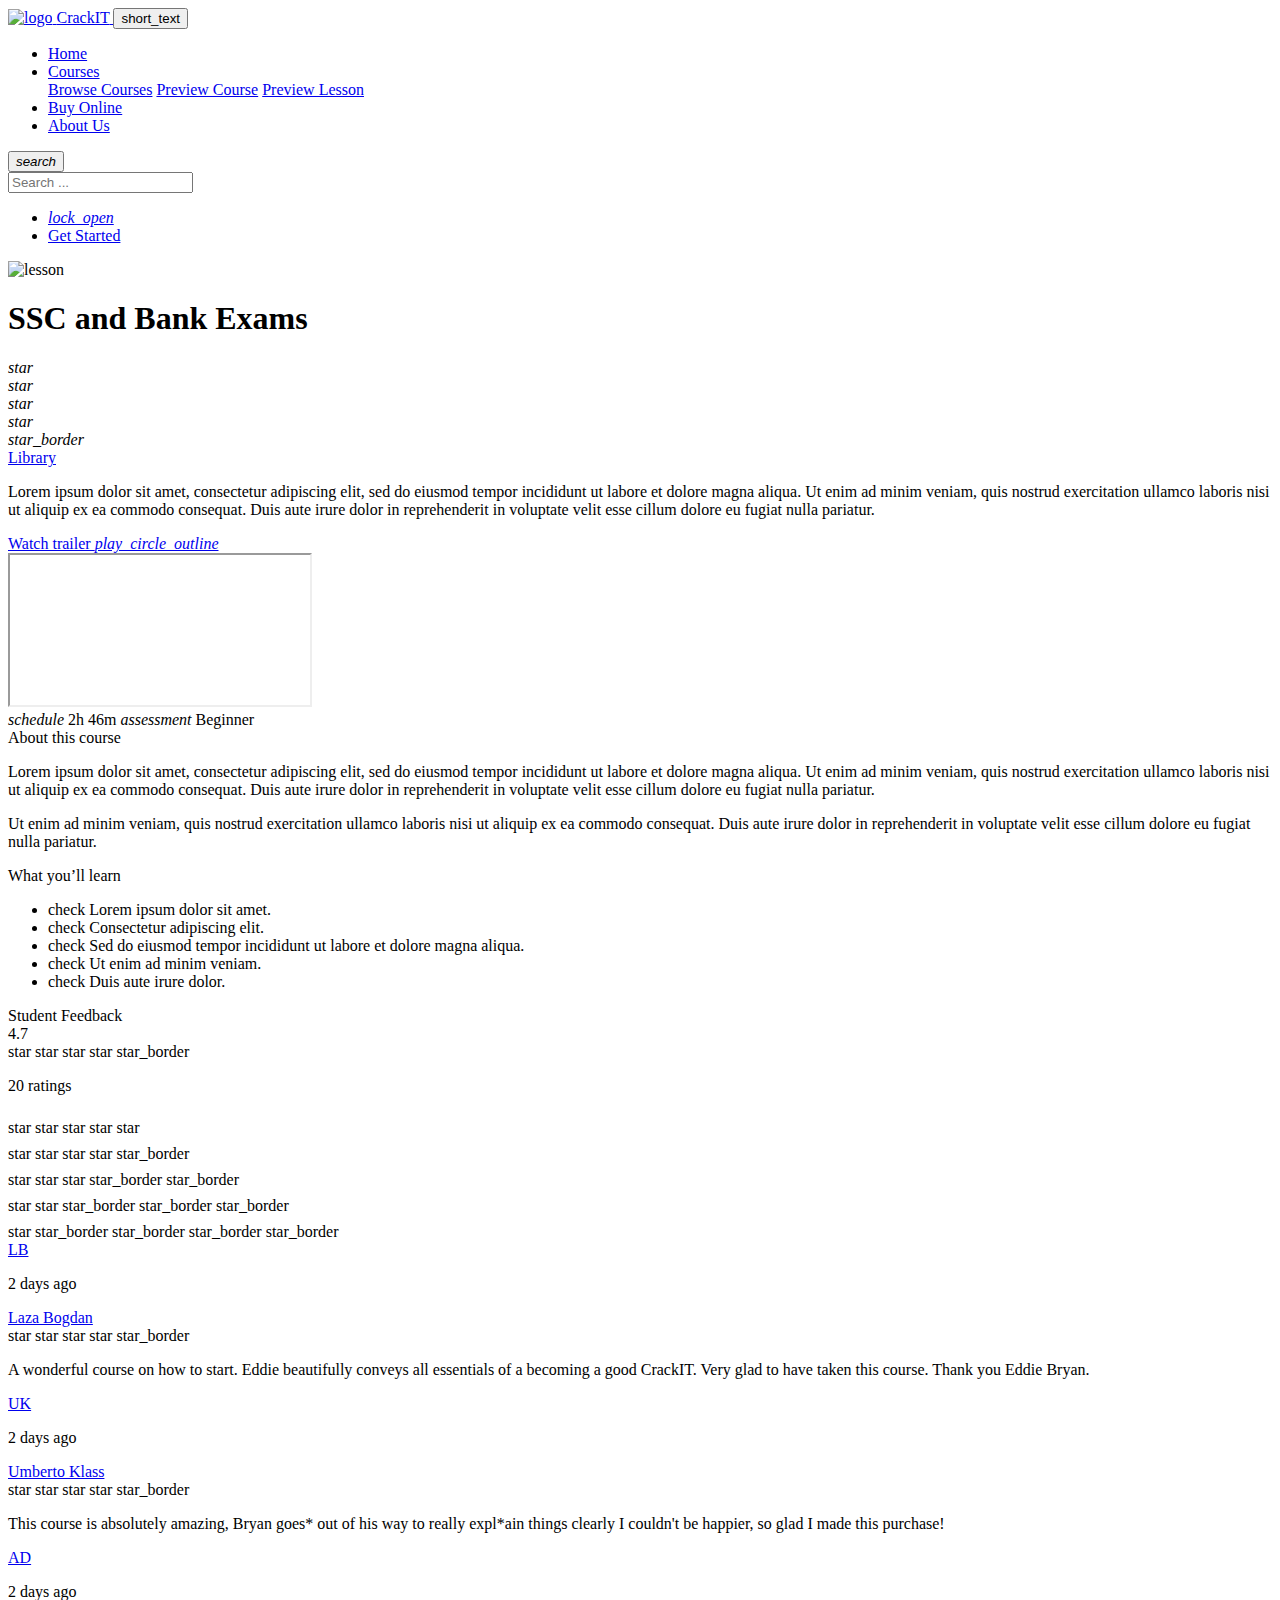
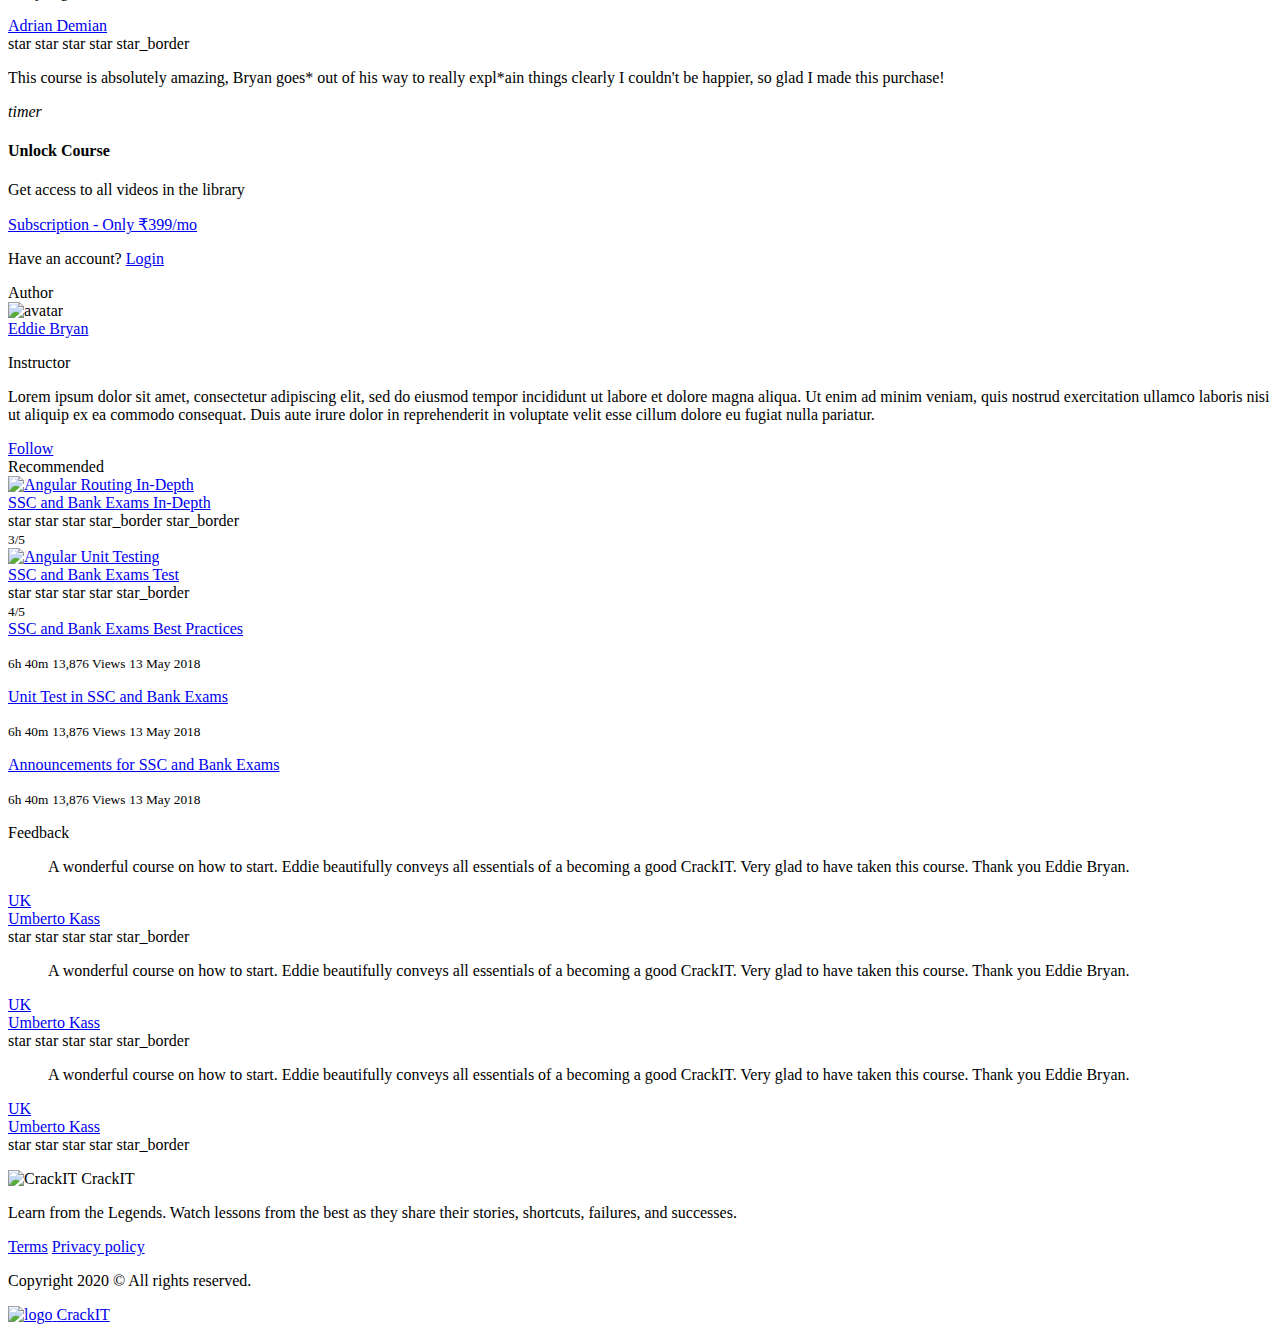
==== learnly-student-course.html @ 60ffcf38 "Add crackit template" ====
<!DOCTYPE html>
<html lang="en" dir="ltr">

<head>
    <meta charset="utf-8">
    <meta http-equiv="X-UA-Compatible" content="IE=edge">
    <meta name="viewport" content="width=device-width, initial-scale=1, shrink-to-fit=no">
    <title>Course Preview</title>

    <!-- Prevent the demo from appearing in search engines -->
    <meta name="robots" content="noindex">

    <link href="https://fonts.googleapis.com/css?family=Lato:400,700%7CRoboto:400,500%7CExo+2:600&amp;display=swap" rel="stylesheet">

    <!-- Perfect Scrollbar -->
    <link type="text/css" href="assets/vendor/perfect-scrollbar.css" rel="stylesheet">

    <!-- Fix Footer CSS -->
    <link type="text/css" href="assets/vendor/fix-footer.css" rel="stylesheet">

    <!-- Material Design Icons -->
    <link type="text/css" href="assets/css/material-icons.css" rel="stylesheet">


    <!-- Font Awesome Icons -->
    <link type="text/css" href="assets/css/fontawesome.css" rel="stylesheet">


    <!-- Preloader -->
    <link type="text/css" href="assets/css/preloader.css" rel="stylesheet">


    <!-- App CSS -->
    <link type="text/css" href="assets/css/app.css" rel="stylesheet">






</head>

































<body class="layout-sticky-subnav layout-learnly ">

    <div class="preloader">
        <div class="sk-double-bounce">
            <div class="sk-child sk-double-bounce1"></div>
            <div class="sk-child sk-double-bounce2"></div>
        </div>
    </div>

    <!-- Header Layout -->
    <div class="mdk-header-layout js-mdk-header-layout">

        <!-- Header -->

        <div id="header" class="mdk-header js-mdk-header mb-0" data-fixed data-effects="waterfall">
            <div class="mdk-header__content">



                <div class="navbar navbar-expand navbar-light bg-white border-bottom" id="default-navbar" data-primary>
                    <div class="container page__container">

                        <!-- Navbar Brand -->
                        <a href="index.html" class="navbar-brand mr-16pt">

                            <span class="avatar avatar-sm navbar-brand-icon mr-0 mr-lg-8pt">

                                <span class="avatar-title rounded bg-primary"><img src="assets/images/illustration/student/128/white.svg" alt="logo" class="img-fluid" /></span>

                            </span>

                            <span class="d-none d-lg-block">CrackIT</span>
                        </a>

                        <!-- Navbar toggler -->
                        <button class="navbar-toggler w-auto mr-16pt d-block rounded-0" type="button" data-toggle="sidebar">
                            <span class="material-icons">short_text</span>
                        </button>

                        <ul class="nav navbar-nav d-none d-sm-flex flex justify-content-start ml-8pt">
                            <li class="nav-item active">
                                <a href="index.html" class="nav-link">Home</a>
                            </li>
                            <li class="nav-item dropdown">
                                <a href="#" class="nav-link dropdown-toggle" data-toggle="dropdown" data-caret="false">Courses</a>
                                <div class="dropdown-menu">
                                    <a href="learnly-courses.html" class="dropdown-item">Browse Courses</a>
                                    <a href="learnly-student-course.html" class="dropdown-item">Preview Course</a>
                                    <a href="learnly-student-lesson.html" class="dropdown-item">Preview Lesson</a>
                                    <!-- <a href="learnly-student-take-course.html" class="dropdown-item"><span class="mr-16pt">Take Course</span> <span class="badge badge-notifications badge-accent text-uppercase ml-auto">Pro</span></a>
                                    <a href="learnly-student-take-lesson.html" class="dropdown-item">Take Lesson</a>
                                    <a href="learnly-student-take-quiz.html" class="dropdown-item">Take Quiz</a>
                                    <a href="learnly-student-quiz-result-details.html" class="dropdown-item">Quiz Result</a>
                                    <a href="learnly-student-dashboard.html" class="dropdown-item">Student Dashboard</a>
                                    <a href="learnly-student-my-courses.html" class="dropdown-item">My Courses</a>
                                    <a href="learnly-student-quiz-results.html" class="dropdown-item">My Quizzes</a>
                                    <a href="learnly-help-center.html" class="dropdown-item">Help Center</a> -->
                                </div>
                            </li>
                            <li class="nav-item">
                                <a href="#" class="nav-link">Buy Online</a>
                            </li>
                            <li class="nav-item">
                                <a href="#" class="nav-link">About Us</a>
                            </li>
                            <!-- <li class="nav-item dropdown">
                                <a href="#" class="nav-link dropdown-toggle" data-toggle="dropdown" data-caret="false">Paths</a>
                                <div class="dropdown-menu">
                                    <a href="learnly-paths.html" class="dropdown-item">Browse Paths</a>
                                    <a href="learnly-student-path.html" class="dropdown-item">Path Details</a>
                                    <a href="learnly-student-path-assessment.html" class="dropdown-item">Skill Assessment</a>
                                    <a href="learnly-student-path-assessment-result.html" class="dropdown-item">Skill Result</a>
                                    <a href="learnly-student-paths.html" class="dropdown-item">My Paths</a>
                                </div>
                            </li>
                            <li class="nav-item">
                                <a href="learnly-pricing.html" class="nav-link">Pricing</a>
                            </li>
                            <li class="nav-item dropdown">
                                <a href="#" class="nav-link dropdown-toggle" data-toggle="dropdown" data-caret="false">Teachers</a>
                                <div class="dropdown-menu">
                                    <a href="learnly-instructor-dashboard.html" class="dropdown-item">Instructor Dashboard</a>
                                    <a href="learnly-instructor-courses.html" class="dropdown-item">Manage Courses</a>
                                    <a href="learnly-instructor-quizzes.html" class="dropdown-item">Manage Quizzes</a>
                                    <a href="learnly-instructor-earnings.html" class="dropdown-item">Earnings</a>
                                    <a href="learnly-instructor-statement.html" class="dropdown-item">Statement</a>
                                    <a href="learnly-instructor-edit-course.html" class="dropdown-item">Edit Course</a>
                                    <a href="learnly-instructor-edit-quiz.html" class="dropdown-item">Edit Quiz</a>
                                </div>
                            </li>
                            <li class="nav-item dropdown" data-toggle="tooltip" data-title="Community" data-placement="bottom" data-boundary="window">
                                <a href="#" class="nav-link dropdown-toggle" data-toggle="dropdown" data-caret="false">
                                    <i class="material-icons">people_outline</i>
                                </a>
                                <div class="dropdown-menu">
                                    <a href="learnly-teachers.html" class="dropdown-item">Browse Teachers</a>
                                    <a href="#.html" class="dropdown-item">Student Profile</a>
                                    <a href="learnly-teacher-profile.html" class="dropdown-item">Instructor Profile</a>
                                    <a href="learnly-blog.html" class="dropdown-item">Blog</a>
                                    <a href="learnly-blog-post.html" class="dropdown-item">Blog Post</a>
                                    <a href="learnly-faq.html" class="dropdown-item">FAQ</a>
                                    <a href="learnly-help-center.html" class="dropdown-item">Help Center</a>
                                    <a href="learnly-discussions.html" class="dropdown-item">Discussions</a>
                                    <a href="learnly-discussion.html" class="dropdown-item">Discussion Details</a>
                                    <a href="learnly-discussions-ask.html" class="dropdown-item">Ask Question</a>
                                </div>
                            </li> -->
                        </ul>


                        <form class="search-form form-control-rounded navbar-search d-none d-lg-flex mr-16pt" action="" style="max-width: 230px">
                            <button class="btn" type="submit"><i class="material-icons">search</i></button>
                            <input type="text" class="form-control" placeholder="Search ...">
                        </form>






                        <ul class="nav navbar-nav ml-auto mr-0">
                            <li class="nav-item">
                                <a href="learnly-login.html" class="nav-link" data-toggle="tooltip" data-title="Login" data-placement="bottom" data-boundary="window"><i class="material-icons">lock_open</i></a>
                            </li>
                            <li class="nav-item">
                                <a href="learnly-signup.html" class="btn btn-outline-secondary">Get Started</a>
                            </li>
                        </ul>

                    </div>
                </div>

            </div>
        </div>

        <!-- // END Header -->

        <!-- Header Layout Content -->
        <div class="mdk-header-layout__content page-content ">













            <div class="page-section bg-alt border-bottom-2">
                <div class="container page__container">

                    <div class="d-flex flex-column flex-lg-row align-items-center">
                        <div class="d-flex flex-column flex-md-row align-items-center flex mb-16pt mb-lg-0 text-center text-md-left">
                            <div class="avatar avatar mb-16pt mb-md-0 mr-md-16pt">
                                <img src="assets/images/paths/angular_64x64.png" class="avatar-img rounded" alt="lesson">
                            </div>
                            <div class="flex">
                                <h1 class="h2 m-0">SSC and Bank Exams</h1>
                                <div class="rating mb-8pt d-inline-flex">
                                    <div class="rating__item"><i class="material-icons">star</i></div>
                                    <div class="rating__item"><i class="material-icons">star</i></div>
                                    <div class="rating__item"><i class="material-icons">star</i></div>
                                    <div class="rating__item"><i class="material-icons">star</i></div>
                                    <div class="rating__item"><i class="material-icons">star_border</i></div>
                                </div>
                            </div>
                        </div>
                        <div class="ml-lg-16pt">
                            <a href="learnly-courses.html" class="btn btn-light">Library</a>
                        </div>
                    </div>

                </div>
            </div>

            <div class="page-section border-bottom-2">
                <div class="container page__container">

                    <div class="row">
                        <div class="col-lg-8">

                            <div class="js-player card bg-primary text-center embed-responsive embed-responsive-16by9 mb-24pt">
                                <div class="player embed-responsive-item">
                                    <div class="player__content align-items-center justify-content-center">
                                        <p class="lead text-white-70 measure-lead">Lorem ipsum dolor sit amet, consectetur adipiscing elit, sed do eiusmod tempor incididunt ut labore et dolore magna aliqua. Ut enim ad minim veniam, quis nostrud exercitation ullamco laboris nisi ut aliquip ex ea commodo consequat. Duis aute irure dolor in reprehenderit in voluptate velit esse cillum dolore eu fugiat nulla pariatur.</p>

                                        <div class="d-flex flex-column flex-sm-row align-items-center justify-content-center">
                                            <a href="learnly-student-lesson.html" class="btn btn-outline-white">Watch trailer <i class="material-icons icon--right">play_circle_outline</i></a>
                                        </div>
                                    </div>
                                    <div class="player__embed d-none">
                                        <iframe class="embed-responsive-item" src="https://player.vimeo.com/video/97243285?title=0&amp;byline=0&amp;portrait=0" allowfullscreen=""></iframe>
                                    </div>
                                </div>
                            </div>

                            <div class="mb-24pt">
                                <span class="chip chip-outline-secondary d-inline-flex align-items-center">
                                    <i class="material-icons icon--left">schedule</i>
                                    2h 46m
                                </span>
                                <span class="chip chip-outline-secondary d-inline-flex align-items-center">
                                    <i class="material-icons icon--left">assessment</i>
                                    Beginner
                                </span>
                            </div>




                            <div class="row mb-24pt">
                                <div class="col-md-7">
                                    <div class="page-separator">
                                        <div class="page-separator__text">About this course</div>
                                    </div>
                                    <p class="text-70">Lorem ipsum dolor sit amet, consectetur adipiscing elit, sed do eiusmod tempor incididunt ut labore et dolore magna aliqua. Ut enim ad minim veniam, quis nostrud exercitation ullamco laboris nisi ut aliquip ex ea commodo consequat. Duis aute irure dolor in reprehenderit in voluptate velit esse cillum dolore eu fugiat nulla pariatur.</p>
                                    <p class="text-70 mb-0">Ut enim ad minim veniam, quis nostrud exercitation ullamco laboris nisi ut aliquip ex ea commodo consequat. Duis aute irure dolor in reprehenderit in voluptate velit esse cillum dolore eu fugiat nulla pariatur.</p>
                                </div>
                                <div class="col-md-5">
                                    <div class="page-separator">
                                        <div class="page-separator__text ">What you’ll learn</div>
                                    </div>
                                    <ul class="list-unstyled">
                                        <li class="d-flex align-items-center">
                                            <span class="material-icons text-50 mr-8pt">check</span>
                                            <span class="text-70">Lorem ipsum dolor sit amet.</span>
                                        </li>
                                        <li class="d-flex align-items-center">
                                            <span class="material-icons text-50 mr-8pt">check</span>
                                            <span class="text-70">Consectetur adipiscing elit.</span>
                                        </li>
                                        <li class="d-flex align-items-center">
                                            <span class="material-icons text-50 mr-8pt">check</span>
                                            <span class="text-70">Sed do eiusmod tempor incididunt ut labore et dolore magna aliqua.</span>
                                        </li>
                                        <li class="d-flex align-items-center">
                                            <span class="material-icons text-50 mr-8pt">check</span>
                                            <span class="text-70">Ut enim ad minim veniam.</span>
                                        </li>
                                        <li class="d-flex align-items-center">
                                            <span class="material-icons text-50 mr-8pt">check</span>
                                            <span class="text-70">Duis aute irure dolor.</span>
                                        </li>
                                    </ul>
                                </div>
                            </div>






                            <div class="page-separator">
                                <div class="page-separator__text">Student Feedback</div>
                            </div>
                            <div class="row mb-32pt">
                                <div class="col-md-3 mb-32pt mb-md-0">
                                    <div class="display-1">4.7</div>
                                    <div class="rating rating-24">
                                        <span class="rating__item"><span class="material-icons">star</span></span>
                                        <span class="rating__item"><span class="material-icons">star</span></span>
                                        <span class="rating__item"><span class="material-icons">star</span></span>
                                        <span class="rating__item"><span class="material-icons">star</span></span>
                                        <span class="rating__item"><span class="material-icons">star_border</span></span>
                                    </div>
                                    <p class="text-muted mb-0">20 ratings</p>
                                </div>
                                <div class="col-md-9">

                                    <div class="row align-items-center mb-8pt" data-toggle="tooltip" data-title="75% rated 5/5" data-placement="top">
                                        <div class="col-md col-sm-6">
                                            <div class="progress" style="height: 8px;">
                                                <div class="progress-bar bg-secondary" role="progressbar" aria-valuenow="75" style="width: 75%" aria-valuemin="0" aria-valuemax="100"></div>
                                            </div>
                                        </div>
                                        <div class="col-md-auto col-sm-6 d-none d-sm-flex align-items-center">
                                            <div class="rating">
                                                <span class="rating__item"><span class="material-icons">star</span></span>
                                                <span class="rating__item"><span class="material-icons">star</span></span>
                                                <span class="rating__item"><span class="material-icons">star</span></span>
                                                <span class="rating__item"><span class="material-icons">star</span></span>
                                                <span class="rating__item"><span class="material-icons">star</span></span>
                                            </div>
                                        </div>
                                    </div>
                                    <div class="row align-items-center mb-8pt" data-toggle="tooltip" data-title="16% rated 4/5" data-placement="top">
                                        <div class="col-md col-sm-6">
                                            <div class="progress" style="height: 8px;">
                                                <div class="progress-bar bg-secondary" role="progressbar" aria-valuenow="16" style="width: 16%" aria-valuemin="0" aria-valuemax="100"></div>
                                            </div>
                                        </div>
                                        <div class="col-md-auto col-sm-6 d-none d-sm-flex align-items-center">
                                            <div class="rating">
                                                <span class="rating__item"><span class="material-icons">star</span></span>
                                                <span class="rating__item"><span class="material-icons">star</span></span>
                                                <span class="rating__item"><span class="material-icons">star</span></span>
                                                <span class="rating__item"><span class="material-icons">star</span></span>
                                                <span class="rating__item"><span class="material-icons">star_border</span></span>
                                            </div>
                                        </div>
                                    </div>
                                    <div class="row align-items-center mb-8pt" data-toggle="tooltip" data-title="12% rated 3/5" data-placement="top">
                                        <div class="col-md col-sm-6">
                                            <div class="progress" style="height: 8px;">
                                                <div class="progress-bar bg-secondary" role="progressbar" aria-valuenow="12" style="width: 12%" aria-valuemin="0" aria-valuemax="100"></div>
                                            </div>
                                        </div>
                                        <div class="col-md-auto col-sm-6 d-none d-sm-flex align-items-center">
                                            <div class="rating">
                                                <span class="rating__item"><span class="material-icons">star</span></span>
                                                <span class="rating__item"><span class="material-icons">star</span></span>
                                                <span class="rating__item"><span class="material-icons">star</span></span>
                                                <span class="rating__item"><span class="material-icons">star_border</span></span>
                                                <span class="rating__item"><span class="material-icons">star_border</span></span>
                                            </div>
                                        </div>
                                    </div>
                                    <div class="row align-items-center mb-8pt" data-toggle="tooltip" data-title="9% rated 2/5" data-placement="top">
                                        <div class="col-md col-sm-6">
                                            <div class="progress" style="height: 8px;">
                                                <div class="progress-bar bg-secondary" role="progressbar" aria-valuenow="9" style="width: 9%" aria-valuemin="0" aria-valuemax="100"></div>
                                            </div>
                                        </div>
                                        <div class="col-md-auto col-sm-6 d-none d-sm-flex align-items-center">
                                            <div class="rating">
                                                <span class="rating__item"><span class="material-icons">star</span></span>
                                                <span class="rating__item"><span class="material-icons">star</span></span>
                                                <span class="rating__item"><span class="material-icons">star_border</span></span>
                                                <span class="rating__item"><span class="material-icons">star_border</span></span>
                                                <span class="rating__item"><span class="material-icons">star_border</span></span>
                                            </div>
                                        </div>
                                    </div>
                                    <div class="row align-items-center mb-8pt" data-toggle="tooltip" data-title="0% rated 0/5" data-placement="top">
                                        <div class="col-md col-sm-6">
                                            <div class="progress" style="height: 8px;">
                                                <div class="progress-bar bg-secondary" role="progressbar" aria-valuenow="0" aria-valuemin="0" aria-valuemax="100"></div>
                                            </div>
                                        </div>
                                        <div class="col-md-auto col-sm-6 d-none d-sm-flex align-items-center">
                                            <div class="rating">
                                                <span class="rating__item"><span class="material-icons">star</span></span>
                                                <span class="rating__item"><span class="material-icons">star_border</span></span>
                                                <span class="rating__item"><span class="material-icons">star_border</span></span>
                                                <span class="rating__item"><span class="material-icons">star_border</span></span>
                                                <span class="rating__item"><span class="material-icons">star_border</span></span>
                                            </div>
                                        </div>
                                    </div>

                                </div>
                            </div>




                            <div class="pb-16pt mb-16pt border-bottom row">
                                <div class="col-md-3 mb-16pt mb-md-0">
                                    <div class="d-flex">
                                        <a href="#" class="avatar avatar-sm mr-12pt">
                                            <!-- <img src="LB" alt="avatar" class="avatar-img rounded-circle"> -->
                                            <span class="avatar-title rounded-circle">LB</span>
                                        </a>
                                        <div class="flex">
                                            <p class="small text-muted m-0">2 days ago</p>
                                            <a href="#" class="card-title">Laza Bogdan</a>
                                        </div>
                                    </div>
                                </div>
                                <div class="col-md-9">
                                    <div class="rating mb-8pt">
                                        <span class="rating__item"><span class="material-icons">star</span></span>
                                        <span class="rating__item"><span class="material-icons">star</span></span>
                                        <span class="rating__item"><span class="material-icons">star</span></span>
                                        <span class="rating__item"><span class="material-icons">star</span></span>
                                        <span class="rating__item"><span class="material-icons">star_border</span></span>
                                    </div>
                                    <p class="text-70 mb-0">A wonderful course on how to start. Eddie beautifully conveys all essentials of a becoming a good CrackIT. Very glad to have taken this course. Thank you Eddie Bryan.</p>
                                </div>
                            </div>

                            <div class="pb-16pt mb-16pt border-bottom row">
                                <div class="col-md-3 mb-16pt mb-md-0">
                                    <div class="d-flex">
                                        <a href="#" class="avatar avatar-sm mr-12pt">
                                            <!-- <img src="UK" alt="avatar" class="avatar-img rounded-circle"> -->
                                            <span class="avatar-title rounded-circle">UK</span>
                                        </a>
                                        <div class="flex">
                                            <p class="small text-muted m-0">2 days ago</p>
                                            <a href="#" class="card-title">Umberto Klass</a>
                                        </div>
                                    </div>
                                </div>
                                <div class="col-md-9">
                                    <div class="rating mb-8pt">
                                        <span class="rating__item"><span class="material-icons">star</span></span>
                                        <span class="rating__item"><span class="material-icons">star</span></span>
                                        <span class="rating__item"><span class="material-icons">star</span></span>
                                        <span class="rating__item"><span class="material-icons">star</span></span>
                                        <span class="rating__item"><span class="material-icons">star_border</span></span>
                                    </div>
                                    <p class="text-70 mb-0">This course is absolutely amazing, Bryan goes* out of his way to really expl*ain things clearly I couldn&#39;t be happier, so glad I made this purchase!</p>
                                </div>
                            </div>

                            <div class="pb-16pt mb-24pt row">
                                <div class="col-md-3 mb-16pt mb-md-0">
                                    <div class="d-flex">
                                        <a href="#" class="avatar avatar-sm mr-12pt">
                                            <!-- <img src="AD" alt="avatar" class="avatar-img rounded-circle"> -->
                                            <span class="avatar-title rounded-circle">AD</span>
                                        </a>
                                        <div class="flex">
                                            <p class="small text-muted m-0">2 days ago</p>
                                            <a href="#" class="card-title">Adrian Demian</a>
                                        </div>
                                    </div>
                                </div>
                                <div class="col-md-9">
                                    <div class="rating mb-8pt">
                                        <span class="rating__item"><span class="material-icons">star</span></span>
                                        <span class="rating__item"><span class="material-icons">star</span></span>
                                        <span class="rating__item"><span class="material-icons">star</span></span>
                                        <span class="rating__item"><span class="material-icons">star</span></span>
                                        <span class="rating__item"><span class="material-icons">star_border</span></span>
                                    </div>
                                    <p class="text-70 mb-0">This course is absolutely amazing, Bryan goes* out of his way to really expl*ain things clearly I couldn&#39;t be happier, so glad I made this purchase!</p>
                                </div>
                            </div>




                        </div>
                        <div class="col-lg-4">



                            <div class="card">
                                <div class="card-body py-16pt text-center">
                                    <span class="icon-holder icon-holder--outline-secondary rounded-circle d-inline-flex mb-8pt">
                                        <i class="material-icons">timer</i>
                                    </span>
                                    <h4 class="card-title"><strong>Unlock Course</strong></h4>
                                    <p class="card-subtitle text-70 mb-24pt">Get access to all videos in the library</p>
                                    <a href="#" class="btn btn-accent mb-8pt">Subscription - Only ₹399/mo</a>
                                    <p class="mb-0">Have an account? <a href="learnly-login.html">Login</a></p>
                                </div>
                            </div>


                            <div class="page-separator">
                                <div class="page-separator__text">Author</div>
                            </div>

                            <div class="media align-items-center mb-16pt">
                                <span class="media-left mr-16pt">
                                    <img src="assets/images/people/50/guy-6.jpg" width="40" alt="avatar" class="rounded-circle">
                                </span>
                                <div class="media-body">
                                    <a class="card-title m-0" href="#">Eddie Bryan</a>
                                    <p class="text-50 lh-1 mb-0">Instructor</p>
                                </div>
                            </div>
                            <p class="text-70">Lorem ipsum dolor sit amet, consectetur adipiscing elit, sed do eiusmod tempor incididunt ut labore et dolore magna aliqua. Ut enim ad minim veniam, quis nostrud exercitation ullamco laboris nisi ut aliquip ex ea commodo consequat. Duis aute irure dolor in reprehenderit in voluptate velit esse cillum dolore eu fugiat nulla pariatur.</p>

                            <a href="#" class="btn btn-white mb-24pt">Follow</a>

                            <div class="page-separator">
                                <div class="page-separator__text">Recommended</div>
                            </div>




                            <div class="mb-8pt d-flex align-items-center">
                                <a href="learnly-student-course.html" class="avatar avatar-4by3 overlay overlay--primary mr-12pt">
                                    <img src="assets/images/paths/angular_routing_200x168.png" alt="Angular Routing In-Depth" class="avatar-img rounded">
                                    <span class="overlay__content"></span>
                                </a>
                                <div class="flex">
                                    <a class="card-title mb-4pt" href="learnly-student-course.html">SSC and Bank Exams In-Depth</a>
                                    <div class="d-flex align-items-center">
                                        <div class="rating mr-8pt">

                                            <span class="rating__item"><span class="material-icons">star</span></span>

                                            <span class="rating__item"><span class="material-icons">star</span></span>

                                            <span class="rating__item"><span class="material-icons">star</span></span>


                                            <span class="rating__item"><span class="material-icons">star_border</span></span>

                                            <span class="rating__item"><span class="material-icons">star_border</span></span>

                                        </div>
                                        <small class="text-muted">3/5</small>
                                    </div>
                                </div>
                            </div>

                            <div class="mb-16pt d-flex align-items-center">
                                <a href="learnly-student-course.html" class="avatar avatar-4by3 overlay overlay--primary mr-12pt">
                                    <img src="assets/images/paths/angular_testing_200x168.png" alt="Angular Unit Testing" class="avatar-img rounded">
                                    <span class="overlay__content"></span>
                                </a>
                                <div class="flex">
                                    <a class="card-title mb-4pt" href="learnly-student-course.html">SSC and Bank Exams Test</a>
                                    <div class="d-flex align-items-center">
                                        <div class="rating mr-8pt">

                                            <span class="rating__item"><span class="material-icons">star</span></span>

                                            <span class="rating__item"><span class="material-icons">star</span></span>

                                            <span class="rating__item"><span class="material-icons">star</span></span>

                                            <span class="rating__item"><span class="material-icons">star</span></span>


                                            <span class="rating__item"><span class="material-icons">star_border</span></span>

                                        </div>
                                        <small class="text-muted">4/5</small>
                                    </div>
                                </div>
                            </div>


                            <div class="list-group list-group-flush">
                                <div class="list-group-item px-0">
                                    <a href="learnly-student-course.html" class="card-title mb-4pt">SSC and Bank Exams Best Practices</a>
                                    <p class="lh-1 mb-0">
                                        <small class="text-muted mr-8pt">6h 40m</small>
                                        <small class="text-muted mr-8pt">13,876 Views</small>
                                        <small class="text-muted">13 May 2018</small>
                                    </p>
                                </div>
                                <div class="list-group-item px-0">
                                    <a href="learnly-student-course.html" class="card-title mb-4pt">Unit Test in SSC and Bank Exams</a>
                                    <p class="lh-1 mb-0">
                                        <small class="text-muted mr-8pt">6h 40m</small>
                                        <small class="text-muted mr-8pt">13,876 Views</small>
                                        <small class="text-muted">13 May 2018</small>
                                    </p>
                                </div>
                                <div class="list-group-item px-0">
                                    <a href="learnly-student-course.html" class="card-title mb-4pt">Announcements for SSC and Bank Exams</a>
                                    <p class="lh-1 mb-0">
                                        <small class="text-muted mr-8pt">6h 40m</small>
                                        <small class="text-muted mr-8pt">13,876 Views</small>
                                        <small class="text-muted">13 May 2018</small>
                                    </p>
                                </div>
                            </div>

                        </div>
                    </div>

                </div>
            </div>

            <div class="page-section bg-alt">
                <div class="container page__container">


                    <div class="page-separator">
                        <div class="page-separator__text">Feedback</div>
                    </div>

                    <div class="row">

                        <div class="col-sm-6 col-md-4">

                            <div class="card card-feedback card-body">
                                <blockquote class="blockquote mb-0">
                                    <p class="text-70 small mb-0">A wonderful course on how to start. Eddie beautifully conveys all essentials of a becoming a good CrackIT. Very glad to have taken this course. Thank you Eddie Bryan.</p>
                                </blockquote>
                            </div>
                            <div class="media ml-12pt">
                                <div class="media-left mr-12pt">
                                    <a href="student-profile.html" class="avatar avatar-sm">
                                        <!-- <img src="assets/images/people/110/guy-.jpg" width="40" alt="avatar" class="rounded-circle"> -->
                                        <span class="avatar-title rounded-circle">UK</span>
                                    </a>
                                </div>
                                <div class="media-body media-middle">
                                    <a href="#" class="card-title">Umberto Kass</a>
                                    <div class="rating mt-4pt">
                                        <span class="rating__item"><span class="material-icons">star</span></span>
                                        <span class="rating__item"><span class="material-icons">star</span></span>
                                        <span class="rating__item"><span class="material-icons">star</span></span>
                                        <span class="rating__item"><span class="material-icons">star</span></span>
                                        <span class="rating__item"><span class="material-icons">star_border</span></span>
                                    </div>
                                </div>
                            </div>

                        </div>

                        <div class="col-sm-6 col-md-4">

                            <div class="card card-feedback card-body">
                                <blockquote class="blockquote mb-0">
                                    <p class="text-70 small mb-0">A wonderful course on how to start. Eddie beautifully conveys all essentials of a becoming a good CrackIT. Very glad to have taken this course. Thank you Eddie Bryan.</p>
                                </blockquote>
                            </div>
                            <div class="media ml-12pt">
                                <div class="media-left mr-12pt">
                                    <a href="#" class="avatar avatar-sm">
                                        <!-- <img src="assets/images/people/110/guy-.jpg" width="40" alt="avatar" class="rounded-circle"> -->
                                        <span class="avatar-title rounded-circle">UK</span>
                                    </a>
                                </div>
                                <div class="media-body media-middle">
                                    <a href="#" class="card-title">Umberto Kass</a>
                                    <div class="rating mt-4pt">
                                        <span class="rating__item"><span class="material-icons">star</span></span>
                                        <span class="rating__item"><span class="material-icons">star</span></span>
                                        <span class="rating__item"><span class="material-icons">star</span></span>
                                        <span class="rating__item"><span class="material-icons">star</span></span>
                                        <span class="rating__item"><span class="material-icons">star_border</span></span>
                                    </div>
                                </div>
                            </div>

                        </div>

                        <div class="col-sm-6 col-md-4">

                            <div class="card card-feedback card-body">
                                <blockquote class="blockquote mb-0">
                                    <p class="text-70 small mb-0">A wonderful course on how to start. Eddie beautifully conveys all essentials of a becoming a good CrackIT. Very glad to have taken this course. Thank you Eddie Bryan.</p>
                                </blockquote>
                            </div>
                            <div class="media ml-12pt">
                                <div class="media-left mr-12pt">
                                    <a href="#" class="avatar avatar-sm">
                                        <!-- <img src="assets/images/people/110/guy-.jpg" width="40" alt="avatar" class="rounded-circle"> -->
                                        <span class="avatar-title rounded-circle">UK</span>
                                    </a>
                                </div>
                                <div class="media-body media-middle">
                                    <a href="#" class="card-title">Umberto Kass</a>
                                    <div class="rating mt-4pt">
                                        <span class="rating__item"><span class="material-icons">star</span></span>
                                        <span class="rating__item"><span class="material-icons">star</span></span>
                                        <span class="rating__item"><span class="material-icons">star</span></span>
                                        <span class="rating__item"><span class="material-icons">star</span></span>
                                        <span class="rating__item"><span class="material-icons">star_border</span></span>
                                    </div>
                                </div>
                            </div>

                        </div>

                    </div>
                </div>
            </div>




        </div>
        <!-- // END Header Layout Content -->


        <div class="js-fix-footer2 bg-dark border-top-2">
            <div class="container page__container page-section d-flex flex-column">
                <p class="text-white-70 brand mb-24pt">
                    <img class="brand-icon" src="assets/images/logo/white-100%402x.png" width="30" alt="CrackIT"> CrackIT
                </p>
                <p class="measure-lead-max text-white-50 small mr-8pt">Learn from the Legends. Watch lessons from the best as they share their stories, shortcuts, failures, and successes.</p>
                <p class="mb-8pt d-flex">
                    <a href="#" class="text-white-70 text-underline mr-8pt small">Terms</a>
                    <a href="#" class="text-white-70 text-underline small">Privacy policy</a>
                </p>
                <p class="text-white-50 small mt-n1 mb-0">Copyright 2020 &copy; All rights reserved.</p>
            </div>
        </div>


    </div>
    <!-- // END Header Layout -->




    <!-- drawer -->
    <div class="mdk-drawer js-mdk-drawer" id="default-drawer">
        <div class="mdk-drawer__content">
            <div class="sidebar sidebar-light sidebar-light-dodger-blue sidebar-left" data-perfect-scrollbar>




                <a href="index.html" class="sidebar-brand ">
                    <!-- <img class="sidebar-brand-icon" src="assets/images/illustration/student/128/white.svg" alt="CrackIT"> -->

                    <span class="avatar avatar-xl sidebar-brand-icon h-auto">

                        <span class="avatar-title rounded bg-primary"><img src="assets/images/illustration/student/128/white.svg" class="img-fluid" alt="logo" /></span>

                    </span>

                    <span>CrackIT</span>
                </a>



                <!-- <div class="sidebar-heading">Student</div>
                <ul class="sidebar-menu">


                    <li class="sidebar-menu-item active">
                        <a class="sidebar-menu-button" href="index.html">
                            <span class="material-icons sidebar-menu-icon sidebar-menu-icon--left">home</span>
                            <span class="sidebar-menu-text">Home</span>
                        </a>
                    </li>
                    <li class="sidebar-menu-item">
                        <a class="sidebar-menu-button" href="learnly-courses.html">
                            <span class="material-icons sidebar-menu-icon sidebar-menu-icon--left">local_library</span>
                            <span class="sidebar-menu-text">Browse Courses</span>
                        </a>
                    </li>
                    <li class="sidebar-menu-item">
                        <a class="sidebar-menu-button" href="learnly-paths.html">
                            <span class="material-icons sidebar-menu-icon sidebar-menu-icon--left">style</span>
                            <span class="sidebar-menu-text">Browse Paths</span>
                        </a>
                    </li>
                    <li class="sidebar-menu-item">
                        <a class="sidebar-menu-button" href="learnly-student-dashboard.html">
                            <span class="material-icons sidebar-menu-icon sidebar-menu-icon--left">account_box</span>
                            <span class="sidebar-menu-text">Student Dashboard</span>
                        </a>
                    </li>
                    <li class="sidebar-menu-item">
                        <a class="sidebar-menu-button" href="learnly-student-my-courses.html">
                            <span class="material-icons sidebar-menu-icon sidebar-menu-icon--left">search</span>
                            <span class="sidebar-menu-text">My Courses</span>
                        </a>
                    </li>
                    <li class="sidebar-menu-item">
                        <a class="sidebar-menu-button" href="learnly-student-paths.html">
                            <span class="material-icons sidebar-menu-icon sidebar-menu-icon--left">timeline</span>
                            <span class="sidebar-menu-text">My Paths</span>
                        </a>
                    </li>
                    <li class="sidebar-menu-item">
                        <a class="sidebar-menu-button" href="learnly-student-path.html">
                            <span class="material-icons sidebar-menu-icon sidebar-menu-icon--left">change_history</span>
                            <span class="sidebar-menu-text">Path Details</span>
                        </a>
                    </li>
                    <li class="sidebar-menu-item">
                        <a class="sidebar-menu-button" href="learnly-student-course.html">
                            <span class="material-icons sidebar-menu-icon sidebar-menu-icon--left">face</span>
                            <span class="sidebar-menu-text">Course Preview</span>
                        </a>
                    </li>
                    <li class="sidebar-menu-item">
                        <a class="sidebar-menu-button" href="learnly-student-lesson.html">
                            <span class="material-icons sidebar-menu-icon sidebar-menu-icon--left">panorama_fish_eye</span>
                            <span class="sidebar-menu-text">Lesson Preview</span>
                        </a>
                    </li>
                    <li class="sidebar-menu-item">
                        <a class="sidebar-menu-button" href="learnly-student-take-course.html">
                            <span class="material-icons sidebar-menu-icon sidebar-menu-icon--left">class</span>
                            <span class="sidebar-menu-text">Take Course</span>
                            <span class="sidebar-menu-badge badge badge-accent badge-notifications ml-auto">PRO</span>
                        </a>
                    </li>
                    <li class="sidebar-menu-item">
                        <a class="sidebar-menu-button" href="learnly-student-take-lesson.html">
                            <span class="material-icons sidebar-menu-icon sidebar-menu-icon--left">import_contacts</span>
                            <span class="sidebar-menu-text">Take Lesson</span>
                        </a>
                    </li>
                    <li class="sidebar-menu-item">
                        <a class="sidebar-menu-button" href="learnly-student-take-quiz.html">
                            <span class="material-icons sidebar-menu-icon sidebar-menu-icon--left">dvr</span>
                            <span class="sidebar-menu-text">Take Quiz</span>
                        </a>
                    </li>
                    <li class="sidebar-menu-item">
                        <a class="sidebar-menu-button" href="learnly-student-quiz-results.html">
                            <span class="material-icons sidebar-menu-icon sidebar-menu-icon--left">poll</span>
                            <span class="sidebar-menu-text">My Quizzes</span>
                        </a>
                    </li>
                    <li class="sidebar-menu-item">
                        <a class="sidebar-menu-button" href="learnly-student-quiz-result-details.html">
                            <span class="material-icons sidebar-menu-icon sidebar-menu-icon--left">live_help</span>
                            <span class="sidebar-menu-text">Quiz Result</span>
                        </a>
                    </li>
                    <li class="sidebar-menu-item">
                        <a class="sidebar-menu-button" href="learnly-student-path-assessment.html">
                            <span class="material-icons sidebar-menu-icon sidebar-menu-icon--left">layers</span>
                            <span class="sidebar-menu-text">Skill Assessment</span>
                        </a>
                    </li>
                    <li class="sidebar-menu-item">
                        <a class="sidebar-menu-button" href="learnly-student-path-assessment-result.html">
                            <span class="material-icons sidebar-menu-icon sidebar-menu-icon--left">assignment_turned_in</span>
                            <span class="sidebar-menu-text">Skill Result</span>
                        </a>
                    </li>

                </ul>
                <div class="sidebar-heading">Instructor</div>
                <ul class="sidebar-menu">


                    <li class="sidebar-menu-item">
                        <a class="sidebar-menu-button" href="learnly-instructor-dashboard.html">
                            <span class="material-icons sidebar-menu-icon sidebar-menu-icon--left">school</span>
                            <span class="sidebar-menu-text">Instructor Dashboard</span>
                        </a>
                    </li>
                    <li class="sidebar-menu-item">
                        <a class="sidebar-menu-button" href="learnly-instructor-courses.html">
                            <span class="material-icons sidebar-menu-icon sidebar-menu-icon--left">import_contacts</span>
                            <span class="sidebar-menu-text">Manage Courses</span>
                        </a>
                    </li>
                    <li class="sidebar-menu-item">
                        <a class="sidebar-menu-button" href="learnly-instructor-quizzes.html">
                            <span class="material-icons sidebar-menu-icon sidebar-menu-icon--left">help</span>
                            <span class="sidebar-menu-text">Manage Quizzes</span>
                        </a>
                    </li>
                    <li class="sidebar-menu-item">
                        <a class="sidebar-menu-button" href="learnly-instructor-earnings.html">
                            <span class="material-icons sidebar-menu-icon sidebar-menu-icon--left">trending_up</span>
                            <span class="sidebar-menu-text">Earnings</span>
                        </a>
                    </li>
                    <li class="sidebar-menu-item">
                        <a class="sidebar-menu-button" href="learnly-instructor-statement.html">
                            <span class="material-icons sidebar-menu-icon sidebar-menu-icon--left">receipt</span>
                            <span class="sidebar-menu-text">Statement</span>
                        </a>
                    </li>
                    <li class="sidebar-menu-item">
                        <a class="sidebar-menu-button" href="learnly-instructor-edit-course.html">
                            <span class="material-icons sidebar-menu-icon sidebar-menu-icon--left">post_add</span>
                            <span class="sidebar-menu-text">Edit Course</span>
                        </a>
                    </li>
                    <li class="sidebar-menu-item">
                        <a class="sidebar-menu-button" href="learnly-instructor-edit-quiz.html">
                            <span class="material-icons sidebar-menu-icon sidebar-menu-icon--left">format_shapes</span>
                            <span class="sidebar-menu-text">Edit Quiz</span>
                        </a>
                    </li>

                </ul>




                <div class="sidebar-heading">Applications</div>
                <ul class="sidebar-menu">




                    <li class="sidebar-menu-item">
                        <a class="sidebar-menu-button" data-toggle="collapse" href="#community_menu">
                            <span class="material-icons sidebar-menu-icon sidebar-menu-icon--left">people_outline</span>
                            Community
                            <span class="ml-auto sidebar-menu-toggle-icon"></span>
                        </a>
                        <ul class="sidebar-submenu collapse sm-indent" id="community_menu">
                            <li class="sidebar-menu-item">
                                <a class="sidebar-menu-button" href="learnly-teachers.html">

                                    <span class="sidebar-menu-text">Browse Teachers</span>
                                </a>
                            </li>
                            <li class="sidebar-menu-item">
                                <a class="sidebar-menu-button" href="#.html">

                                    <span class="sidebar-menu-text">Student Profile</span>
                                </a>
                            </li>
                            <li class="sidebar-menu-item">
                                <a class="sidebar-menu-button" href="learnly-teacher-profile.html">

                                    <span class="sidebar-menu-text">Teacher Profile</span>
                                </a>
                            </li>
                            <li class="sidebar-menu-item">
                                <a class="sidebar-menu-button" href="learnly-blog.html">

                                    <span class="sidebar-menu-text">Blog</span>
                                </a>
                            </li>
                            <li class="sidebar-menu-item">
                                <a class="sidebar-menu-button" href="#">

                                    <span class="sidebar-menu-text">Blog Post</span>
                                </a>
                            </li>
                            <li class="sidebar-menu-item">
                                <a class="sidebar-menu-button" href="learnly-faq.html">
                                    <span class="sidebar-menu-text">FAQ</span>
                                </a>
                            </li>
                            <li class="sidebar-menu-item">
                                <a class="sidebar-menu-button" href="learnly-help-center.html">
                                    
                                    <span class="sidebar-menu-text">Help Center</span>
                                </a>
                            </li>
                            <li class="sidebar-menu-item">
                                <a class="sidebar-menu-button" href="learnly-discussions.html">
                                    <span class="sidebar-menu-text">Discussions</span>
                                </a>
                            </li>
                            <li class="sidebar-menu-item">
                                <a class="sidebar-menu-button" href="learnly-discussion.html">
                                    <span class="sidebar-menu-text">Discussion Details</span>
                                </a>
                            </li>
                            <li class="sidebar-menu-item">
                                <a class="sidebar-menu-button" href="learnly-discussions-ask#">
                                    <span class="sidebar-menu-text">Ask Question</span>
                                </a>
                            </li>
                        </ul>
                    </li>
                </ul> -->



            </div>
        </div>
    </div>
    <!-- // END drawer -->


    <!-- jQuery -->
    <script src="assets/vendor/jquery.min.js"></script>

    <!-- Bootstrap -->
    <script src="assets/vendor/popper.min.js"></script>
    <script src="assets/vendor/bootstrap.min.js"></script>

    <!-- Perfect Scrollbar -->
    <script src="assets/vendor/perfect-scrollbar.min.js"></script>

    <!-- DOM Factory -->
    <script src="assets/vendor/dom-factory.js"></script>

    <!-- MDK -->
    <script src="assets/vendor/material-design-kit.js"></script>

    <!-- Fix Footer -->
    <script src="assets/vendor/fix-footer.js"></script>

    <!-- App JS -->
    <script src="assets/js/app.js"></script>




</body>

</html>
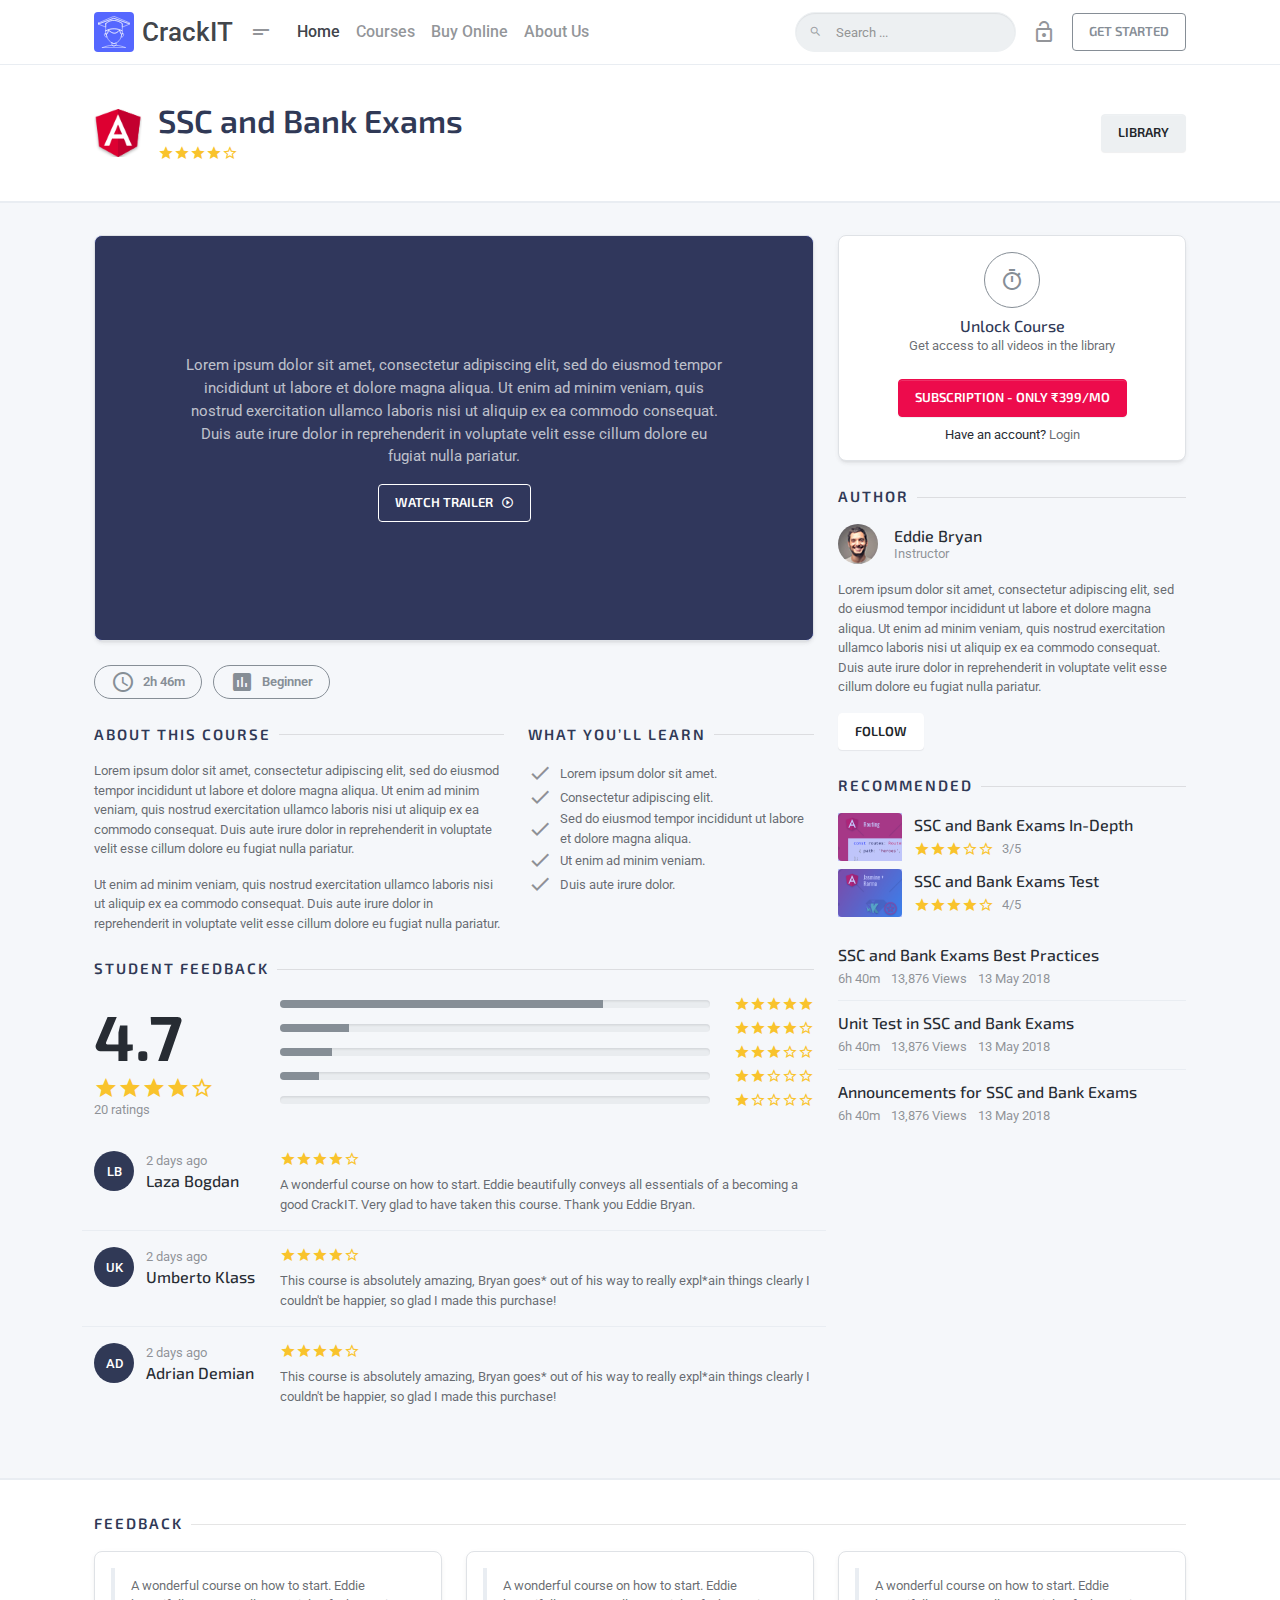
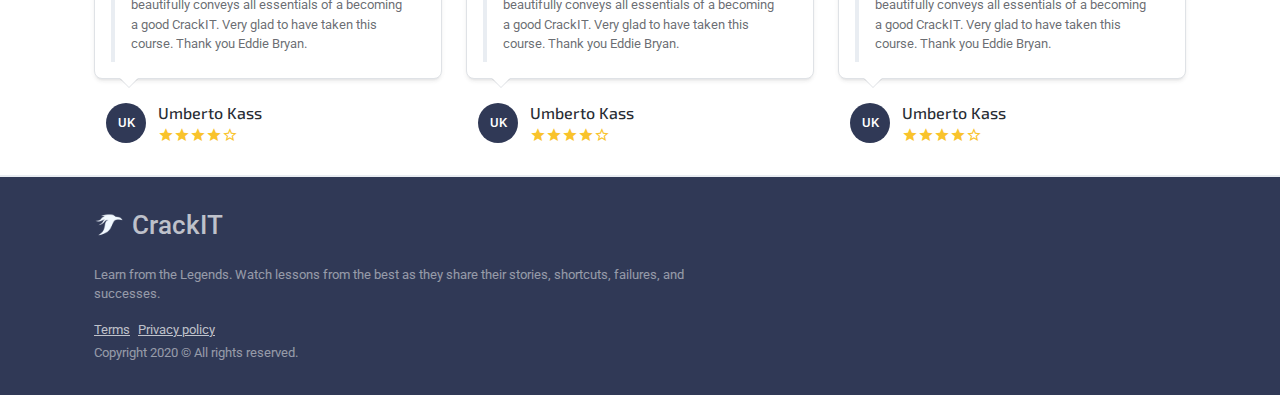
==== commit 774fccb9: "Initial commit" ====
--- a/learnly-student-course.html
+++ b/learnly-student-course.html
@@ -267,7 +267,9 @@
                                         </div>
                                     </div>
                                     <div class="player__embed d-none">
-                                        <iframe class="embed-responsive-item" src="https://player.vimeo.com/video/97243285?title=0&amp;byline=0&amp;portrait=0" allowfullscreen=""></iframe>
+                                        <!-- <iframe class="embed-responsive-item" src="https://player.vimeo.com/video/97243285?title=0&amp;byline=0&amp;portrait=0" allowfullscreen=""></iframe> -->
+
+                                        <iframe class="embed-responsive-item" src="video.html" allowfullscreen=""></iframe>
                                     </div>
                                 </div>
                             </div>
--- a/assets/vendor/perfect-scrollbar.css
+++ b/assets/vendor/perfect-scrollbar.css
@@ -0,0 +1,116 @@
+/*
+ * Container style
+ */
+.ps {
+  overflow: hidden !important;
+  overflow-anchor: none;
+  -ms-overflow-style: none;
+  touch-action: auto;
+  -ms-touch-action: auto;
+}
+
+/*
+ * Scrollbar rail styles
+ */
+.ps__rail-x {
+  display: none;
+  opacity: 0;
+  transition: background-color .2s linear, opacity .2s linear;
+  -webkit-transition: background-color .2s linear, opacity .2s linear;
+  height: 15px;
+  /* there must be 'bottom' or 'top' for ps__rail-x */
+  bottom: 0px;
+  /* please don't change 'position' */
+  position: absolute;
+}
+
+.ps__rail-y {
+  display: none;
+  opacity: 0;
+  transition: background-color .2s linear, opacity .2s linear;
+  -webkit-transition: background-color .2s linear, opacity .2s linear;
+  width: 15px;
+  /* there must be 'right' or 'left' for ps__rail-y */
+  right: 0;
+  /* please don't change 'position' */
+  position: absolute;
+}
+
+.ps--active-x > .ps__rail-x,
+.ps--active-y > .ps__rail-y {
+  display: block;
+  background-color: transparent;
+}
+
+.ps:hover > .ps__rail-x,
+.ps:hover > .ps__rail-y,
+.ps--focus > .ps__rail-x,
+.ps--focus > .ps__rail-y,
+.ps--scrolling-x > .ps__rail-x,
+.ps--scrolling-y > .ps__rail-y {
+  opacity: 0.6;
+}
+
+.ps .ps__rail-x:hover,
+.ps .ps__rail-y:hover,
+.ps .ps__rail-x:focus,
+.ps .ps__rail-y:focus,
+.ps .ps__rail-x.ps--clicking,
+.ps .ps__rail-y.ps--clicking {
+  background-color: #eee;
+  opacity: 0.9;
+}
+
+/*
+ * Scrollbar thumb styles
+ */
+.ps__thumb-x {
+  background-color: #aaa;
+  border-radius: 6px;
+  transition: background-color .2s linear, height .2s ease-in-out;
+  -webkit-transition: background-color .2s linear, height .2s ease-in-out;
+  height: 6px;
+  /* there must be 'bottom' for ps__thumb-x */
+  bottom: 2px;
+  /* please don't change 'position' */
+  position: absolute;
+}
+
+.ps__thumb-y {
+  background-color: #aaa;
+  border-radius: 6px;
+  transition: background-color .2s linear, width .2s ease-in-out;
+  -webkit-transition: background-color .2s linear, width .2s ease-in-out;
+  width: 6px;
+  /* there must be 'right' for ps__thumb-y */
+  right: 2px;
+  /* please don't change 'position' */
+  position: absolute;
+}
+
+.ps__rail-x:hover > .ps__thumb-x,
+.ps__rail-x:focus > .ps__thumb-x,
+.ps__rail-x.ps--clicking .ps__thumb-x {
+  background-color: #999;
+  height: 11px;
+}
+
+.ps__rail-y:hover > .ps__thumb-y,
+.ps__rail-y:focus > .ps__thumb-y,
+.ps__rail-y.ps--clicking .ps__thumb-y {
+  background-color: #999;
+  width: 11px;
+}
+
+/* MS supports */
+@supports (-ms-overflow-style: none) {
+  .ps {
+    overflow: auto !important;
+  }
+}
+
+@media screen and (-ms-high-contrast: active), (-ms-high-contrast: none) {
+  .ps {
+    overflow: auto !important;
+  }
+}
--- a/assets/vendor/fix-footer.css
+++ b/assets/vendor/fix-footer.css
@@ -0,0 +1 @@
+.fix-js-footer{opacity:0;transition:opacity .2s}@media (min-width:768px){.fix-footer--fixed{position:fixed;left:0;bottom:0;width:100%}}--- a/assets/css/material-icons.css
+++ b/assets/css/material-icons.css
@@ -0,0 +1 @@
+@font-face{font-family:Material Icons;font-style:normal;font-weight:400;src:url(../fonts/material-icons/MaterialIcons-Regular.eot);src:local("\263A"),url(../fonts/material-icons/MaterialIcons-Regular.woff2) format("woff2"),url(../fonts/material-icons/MaterialIcons-Regular.woff) format("woff"),url(../fonts/material-icons/MaterialIcons-Regular.ttf) format("truetype")}[dir=ltr] .material-icons{font-family:Material Icons;font-weight:400;font-style:normal;font-size:24px;display:inline-block;line-height:1;text-transform:none;letter-spacing:normal;word-wrap:normal;white-space:nowrap;direction:ltr;-webkit-font-smoothing:antialiased;text-rendering:optimizeLegibility;-moz-osx-font-smoothing:grayscale;font-feature-settings:"liga";font-display:block}--- a/assets/css/preloader.css
+++ b/assets/css/preloader.css
@@ -0,0 +1 @@
+[dir=ltr] .sk-double-bounce{width:40px;height:40px;position:relative;margin:40px auto}[dir=ltr] .sk-double-bounce .sk-child{width:100%;height:100%;border-radius:50%;background-color:#333;opacity:.6;position:absolute;top:0;left:0;-webkit-animation:sk-doubleBounce 2s ease-in-out infinite;animation:sk-doubleBounce 2s ease-in-out infinite}[dir=ltr] .sk-double-bounce .sk-double-bounce2{-webkit-animation-delay:-1s;animation-delay:-1s}@-webkit-keyframes sk-doubleBounce{0%,to{transform:scale(0)}50%{transform:scale(1)}}@keyframes sk-doubleBounce{0%,to{transform:scale(0)}50%{transform:scale(1)}}[dir=ltr] .preloader{height:100%;width:100%;top:0;position:fixed;z-index:99999;background:#5567ff;display:flex;align-items:center;justify-content:center}[dir=ltr] .preloader .sk-child{background-color:#fff}--- a/assets/css/app.css
+++ b/assets/css/app.css
@@ -0,0 +1,9 @@
+[dir=ltr] :root{--blue:#007bff;--indigo:#6610f2;--purple:#6f42c1;--pink:#e83e8c;--red:#dc3545;--orange:#fd7e14;--yellow:#ffc107;--green:#28a745;--teal:#20c997;--cyan:#17a2b8;--white:#fff;--gray:#868e96;--gray-dark:#343a40;--primary:#5567ff;--secondary:#868e96;--success:#77c13a;--info:#17a2b8;--warning:#e4a93c;--danger:#d9534f;--light:#f8f9fa;--dark:#303956;--black:#272c33;--accent:#ed0b4c;--accent-red:#ed0b4c;--accent-yellow:#e4a93c;--accent-dodger-blue:#5567ff;--accent-pickled-bluewood:#303956;--accent-electric-violet:#9c42ff;--primary-purple:#824ee1;--primary-red:#ed0b4c;--primary-yellow:#e4a93c;--primary-light:#9cf;--primary-dodger-blue:#5567ff;--primary-pickled-bluewood:#303956;--breakpoint-xs:0;--breakpoint-sm:576px;--breakpoint-md:768px;--breakpoint-lg:992px;--breakpoint-xl:1200px;--breakpoint-xxl:1366px;--font-family-sans-serif:-apple-system,BlinkMacSystemFont,"Segoe UI",Roboto,"Helvetica Neue",Arial,"Noto Sans",sans-serif,"Apple Color Emoji","Segoe UI Emoji","Segoe UI Symbol","Noto Color Emoji";--font-family-monospace:SFMono-Regular,Menlo,Monaco,Consolas,"Liberation Mono","Courier New",monospace}[dir=ltr] *,[dir=ltr] :after,[dir=ltr] :before{box-sizing:border-box}html{font-family:sans-serif;line-height:1.15;-webkit-text-size-adjust:100%;-webkit-tap-highlight-color:rgba(39,44,51,0)}[dir=ltr] article,[dir=ltr] aside,[dir=ltr] figcaption,[dir=ltr] figure,[dir=ltr] footer,[dir=ltr] header,[dir=ltr] hgroup,[dir=ltr] main,[dir=ltr] nav,[dir=ltr] section{display:block}[dir=ltr] body{margin:0;font-family:Roboto,Helvetica Neue,Arial,sans-serif,Apple Color Emoji,Segoe UI Emoji,Segoe UI Symbol;font-size:.8125rem;font-weight:400;line-height:1.5;color:#272c33;text-align:left;background-color:#f5f7fa}[dir=ltr] [tabindex="-1"]:focus:not(:focus-visible){outline:0!important}[dir=ltr] hr{box-sizing:content-box;height:0;overflow:visible}[dir=ltr] h1,[dir=ltr] h2,[dir=ltr] h3,[dir=ltr] h4,[dir=ltr] h5,[dir=ltr] h6,[dir=ltr] p{margin-top:0;margin-bottom:1rem}[dir=ltr] abbr[data-original-title],[dir=ltr] abbr[title]{text-decoration:underline;-webkit-text-decoration:underline dotted;text-decoration:underline dotted;cursor:help;border-bottom:0;-webkit-text-decoration-skip-ink:none;text-decoration-skip-ink:none}[dir=ltr] address{font-style:normal;line-height:inherit}[dir=ltr] address,[dir=ltr] dl,[dir=ltr] ol,[dir=ltr] ul{margin-bottom:1rem}[dir=ltr] dl,[dir=ltr] ol,[dir=ltr] ul{margin-top:0}[dir=ltr] ol ol,[dir=ltr] ol ul,[dir=ltr] ul ol,[dir=ltr] ul ul{margin-bottom:0}[dir=ltr] dt{font-weight:500}[dir=ltr] dd{margin-bottom:.5rem;margin-left:0}[dir=ltr] blockquote{margin:0 0 1rem}[dir=ltr] b,[dir=ltr] strong{font-weight:bolder}[dir=ltr] small{font-size:80%}[dir=ltr] sub,[dir=ltr] sup{position:relative;font-size:75%;line-height:0;vertical-align:baseline}[dir=ltr] sub{bottom:-.25em}[dir=ltr] sup{top:-.5em}[dir=ltr] a{color:rgba(39,44,51,.7);text-decoration:none;background-color:transparent}[dir=ltr] a:hover{color:rgba(6,7,8,.7);text-decoration:underline}[dir=ltr] a:not([href]),[dir=ltr] a:not([href]):hover{color:inherit;text-decoration:none}[dir=ltr] code,[dir=ltr] kbd,[dir=ltr] pre,[dir=ltr] samp{font-family:SFMono-Regular,Menlo,Monaco,Consolas,Liberation Mono,Courier New,monospace;font-size:1em}[dir=ltr] pre{margin-top:0;margin-bottom:1rem;overflow:auto;-ms-overflow-style:scrollbar}[dir=ltr] figure{margin:0 0 1rem}[dir=ltr] img{border-style:none}[dir=ltr] img,[dir=ltr] svg{vertical-align:middle}[dir=ltr] svg{overflow:hidden}[dir=ltr] table{border-collapse:collapse}[dir=ltr] caption{padding-top:.75rem 1rem;padding-bottom:.75rem 1rem;color:rgba(39,44,51,.5);text-align:left;caption-side:bottom}[dir=ltr] th{text-align:inherit}[dir=ltr] label{display:inline-block;margin-bottom:.5rem}[dir=ltr] button{border-radius:0}[dir=ltr] button:focus{outline:1px dotted;outline:5px auto -webkit-focus-ring-color}[dir=ltr] button,[dir=ltr] input,[dir=ltr] optgroup,[dir=ltr] select,[dir=ltr] textarea{margin:0;font-family:inherit;font-size:inherit;line-height:inherit}[dir=ltr] button,[dir=ltr] input{overflow:visible}[dir=ltr] button,[dir=ltr] select{text-transform:none}[dir=ltr] [role=button]{cursor:pointer}[dir=ltr] select{word-wrap:normal}[dir=ltr] [type=button],[dir=ltr] [type=reset],[dir=ltr] [type=submit],[dir=ltr] button{-webkit-appearance:button}[dir=ltr] [type=button]:not(:disabled),[dir=ltr] [type=reset]:not(:disabled),[dir=ltr] [type=submit]:not(:disabled),[dir=ltr] button:not(:disabled){cursor:pointer}[dir=ltr] [type=button]::-moz-focus-inner,[dir=ltr] [type=reset]::-moz-focus-inner,[dir=ltr] [type=submit]::-moz-focus-inner,[dir=ltr] button::-moz-focus-inner{padding:0;border-style:none}[dir=ltr] input[type=checkbox],[dir=ltr] input[type=radio]{box-sizing:border-box;padding:0}[dir=ltr] textarea{overflow:auto;resize:vertical}[dir=ltr] fieldset{min-width:0;padding:0;margin:0;border:0}[dir=ltr] legend{display:block;width:100%;max-width:100%;padding:0;margin-bottom:.5rem;font-size:1.5rem;line-height:inherit;color:inherit;white-space:normal}[dir=ltr] progress{vertical-align:baseline}[dir=ltr] [type=number]::-webkit-inner-spin-button,[dir=ltr] [type=number]::-webkit-outer-spin-button{height:auto}[dir=ltr] [type=search]{outline-offset:-2px;-webkit-appearance:none}[dir=ltr] [type=search]::-webkit-search-decoration{-webkit-appearance:none}[dir=ltr] ::-webkit-file-upload-button{font:inherit;-webkit-appearance:button}[dir=ltr] output{display:inline-block}[dir=ltr] summary{display:list-item;cursor:pointer}[dir=ltr] template{display:none}[dir=ltr] [hidden]{display:none!important}[dir=ltr] .h1,[dir=ltr] .h2,[dir=ltr] .h3,[dir=ltr] .h4,[dir=ltr] .h5,[dir=ltr] .h6,[dir=ltr] h1,[dir=ltr] h2,[dir=ltr] h3,[dir=ltr] h4,[dir=ltr] h5,[dir=ltr] h6{margin-bottom:1rem;font-family:Exo\ 2,Helvetica Neue,Arial,sans-serif;font-weight:600;line-height:1.5;color:#303956}[dir=ltr] .h1,[dir=ltr] h1{font-size:2.827rem}[dir=ltr] .h2,[dir=ltr] h2{font-size:1.999rem}[dir=ltr] .h3,[dir=ltr] .h4,[dir=ltr] h3,[dir=ltr] h4{font-size:1.414rem}[dir=ltr] .h5,[dir=ltr] h5{font-size:1rem}[dir=ltr] .h6,[dir=ltr] h6{font-size:.8125rem}[dir=ltr] .lead{font-size:.9140625rem;font-weight:400}[dir=ltr] .display-1{font-size:3.998rem;font-weight:700;line-height:1.5}[dir=ltr] .display-2{font-size:5.5rem}[dir=ltr] .display-2,[dir=ltr] .display-3{font-weight:300;line-height:1.5}[dir=ltr] .display-3{font-size:4.5rem}[dir=ltr] .display-4{font-size:3.5rem;font-weight:300;line-height:1.5}[dir=ltr] hr{margin-top:1rem;margin-bottom:1rem;border:0;border-top:1px solid rgba(39,44,51,.1)}[dir=ltr] .small,[dir=ltr] small{font-size:.8125rem;font-weight:400}[dir=ltr] .mark,[dir=ltr] mark{padding:.2em;background-color:#fcf8e3}[dir=ltr] .list-inline,[dir=ltr] .list-unstyled{padding-left:0;list-style:none}[dir=ltr] .list-inline-item{display:inline-block}[dir=ltr] .list-inline-item:not(:last-child){margin-right:.5rem}[dir=ltr] .initialism{font-size:90%;text-transform:uppercase}[dir=ltr] .blockquote{margin-bottom:1rem;font-size:1.015625rem}[dir=ltr] .blockquote-footer{display:block;font-size:.8125rem;color:#868e96}[dir=ltr] .blockquote-footer:before{content:"\2014\A0"}[dir=ltr] .img-fluid,[dir=ltr] .img-thumbnail{max-width:100%;height:auto}[dir=ltr] .img-thumbnail{padding:.25rem;background-color:#f5f7fa;border:1px solid #dee2e6;border-radius:.25rem;box-shadow:0 1px 2px rgba(39,44,51,.075)}[dir=ltr] .figure{display:inline-block}[dir=ltr] .figure-img{margin-bottom:.5rem;line-height:1}[dir=ltr] .figure-caption{font-size:90%;color:#868e96}[dir=ltr] code{font-size:87.5%;color:#ed0b4c;word-wrap:break-word}[dir=ltr] a>code{color:inherit}[dir=ltr] kbd{padding:.2rem .4rem;font-size:87.5%;color:#fff;background-color:#212529;border-radius:.2rem;box-shadow:inset 0 -.1rem 0 rgba(39,44,51,.25)}[dir=ltr] kbd kbd{padding:0;font-size:100%;font-weight:500;box-shadow:none}[dir=ltr] pre{display:block;font-size:87.5%;color:#212529}[dir=ltr] pre code{font-size:inherit;color:inherit;word-break:normal}[dir=ltr] .pre-scrollable{max-height:340px;overflow-y:scroll}[dir=ltr] .container{width:100%;padding-right:12px;padding-left:12px;margin-right:auto;margin-left:auto}@media (min-width:576px){[dir=ltr] .container{max-width:540px}}@media (min-width:768px){[dir=ltr] .container{max-width:720px}}@media (min-width:992px){[dir=ltr] .container{max-width:960px}}@media (min-width:1200px){[dir=ltr] .container{max-width:1140px}}[dir=ltr] .container-fluid,[dir=ltr] .container-lg,[dir=ltr] .container-md,[dir=ltr] .container-sm,[dir=ltr] .container-xl{width:100%;padding-right:12px;padding-left:12px;margin-right:auto;margin-left:auto}@media (min-width:576px){[dir=ltr] .container,[dir=ltr] .container-sm{max-width:540px}}@media (min-width:768px){[dir=ltr] .container,[dir=ltr] .container-md,[dir=ltr] .container-sm{max-width:720px}}@media (min-width:992px){[dir=ltr] .container,[dir=ltr] .container-lg,[dir=ltr] .container-md,[dir=ltr] .container-sm{max-width:960px}}@media (min-width:1200px){[dir=ltr] .container,[dir=ltr] .container-lg,[dir=ltr] .container-md,[dir=ltr] .container-sm,[dir=ltr] .container-xl{max-width:1140px}}[dir=ltr] .row{display:flex;flex-wrap:wrap;margin-right:-12px;margin-left:-12px}[dir=ltr] .no-gutters{margin-right:0;margin-left:0}[dir=ltr] .no-gutters>.col,[dir=ltr] .no-gutters>[class*=col-]{padding-right:0;padding-left:0}[dir=ltr] .col,[dir=ltr] .col-1,[dir=ltr] .col-2,[dir=ltr] .col-3,[dir=ltr] .col-4,[dir=ltr] .col-5,[dir=ltr] .col-6,[dir=ltr] .col-7,[dir=ltr] .col-8,[dir=ltr] .col-9,[dir=ltr] .col-10,[dir=ltr] .col-11,[dir=ltr] .col-12,[dir=ltr] .col-auto,[dir=ltr] .col-lg,[dir=ltr] .col-lg-1,[dir=ltr] .col-lg-2,[dir=ltr] .col-lg-3,[dir=ltr] .col-lg-4,[dir=ltr] .col-lg-5,[dir=ltr] .col-lg-6,[dir=ltr] .col-lg-7,[dir=ltr] .col-lg-8,[dir=ltr] .col-lg-9,[dir=ltr] .col-lg-10,[dir=ltr] .col-lg-11,[dir=ltr] .col-lg-12,[dir=ltr] .col-lg-auto,[dir=ltr] .col-md,[dir=ltr] .col-md-1,[dir=ltr] .col-md-2,[dir=ltr] .col-md-3,[dir=ltr] .col-md-4,[dir=ltr] .col-md-5,[dir=ltr] .col-md-6,[dir=ltr] .col-md-7,[dir=ltr] .col-md-8,[dir=ltr] .col-md-9,[dir=ltr] .col-md-10,[dir=ltr] .col-md-11,[dir=ltr] .col-md-12,[dir=ltr] .col-md-auto,[dir=ltr] .col-sm,[dir=ltr] .col-sm-1,[dir=ltr] .col-sm-2,[dir=ltr] .col-sm-3,[dir=ltr] .col-sm-4,[dir=ltr] .col-sm-5,[dir=ltr] .col-sm-6,[dir=ltr] .col-sm-7,[dir=ltr] .col-sm-8,[dir=ltr] .col-sm-9,[dir=ltr] .col-sm-10,[dir=ltr] .col-sm-11,[dir=ltr] .col-sm-12,[dir=ltr] .col-sm-auto,[dir=ltr] .col-xl,[dir=ltr] .col-xl-1,[dir=ltr] .col-xl-2,[dir=ltr] .col-xl-3,[dir=ltr] .col-xl-4,[dir=ltr] .col-xl-5,[dir=ltr] .col-xl-6,[dir=ltr] .col-xl-7,[dir=ltr] .col-xl-8,[dir=ltr] .col-xl-9,[dir=ltr] .col-xl-10,[dir=ltr] .col-xl-11,[dir=ltr] .col-xl-12,[dir=ltr] .col-xl-auto,[dir=ltr] .col-xxl,[dir=ltr] .col-xxl-1,[dir=ltr] .col-xxl-2,[dir=ltr] .col-xxl-3,[dir=ltr] .col-xxl-4,[dir=ltr] .col-xxl-5,[dir=ltr] .col-xxl-6,[dir=ltr] .col-xxl-7,[dir=ltr] .col-xxl-8,[dir=ltr] .col-xxl-9,[dir=ltr] .col-xxl-10,[dir=ltr] .col-xxl-11,[dir=ltr] .col-xxl-12,[dir=ltr] .col-xxl-auto{position:relative;width:100%;padding-right:12px;padding-left:12px}[dir=ltr] .col{flex-basis:0;flex-grow:1;min-width:0;max-width:100%}[dir=ltr] .row-cols-1>*{flex:0 0 100%;max-width:100%}[dir=ltr] .row-cols-2>*{flex:0 0 50%;max-width:50%}[dir=ltr] .row-cols-3>*{flex:0 0 33.3333333333%;max-width:33.3333333333%}[dir=ltr] .row-cols-4>*{flex:0 0 25%;max-width:25%}[dir=ltr] .row-cols-5>*{flex:0 0 20%;max-width:20%}[dir=ltr] .row-cols-6>*{flex:0 0 16.6666666667%;max-width:16.6666666667%}[dir=ltr] .col-auto{flex:0 0 auto;width:auto;max-width:100%}[dir=ltr] .col-1{flex:0 0 8.3333333333%;max-width:8.3333333333%}[dir=ltr] .col-2{flex:0 0 16.6666666667%;max-width:16.6666666667%}[dir=ltr] .col-3{flex:0 0 25%;max-width:25%}[dir=ltr] .col-4{flex:0 0 33.3333333333%;max-width:33.3333333333%}[dir=ltr] .col-5{flex:0 0 41.6666666667%;max-width:41.6666666667%}[dir=ltr] .col-6{flex:0 0 50%;max-width:50%}[dir=ltr] .col-7{flex:0 0 58.3333333333%;max-width:58.3333333333%}[dir=ltr] .col-8{flex:0 0 66.6666666667%;max-width:66.6666666667%}[dir=ltr] .col-9{flex:0 0 75%;max-width:75%}[dir=ltr] .col-10{flex:0 0 83.3333333333%;max-width:83.3333333333%}[dir=ltr] .col-11{flex:0 0 91.6666666667%;max-width:91.6666666667%}[dir=ltr] .col-12{flex:0 0 100%;max-width:100%}[dir=ltr] .order-first{order:-1}[dir=ltr] .order-last{order:13}[dir=ltr] .order-0{order:0}[dir=ltr] .order-1{order:1}[dir=ltr] .order-2{order:2}[dir=ltr] .order-3{order:3}[dir=ltr] .order-4{order:4}[dir=ltr] .order-5{order:5}[dir=ltr] .order-6{order:6}[dir=ltr] .order-7{order:7}[dir=ltr] .order-8{order:8}[dir=ltr] .order-9{order:9}[dir=ltr] .order-10{order:10}[dir=ltr] .order-11{order:11}[dir=ltr] .order-12{order:12}[dir=ltr] .offset-1{margin-left:8.3333333333%}[dir=ltr] .offset-2{margin-left:16.6666666667%}[dir=ltr] .offset-3{margin-left:25%}[dir=ltr] .offset-4{margin-left:33.3333333333%}[dir=ltr] .offset-5{margin-left:41.6666666667%}[dir=ltr] .offset-6{margin-left:50%}[dir=ltr] .offset-7{margin-left:58.3333333333%}[dir=ltr] .offset-8{margin-left:66.6666666667%}[dir=ltr] .offset-9{margin-left:75%}[dir=ltr] .offset-10{margin-left:83.3333333333%}[dir=ltr] .offset-11{margin-left:91.6666666667%}@media (min-width:576px){[dir=ltr] .col-sm{flex-basis:0;flex-grow:1;min-width:0;max-width:100%}[dir=ltr] .row-cols-sm-1>*{flex:0 0 100%;max-width:100%}[dir=ltr] .row-cols-sm-2>*{flex:0 0 50%;max-width:50%}[dir=ltr] .row-cols-sm-3>*{flex:0 0 33.3333333333%;max-width:33.3333333333%}[dir=ltr] .row-cols-sm-4>*{flex:0 0 25%;max-width:25%}[dir=ltr] .row-cols-sm-5>*{flex:0 0 20%;max-width:20%}[dir=ltr] .row-cols-sm-6>*{flex:0 0 16.6666666667%;max-width:16.6666666667%}[dir=ltr] .col-sm-auto{flex:0 0 auto;width:auto;max-width:100%}[dir=ltr] .col-sm-1{flex:0 0 8.3333333333%;max-width:8.3333333333%}[dir=ltr] .col-sm-2{flex:0 0 16.6666666667%;max-width:16.6666666667%}[dir=ltr] .col-sm-3{flex:0 0 25%;max-width:25%}[dir=ltr] .col-sm-4{flex:0 0 33.3333333333%;max-width:33.3333333333%}[dir=ltr] .col-sm-5{flex:0 0 41.6666666667%;max-width:41.6666666667%}[dir=ltr] .col-sm-6{flex:0 0 50%;max-width:50%}[dir=ltr] .col-sm-7{flex:0 0 58.3333333333%;max-width:58.3333333333%}[dir=ltr] .col-sm-8{flex:0 0 66.6666666667%;max-width:66.6666666667%}[dir=ltr] .col-sm-9{flex:0 0 75%;max-width:75%}[dir=ltr] .col-sm-10{flex:0 0 83.3333333333%;max-width:83.3333333333%}[dir=ltr] .col-sm-11{flex:0 0 91.6666666667%;max-width:91.6666666667%}[dir=ltr] .col-sm-12{flex:0 0 100%;max-width:100%}[dir=ltr] .order-sm-first{order:-1}[dir=ltr] .order-sm-last{order:13}[dir=ltr] .order-sm-0{order:0}[dir=ltr] .order-sm-1{order:1}[dir=ltr] .order-sm-2{order:2}[dir=ltr] .order-sm-3{order:3}[dir=ltr] .order-sm-4{order:4}[dir=ltr] .order-sm-5{order:5}[dir=ltr] .order-sm-6{order:6}[dir=ltr] .order-sm-7{order:7}[dir=ltr] .order-sm-8{order:8}[dir=ltr] .order-sm-9{order:9}[dir=ltr] .order-sm-10{order:10}[dir=ltr] .order-sm-11{order:11}[dir=ltr] .order-sm-12{order:12}[dir=ltr] .offset-sm-0{margin-left:0}[dir=ltr] .offset-sm-1{margin-left:8.3333333333%}[dir=ltr] .offset-sm-2{margin-left:16.6666666667%}[dir=ltr] .offset-sm-3{margin-left:25%}[dir=ltr] .offset-sm-4{margin-left:33.3333333333%}[dir=ltr] .offset-sm-5{margin-left:41.6666666667%}[dir=ltr] .offset-sm-6{margin-left:50%}[dir=ltr] .offset-sm-7{margin-left:58.3333333333%}[dir=ltr] .offset-sm-8{margin-left:66.6666666667%}[dir=ltr] .offset-sm-9{margin-left:75%}[dir=ltr] .offset-sm-10{margin-left:83.3333333333%}[dir=ltr] .offset-sm-11{margin-left:91.6666666667%}}@media (min-width:768px){[dir=ltr] .col-md{flex-basis:0;flex-grow:1;min-width:0;max-width:100%}[dir=ltr] .row-cols-md-1>*{flex:0 0 100%;max-width:100%}[dir=ltr] .row-cols-md-2>*{flex:0 0 50%;max-width:50%}[dir=ltr] .row-cols-md-3>*{flex:0 0 33.3333333333%;max-width:33.3333333333%}[dir=ltr] .row-cols-md-4>*{flex:0 0 25%;max-width:25%}[dir=ltr] .row-cols-md-5>*{flex:0 0 20%;max-width:20%}[dir=ltr] .row-cols-md-6>*{flex:0 0 16.6666666667%;max-width:16.6666666667%}[dir=ltr] .col-md-auto{flex:0 0 auto;width:auto;max-width:100%}[dir=ltr] .col-md-1{flex:0 0 8.3333333333%;max-width:8.3333333333%}[dir=ltr] .col-md-2{flex:0 0 16.6666666667%;max-width:16.6666666667%}[dir=ltr] .col-md-3{flex:0 0 25%;max-width:25%}[dir=ltr] .col-md-4{flex:0 0 33.3333333333%;max-width:33.3333333333%}[dir=ltr] .col-md-5{flex:0 0 41.6666666667%;max-width:41.6666666667%}[dir=ltr] .col-md-6{flex:0 0 50%;max-width:50%}[dir=ltr] .col-md-7{flex:0 0 58.3333333333%;max-width:58.3333333333%}[dir=ltr] .col-md-8{flex:0 0 66.6666666667%;max-width:66.6666666667%}[dir=ltr] .col-md-9{flex:0 0 75%;max-width:75%}[dir=ltr] .col-md-10{flex:0 0 83.3333333333%;max-width:83.3333333333%}[dir=ltr] .col-md-11{flex:0 0 91.6666666667%;max-width:91.6666666667%}[dir=ltr] .col-md-12{flex:0 0 100%;max-width:100%}[dir=ltr] .order-md-first{order:-1}[dir=ltr] .order-md-last{order:13}[dir=ltr] .order-md-0{order:0}[dir=ltr] .order-md-1{order:1}[dir=ltr] .order-md-2{order:2}[dir=ltr] .order-md-3{order:3}[dir=ltr] .order-md-4{order:4}[dir=ltr] .order-md-5{order:5}[dir=ltr] .order-md-6{order:6}[dir=ltr] .order-md-7{order:7}[dir=ltr] .order-md-8{order:8}[dir=ltr] .order-md-9{order:9}[dir=ltr] .order-md-10{order:10}[dir=ltr] .order-md-11{order:11}[dir=ltr] .order-md-12{order:12}[dir=ltr] .offset-md-0{margin-left:0}[dir=ltr] .offset-md-1{margin-left:8.3333333333%}[dir=ltr] .offset-md-2{margin-left:16.6666666667%}[dir=ltr] .offset-md-3{margin-left:25%}[dir=ltr] .offset-md-4{margin-left:33.3333333333%}[dir=ltr] .offset-md-5{margin-left:41.6666666667%}[dir=ltr] .offset-md-6{margin-left:50%}[dir=ltr] .offset-md-7{margin-left:58.3333333333%}[dir=ltr] .offset-md-8{margin-left:66.6666666667%}[dir=ltr] .offset-md-9{margin-left:75%}[dir=ltr] .offset-md-10{margin-left:83.3333333333%}[dir=ltr] .offset-md-11{margin-left:91.6666666667%}}@media (min-width:992px){[dir=ltr] .col-lg{flex-basis:0;flex-grow:1;min-width:0;max-width:100%}[dir=ltr] .row-cols-lg-1>*{flex:0 0 100%;max-width:100%}[dir=ltr] .row-cols-lg-2>*{flex:0 0 50%;max-width:50%}[dir=ltr] .row-cols-lg-3>*{flex:0 0 33.3333333333%;max-width:33.3333333333%}[dir=ltr] .row-cols-lg-4>*{flex:0 0 25%;max-width:25%}[dir=ltr] .row-cols-lg-5>*{flex:0 0 20%;max-width:20%}[dir=ltr] .row-cols-lg-6>*{flex:0 0 16.6666666667%;max-width:16.6666666667%}[dir=ltr] .col-lg-auto{flex:0 0 auto;width:auto;max-width:100%}[dir=ltr] .col-lg-1{flex:0 0 8.3333333333%;max-width:8.3333333333%}[dir=ltr] .col-lg-2{flex:0 0 16.6666666667%;max-width:16.6666666667%}[dir=ltr] .col-lg-3{flex:0 0 25%;max-width:25%}[dir=ltr] .col-lg-4{flex:0 0 33.3333333333%;max-width:33.3333333333%}[dir=ltr] .col-lg-5{flex:0 0 41.6666666667%;max-width:41.6666666667%}[dir=ltr] .col-lg-6{flex:0 0 50%;max-width:50%}[dir=ltr] .col-lg-7{flex:0 0 58.3333333333%;max-width:58.3333333333%}[dir=ltr] .col-lg-8{flex:0 0 66.6666666667%;max-width:66.6666666667%}[dir=ltr] .col-lg-9{flex:0 0 75%;max-width:75%}[dir=ltr] .col-lg-10{flex:0 0 83.3333333333%;max-width:83.3333333333%}[dir=ltr] .col-lg-11{flex:0 0 91.6666666667%;max-width:91.6666666667%}[dir=ltr] .col-lg-12{flex:0 0 100%;max-width:100%}[dir=ltr] .order-lg-first{order:-1}[dir=ltr] .order-lg-last{order:13}[dir=ltr] .order-lg-0{order:0}[dir=ltr] .order-lg-1{order:1}[dir=ltr] .order-lg-2{order:2}[dir=ltr] .order-lg-3{order:3}[dir=ltr] .order-lg-4{order:4}[dir=ltr] .order-lg-5{order:5}[dir=ltr] .order-lg-6{order:6}[dir=ltr] .order-lg-7{order:7}[dir=ltr] .order-lg-8{order:8}[dir=ltr] .order-lg-9{order:9}[dir=ltr] .order-lg-10{order:10}[dir=ltr] .order-lg-11{order:11}[dir=ltr] .order-lg-12{order:12}[dir=ltr] .offset-lg-0{margin-left:0}[dir=ltr] .offset-lg-1{margin-left:8.3333333333%}[dir=ltr] .offset-lg-2{margin-left:16.6666666667%}[dir=ltr] .offset-lg-3{margin-left:25%}[dir=ltr] .offset-lg-4{margin-left:33.3333333333%}[dir=ltr] .offset-lg-5{margin-left:41.6666666667%}[dir=ltr] .offset-lg-6{margin-left:50%}[dir=ltr] .offset-lg-7{margin-left:58.3333333333%}[dir=ltr] .offset-lg-8{margin-left:66.6666666667%}[dir=ltr] .offset-lg-9{margin-left:75%}[dir=ltr] .offset-lg-10{margin-left:83.3333333333%}[dir=ltr] .offset-lg-11{margin-left:91.6666666667%}}@media (min-width:1200px){[dir=ltr] .col-xl{flex-basis:0;flex-grow:1;min-width:0;max-width:100%}[dir=ltr] .row-cols-xl-1>*{flex:0 0 100%;max-width:100%}[dir=ltr] .row-cols-xl-2>*{flex:0 0 50%;max-width:50%}[dir=ltr] .row-cols-xl-3>*{flex:0 0 33.3333333333%;max-width:33.3333333333%}[dir=ltr] .row-cols-xl-4>*{flex:0 0 25%;max-width:25%}[dir=ltr] .row-cols-xl-5>*{flex:0 0 20%;max-width:20%}[dir=ltr] .row-cols-xl-6>*{flex:0 0 16.6666666667%;max-width:16.6666666667%}[dir=ltr] .col-xl-auto{flex:0 0 auto;width:auto;max-width:100%}[dir=ltr] .col-xl-1{flex:0 0 8.3333333333%;max-width:8.3333333333%}[dir=ltr] .col-xl-2{flex:0 0 16.6666666667%;max-width:16.6666666667%}[dir=ltr] .col-xl-3{flex:0 0 25%;max-width:25%}[dir=ltr] .col-xl-4{flex:0 0 33.3333333333%;max-width:33.3333333333%}[dir=ltr] .col-xl-5{flex:0 0 41.6666666667%;max-width:41.6666666667%}[dir=ltr] .col-xl-6{flex:0 0 50%;max-width:50%}[dir=ltr] .col-xl-7{flex:0 0 58.3333333333%;max-width:58.3333333333%}[dir=ltr] .col-xl-8{flex:0 0 66.6666666667%;max-width:66.6666666667%}[dir=ltr] .col-xl-9{flex:0 0 75%;max-width:75%}[dir=ltr] .col-xl-10{flex:0 0 83.3333333333%;max-width:83.3333333333%}[dir=ltr] .col-xl-11{flex:0 0 91.6666666667%;max-width:91.6666666667%}[dir=ltr] .col-xl-12{flex:0 0 100%;max-width:100%}[dir=ltr] .order-xl-first{order:-1}[dir=ltr] .order-xl-last{order:13}[dir=ltr] .order-xl-0{order:0}[dir=ltr] .order-xl-1{order:1}[dir=ltr] .order-xl-2{order:2}[dir=ltr] .order-xl-3{order:3}[dir=ltr] .order-xl-4{order:4}[dir=ltr] .order-xl-5{order:5}[dir=ltr] .order-xl-6{order:6}[dir=ltr] .order-xl-7{order:7}[dir=ltr] .order-xl-8{order:8}[dir=ltr] .order-xl-9{order:9}[dir=ltr] .order-xl-10{order:10}[dir=ltr] .order-xl-11{order:11}[dir=ltr] .order-xl-12{order:12}[dir=ltr] .offset-xl-0{margin-left:0}[dir=ltr] .offset-xl-1{margin-left:8.3333333333%}[dir=ltr] .offset-xl-2{margin-left:16.6666666667%}[dir=ltr] .offset-xl-3{margin-left:25%}[dir=ltr] .offset-xl-4{margin-left:33.3333333333%}[dir=ltr] .offset-xl-5{margin-left:41.6666666667%}[dir=ltr] .offset-xl-6{margin-left:50%}[dir=ltr] .offset-xl-7{margin-left:58.3333333333%}[dir=ltr] .offset-xl-8{margin-left:66.6666666667%}[dir=ltr] .offset-xl-9{margin-left:75%}[dir=ltr] .offset-xl-10{margin-left:83.3333333333%}[dir=ltr] .offset-xl-11{margin-left:91.6666666667%}}@media (min-width:1366px){[dir=ltr] .col-xxl{flex-basis:0;flex-grow:1;min-width:0;max-width:100%}[dir=ltr] .row-cols-xxl-1>*{flex:0 0 100%;max-width:100%}[dir=ltr] .row-cols-xxl-2>*{flex:0 0 50%;max-width:50%}[dir=ltr] .row-cols-xxl-3>*{flex:0 0 33.3333333333%;max-width:33.3333333333%}[dir=ltr] .row-cols-xxl-4>*{flex:0 0 25%;max-width:25%}[dir=ltr] .row-cols-xxl-5>*{flex:0 0 20%;max-width:20%}[dir=ltr] .row-cols-xxl-6>*{flex:0 0 16.6666666667%;max-width:16.6666666667%}[dir=ltr] .col-xxl-auto{flex:0 0 auto;width:auto;max-width:100%}[dir=ltr] .col-xxl-1{flex:0 0 8.3333333333%;max-width:8.3333333333%}[dir=ltr] .col-xxl-2{flex:0 0 16.6666666667%;max-width:16.6666666667%}[dir=ltr] .col-xxl-3{flex:0 0 25%;max-width:25%}[dir=ltr] .col-xxl-4{flex:0 0 33.3333333333%;max-width:33.3333333333%}[dir=ltr] .col-xxl-5{flex:0 0 41.6666666667%;max-width:41.6666666667%}[dir=ltr] .col-xxl-6{flex:0 0 50%;max-width:50%}[dir=ltr] .col-xxl-7{flex:0 0 58.3333333333%;max-width:58.3333333333%}[dir=ltr] .col-xxl-8{flex:0 0 66.6666666667%;max-width:66.6666666667%}[dir=ltr] .col-xxl-9{flex:0 0 75%;max-width:75%}[dir=ltr] .col-xxl-10{flex:0 0 83.3333333333%;max-width:83.3333333333%}[dir=ltr] .col-xxl-11{flex:0 0 91.6666666667%;max-width:91.6666666667%}[dir=ltr] .col-xxl-12{flex:0 0 100%;max-width:100%}[dir=ltr] .order-xxl-first{order:-1}[dir=ltr] .order-xxl-last{order:13}[dir=ltr] .order-xxl-0{order:0}[dir=ltr] .order-xxl-1{order:1}[dir=ltr] .order-xxl-2{order:2}[dir=ltr] .order-xxl-3{order:3}[dir=ltr] .order-xxl-4{order:4}[dir=ltr] .order-xxl-5{order:5}[dir=ltr] .order-xxl-6{order:6}[dir=ltr] .order-xxl-7{order:7}[dir=ltr] .order-xxl-8{order:8}[dir=ltr] .order-xxl-9{order:9}[dir=ltr] .order-xxl-10{order:10}[dir=ltr] .order-xxl-11{order:11}[dir=ltr] .order-xxl-12{order:12}[dir=ltr] .offset-xxl-0{margin-left:0}[dir=ltr] .offset-xxl-1{margin-left:8.3333333333%}[dir=ltr] .offset-xxl-2{margin-left:16.6666666667%}[dir=ltr] .offset-xxl-3{margin-left:25%}[dir=ltr] .offset-xxl-4{margin-left:33.3333333333%}[dir=ltr] .offset-xxl-5{margin-left:41.6666666667%}[dir=ltr] .offset-xxl-6{margin-left:50%}[dir=ltr] .offset-xxl-7{margin-left:58.3333333333%}[dir=ltr] .offset-xxl-8{margin-left:66.6666666667%}[dir=ltr] .offset-xxl-9{margin-left:75%}[dir=ltr] .offset-xxl-10{margin-left:83.3333333333%}[dir=ltr] .offset-xxl-11{margin-left:91.6666666667%}}[dir=ltr] .table{width:100%;margin-bottom:1rem;color:#272c33}[dir=ltr] .table td,[dir=ltr] .table th{padding:.75rem 1rem;vertical-align:top;border-top:1px solid #e9edf2}[dir=ltr] .table thead th{vertical-align:bottom;border-bottom:2px solid #e9edf2}[dir=ltr] .table tbody+tbody{border-top:2px solid #e9edf2}[dir=ltr] .table-sm td,[dir=ltr] .table-sm th{padding:.3rem}[dir=ltr] .table-bordered,[dir=ltr] .table-bordered td,[dir=ltr] .table-bordered th{border:1px solid #e9edf2}[dir=ltr] .table-bordered thead td,[dir=ltr] .table-bordered thead th{border-bottom-width:2px}[dir=ltr] .table-borderless tbody+tbody,[dir=ltr] .table-borderless td,[dir=ltr] .table-borderless th,[dir=ltr] .table-borderless thead th{border:0}[dir=ltr] .table-striped tbody tr:nth-of-type(odd){background-color:rgba(39,44,51,.05)}[dir=ltr] .table-hover tbody tr:hover{color:#272c33;background-color:rgba(39,44,51,.075)}[dir=ltr] .table-primary,[dir=ltr] .table-primary>td,[dir=ltr] .table-primary>th{background-color:#cfd4ff}[dir=ltr] .table-primary tbody+tbody,[dir=ltr] .table-primary td,[dir=ltr] .table-primary th,[dir=ltr] .table-primary thead th{border-color:#a7b0ff}[dir=ltr] .table-hover .table-primary:hover,[dir=ltr] .table-hover .table-primary:hover>td,[dir=ltr] .table-hover .table-primary:hover>th{background-color:#b6bdff}[dir=ltr] .table-secondary,[dir=ltr] .table-secondary>td,[dir=ltr] .table-secondary>th{background-color:#dddfe2}[dir=ltr] .table-secondary tbody+tbody,[dir=ltr] .table-secondary td,[dir=ltr] .table-secondary th,[dir=ltr] .table-secondary thead th{border-color:#c0c4c8}[dir=ltr] .table-hover .table-secondary:hover,[dir=ltr] .table-hover .table-secondary:hover>td,[dir=ltr] .table-hover .table-secondary:hover>th{background-color:#cfd2d6}[dir=ltr] .table-success,[dir=ltr] .table-success>td,[dir=ltr] .table-success>th{background-color:#d9eec8}[dir=ltr] .table-success tbody+tbody,[dir=ltr] .table-success td,[dir=ltr] .table-success th,[dir=ltr] .table-success thead th{border-color:#b8df99}[dir=ltr] .table-hover .table-success:hover,[dir=ltr] .table-hover .table-success:hover>td,[dir=ltr] .table-hover .table-success:hover>th{background-color:#cce8b5}[dir=ltr] .table-info,[dir=ltr] .table-info>td,[dir=ltr] .table-info>th{background-color:#bee5eb}[dir=ltr] .table-info tbody+tbody,[dir=ltr] .table-info td,[dir=ltr] .table-info th,[dir=ltr] .table-info thead th{border-color:#86cfda}[dir=ltr] .table-hover .table-info:hover,[dir=ltr] .table-hover .table-info:hover>td,[dir=ltr] .table-hover .table-info:hover>th{background-color:#abdde5}[dir=ltr] .table-warning,[dir=ltr] .table-warning>td,[dir=ltr] .table-warning>th{background-color:#f7e7c8}[dir=ltr] .table-warning tbody+tbody,[dir=ltr] .table-warning td,[dir=ltr] .table-warning th,[dir=ltr] .table-warning thead th{border-color:#f1d29a}[dir=ltr] .table-hover .table-warning:hover,[dir=ltr] .table-hover .table-warning:hover>td,[dir=ltr] .table-hover .table-warning:hover>th{background-color:#f4ddb2}[dir=ltr] .table-danger,[dir=ltr] .table-danger>td,[dir=ltr] .table-danger>th{background-color:#f4cfce}[dir=ltr] .table-danger tbody+tbody,[dir=ltr] .table-danger td,[dir=ltr] .table-danger th,[dir=ltr] .table-danger thead th{border-color:#eba6a3}[dir=ltr] .table-hover .table-danger:hover,[dir=ltr] .table-hover .table-danger:hover>td,[dir=ltr] .table-hover .table-danger:hover>th{background-color:#efbbb9}[dir=ltr] .table-light,[dir=ltr] .table-light>td,[dir=ltr] .table-light>th{background-color:#fdfdfe}[dir=ltr] .table-light tbody+tbody,[dir=ltr] .table-light td,[dir=ltr] .table-light th,[dir=ltr] .table-light thead th{border-color:#fbfcfc}[dir=ltr] .table-hover .table-light:hover,[dir=ltr] .table-hover .table-light:hover>td,[dir=ltr] .table-hover .table-light:hover>th{background-color:#ececf6}[dir=ltr] .table-dark,[dir=ltr] .table-dark>td,[dir=ltr] .table-dark>th{background-color:#c5c8d0}[dir=ltr] .table-dark tbody+tbody,[dir=ltr] .table-dark td,[dir=ltr] .table-dark th,[dir=ltr] .table-dark thead th{border-color:#9398a7}[dir=ltr] .table-hover .table-dark:hover,[dir=ltr] .table-hover .table-dark:hover>td,[dir=ltr] .table-hover .table-dark:hover>th{background-color:#b7bbc5}[dir=ltr] .table-black,[dir=ltr] .table-black>td,[dir=ltr] .table-black>th{background-color:#c3c4c6}[dir=ltr] .table-black tbody+tbody,[dir=ltr] .table-black td,[dir=ltr] .table-black th,[dir=ltr] .table-black thead th{border-color:#8f9195}[dir=ltr] .table-hover .table-black:hover,[dir=ltr] .table-hover .table-black:hover>td,[dir=ltr] .table-hover .table-black:hover>th{background-color:#b6b7ba}[dir=ltr] .table-accent,[dir=ltr] .table-accent>td,[dir=ltr] .table-accent>th{background-color:#fabbcd}[dir=ltr] .table-accent tbody+tbody,[dir=ltr] .table-accent td,[dir=ltr] .table-accent th,[dir=ltr] .table-accent thead th{border-color:#f680a2}[dir=ltr] .table-hover .table-accent:hover,[dir=ltr] .table-hover .table-accent:hover>td,[dir=ltr] .table-hover .table-accent:hover>th{background-color:#f8a3bc}[dir=ltr] .table-accent-red,[dir=ltr] .table-accent-red>td,[dir=ltr] .table-accent-red>th{background-color:#fabbcd}[dir=ltr] .table-accent-red tbody+tbody,[dir=ltr] .table-accent-red td,[dir=ltr] .table-accent-red th,[dir=ltr] .table-accent-red thead th{border-color:#f680a2}[dir=ltr] .table-hover .table-accent-red:hover,[dir=ltr] .table-hover .table-accent-red:hover>td,[dir=ltr] .table-hover .table-accent-red:hover>th{background-color:#f8a3bc}[dir=ltr] .table-accent-yellow,[dir=ltr] .table-accent-yellow>td,[dir=ltr] .table-accent-yellow>th{background-color:#f7e7c8}[dir=ltr] .table-accent-yellow tbody+tbody,[dir=ltr] .table-accent-yellow td,[dir=ltr] .table-accent-yellow th,[dir=ltr] .table-accent-yellow thead th{border-color:#f1d29a}[dir=ltr] .table-hover .table-accent-yellow:hover,[dir=ltr] .table-hover .table-accent-yellow:hover>td,[dir=ltr] .table-hover .table-accent-yellow:hover>th{background-color:#f4ddb2}[dir=ltr] .table-accent-dodger-blue,[dir=ltr] .table-accent-dodger-blue>td,[dir=ltr] .table-accent-dodger-blue>th{background-color:#cfd4ff}[dir=ltr] .table-accent-dodger-blue tbody+tbody,[dir=ltr] .table-accent-dodger-blue td,[dir=ltr] .table-accent-dodger-blue th,[dir=ltr] .table-accent-dodger-blue thead th{border-color:#a7b0ff}[dir=ltr] .table-hover .table-accent-dodger-blue:hover,[dir=ltr] .table-hover .table-accent-dodger-blue:hover>td,[dir=ltr] .table-hover .table-accent-dodger-blue:hover>th{background-color:#b6bdff}[dir=ltr] .table-accent-pickled-bluewood,[dir=ltr] .table-accent-pickled-bluewood>td,[dir=ltr] .table-accent-pickled-bluewood>th{background-color:#c5c8d0}[dir=ltr] .table-accent-pickled-bluewood tbody+tbody,[dir=ltr] .table-accent-pickled-bluewood td,[dir=ltr] .table-accent-pickled-bluewood th,[dir=ltr] .table-accent-pickled-bluewood thead th{border-color:#9398a7}[dir=ltr] .table-hover .table-accent-pickled-bluewood:hover,[dir=ltr] .table-hover .table-accent-pickled-bluewood:hover>td,[dir=ltr] .table-hover .table-accent-pickled-bluewood:hover>th{background-color:#b7bbc5}[dir=ltr] .table-accent-electric-violet,[dir=ltr] .table-accent-electric-violet>td,[dir=ltr] .table-accent-electric-violet>th{background-color:#e3caff}[dir=ltr] .table-accent-electric-violet tbody+tbody,[dir=ltr] .table-accent-electric-violet td,[dir=ltr] .table-accent-electric-violet th,[dir=ltr] .table-accent-electric-violet thead th{border-color:#cc9dff}[dir=ltr] .table-hover .table-accent-electric-violet:hover,[dir=ltr] .table-hover .table-accent-electric-violet:hover>td,[dir=ltr] .table-hover .table-accent-electric-violet:hover>th{background-color:#d6b1ff}[dir=ltr] .table-primary-purple,[dir=ltr] .table-primary-purple>td,[dir=ltr] .table-primary-purple>th{background-color:#dccdf7}[dir=ltr] .table-primary-purple tbody+tbody,[dir=ltr] .table-primary-purple td,[dir=ltr] .table-primary-purple th,[dir=ltr] .table-primary-purple thead th{border-color:#bea3ef}[dir=ltr] .table-hover .table-primary-purple:hover,[dir=ltr] .table-hover .table-primary-purple:hover>td,[dir=ltr] .table-hover .table-primary-purple:hover>th{background-color:#cdb7f3}[dir=ltr] .table-primary-red,[dir=ltr] .table-primary-red>td,[dir=ltr] .table-primary-red>th{background-color:#fabbcd}[dir=ltr] .table-primary-red tbody+tbody,[dir=ltr] .table-primary-red td,[dir=ltr] .table-primary-red th,[dir=ltr] .table-primary-red thead th{border-color:#f680a2}[dir=ltr] .table-hover .table-primary-red:hover,[dir=ltr] .table-hover .table-primary-red:hover>td,[dir=ltr] .table-hover .table-primary-red:hover>th{background-color:#f8a3bc}[dir=ltr] .table-primary-yellow,[dir=ltr] .table-primary-yellow>td,[dir=ltr] .table-primary-yellow>th{background-color:#f7e7c8}[dir=ltr] .table-primary-yellow tbody+tbody,[dir=ltr] .table-primary-yellow td,[dir=ltr] .table-primary-yellow th,[dir=ltr] .table-primary-yellow thead th{border-color:#f1d29a}[dir=ltr] .table-hover .table-primary-yellow:hover,[dir=ltr] .table-hover .table-primary-yellow:hover>td,[dir=ltr] .table-hover .table-primary-yellow:hover>th{background-color:#f4ddb2}[dir=ltr] .table-primary-light,[dir=ltr] .table-primary-light>td,[dir=ltr] .table-primary-light>th{background-color:#e2f1ff}[dir=ltr] .table-primary-light tbody+tbody,[dir=ltr] .table-primary-light td,[dir=ltr] .table-primary-light th,[dir=ltr] .table-primary-light thead th{border-color:#cae4ff}[dir=ltr] .table-hover .table-primary-light:hover,[dir=ltr] .table-hover .table-primary-light:hover>td,[dir=ltr] .table-hover .table-primary-light:hover>th{background-color:#c9e5ff}[dir=ltr] .table-primary-dodger-blue,[dir=ltr] .table-primary-dodger-blue>td,[dir=ltr] .table-primary-dodger-blue>th{background-color:#cfd4ff}[dir=ltr] .table-primary-dodger-blue tbody+tbody,[dir=ltr] .table-primary-dodger-blue td,[dir=ltr] .table-primary-dodger-blue th,[dir=ltr] .table-primary-dodger-blue thead th{border-color:#a7b0ff}[dir=ltr] .table-hover .table-primary-dodger-blue:hover,[dir=ltr] .table-hover .table-primary-dodger-blue:hover>td,[dir=ltr] .table-hover .table-primary-dodger-blue:hover>th{background-color:#b6bdff}[dir=ltr] .table-primary-pickled-bluewood,[dir=ltr] .table-primary-pickled-bluewood>td,[dir=ltr] .table-primary-pickled-bluewood>th{background-color:#c5c8d0}[dir=ltr] .table-primary-pickled-bluewood tbody+tbody,[dir=ltr] .table-primary-pickled-bluewood td,[dir=ltr] .table-primary-pickled-bluewood th,[dir=ltr] .table-primary-pickled-bluewood thead th{border-color:#9398a7}[dir=ltr] .table-hover .table-primary-pickled-bluewood:hover,[dir=ltr] .table-hover .table-primary-pickled-bluewood:hover>td,[dir=ltr] .table-hover .table-primary-pickled-bluewood:hover>th{background-color:#b7bbc5}[dir=ltr] .table-active,[dir=ltr] .table-active>td,[dir=ltr] .table-active>th{background-color:rgba(39,44,51,.075)}[dir=ltr] .table-hover .table-active:hover,[dir=ltr] .table-hover .table-active:hover>td,[dir=ltr] .table-hover .table-active:hover>th{background-color:rgba(28,32,37,.075)}[dir=ltr] .table .thead-dark th{color:#fff;background-color:#343a40;border-color:#454d55}[dir=ltr] .table .thead-light th{color:#495057;background-color:#e9ecef;border-color:#e9edf2}[dir=ltr] .table-dark{color:#fff;background-color:#343a40}[dir=ltr] .table-dark td,[dir=ltr] .table-dark th,[dir=ltr] .table-dark thead th{border-color:#454d55}[dir=ltr] .table-dark.table-bordered{border:0}[dir=ltr] .table-dark.table-striped tbody tr:nth-of-type(odd){background-color:hsla(0,0%,100%,.05)}[dir=ltr] .table-dark.table-hover tbody tr:hover{color:#fff;background-color:hsla(0,0%,100%,.075)}@media (max-width:575.98px){[dir=ltr] .table-responsive-sm{display:block;width:100%;overflow-x:auto;-webkit-overflow-scrolling:touch}[dir=ltr] .table-responsive-sm>.table-bordered{border:0}}@media (max-width:767.98px){[dir=ltr] .table-responsive-md{display:block;width:100%;overflow-x:auto;-webkit-overflow-scrolling:touch}[dir=ltr] .table-responsive-md>.table-bordered{border:0}}@media (max-width:991.98px){[dir=ltr] .table-responsive-lg{display:block;width:100%;overflow-x:auto;-webkit-overflow-scrolling:touch}[dir=ltr] .table-responsive-lg>.table-bordered{border:0}}@media (max-width:1199.98px){[dir=ltr] .table-responsive-xl{display:block;width:100%;overflow-x:auto;-webkit-overflow-scrolling:touch}[dir=ltr] .table-responsive-xl>.table-bordered{border:0}}@media (max-width:1365.98px){[dir=ltr] .table-responsive-xxl{display:block;width:100%;overflow-x:auto;-webkit-overflow-scrolling:touch}[dir=ltr] .table-responsive-xxl>.table-bordered{border:0}}[dir=ltr] .table-responsive{display:block;width:100%;overflow-x:auto;-webkit-overflow-scrolling:touch}[dir=ltr] .table-responsive>.table-bordered{border:0}[dir=ltr] .form-control{display:block;width:100%;height:calc(1.5em + 1rem + 2px);padding:.5rem .75rem;font-size:.8125rem;font-weight:400;line-height:1.5;color:#272c33;background-color:#fff;background-clip:padding-box;border:1px solid #edf0f2;border-radius:.25rem;box-shadow:inset 0 1px 1px rgba(39,44,51,.075);transition:border-color .15s ease-in-out,box-shadow .15s ease-in-out}@media (prefers-reduced-motion:reduce){[dir=ltr] .form-control{transition:none}}[dir=ltr] .form-control::-ms-expand{background-color:transparent;border:0}[dir=ltr] .form-control:-moz-focusring{color:transparent;text-shadow:0 0 0 #272c33}[dir=ltr] .form-control:focus{color:#272c33;background-color:#fff;border-color:#fff;outline:0;box-shadow:inset 0 1px 1px rgba(39,44,51,.075),0 0 0 1px #5567ff}[dir=ltr] .form-control::-webkit-input-placeholder{color:#949595;opacity:1}[dir=ltr] .form-control::-moz-placeholder{color:#949595;opacity:1}[dir=ltr] .form-control:-ms-input-placeholder{color:#949595;opacity:1}[dir=ltr] .form-control::-ms-input-placeholder{color:#949595;opacity:1}[dir=ltr] .form-control::placeholder{color:#949595;opacity:1}[dir=ltr] .form-control:disabled,[dir=ltr] .form-control[readonly]{background-color:#e9ecef;opacity:1}[dir=ltr] input[type=date].form-control,[dir=ltr] input[type=datetime-local].form-control,[dir=ltr] input[type=month].form-control,[dir=ltr] input[type=time].form-control{-webkit-appearance:none;-moz-appearance:none;appearance:none}[dir=ltr] select.form-control:focus::-ms-value{color:#272c33;background-color:#fff}[dir=ltr] .form-control-file,[dir=ltr] .form-control-range{display:block;width:100%}[dir=ltr] .col-form-label{margin-bottom:0;font-size:inherit;line-height:1.5}[dir=ltr] .col-form-label,[dir=ltr] .col-form-label-lg{padding-top:calc(.5rem + 1px);padding-bottom:calc(.5rem + 1px)}[dir=ltr] .col-form-label-lg{font-size:1.21875rem;line-height:1.75}[dir=ltr] .col-form-label-sm{padding-top:calc(.25rem + 1px);padding-bottom:calc(.25rem + 1px);font-size:.7109375rem;line-height:1.5}[dir=ltr] .form-control-plaintext{display:block;width:100%;padding:.5rem 0;margin-bottom:0;font-size:.8125rem;line-height:1.5;color:#272c33;background-color:transparent;border:solid transparent;border-width:1px 0}[dir=ltr] .form-control-plaintext.form-control-lg,[dir=ltr] .form-control-plaintext.form-control-sm{padding-right:0;padding-left:0}[dir=ltr] .form-control-sm{height:calc(1.5em + .5rem + 2px);padding:.25rem .5rem;font-size:.7109375rem;line-height:1.5;border-radius:.2rem}[dir=ltr] .form-control-lg{height:calc(1.75em + 1rem + 2px);padding:.5rem 1rem;font-size:1.21875rem;line-height:1.75;border-radius:.5rem}[dir=ltr] select.form-control[multiple],[dir=ltr] select.form-control[size],[dir=ltr] textarea.form-control{height:auto}[dir=ltr] .form-group{margin-bottom:1rem}[dir=ltr] .form-text{display:block;margin-top:.25rem}[dir=ltr] .form-row{display:flex;flex-wrap:wrap;margin-right:-5px;margin-left:-5px}[dir=ltr] .form-row>.col,[dir=ltr] .form-row>[class*=col-]{padding-right:5px;padding-left:5px}[dir=ltr] .form-check{position:relative;display:block;padding-left:1.25rem}[dir=ltr] .form-check-input{position:absolute;margin-top:.3rem;margin-left:-1.25rem}[dir=ltr] .form-check-input:disabled~.form-check-label,[dir=ltr] .form-check-input[disabled]~.form-check-label{color:rgba(39,44,51,.5)}[dir=ltr] .form-check-label{margin-bottom:0}[dir=ltr] .form-check-inline{display:inline-flex;align-items:center;padding-left:0;margin-right:.75rem}[dir=ltr] .form-check-inline .form-check-input{position:static;margin-top:0;margin-right:.3125rem;margin-left:0}[dir=ltr] .valid-feedback{display:none;width:100%;margin-top:.25rem;font-size:.8125rem;color:#77c13a}[dir=ltr] .valid-tooltip{position:absolute;top:100%;z-index:5;display:none;max-width:100%;padding:.5rem 1rem;margin-top:.1rem;font-size:1rem;line-height:1.5;color:#212529;background-color:#77c13a;border-radius:.25rem}[dir=ltr] .is-valid~.valid-feedback,[dir=ltr] .is-valid~.valid-tooltip,[dir=ltr] .was-validated :valid~.valid-feedback,[dir=ltr] .was-validated :valid~.valid-tooltip{display:block}[dir=ltr] .form-control.is-valid,[dir=ltr] .was-validated .form-control:valid{border-color:#77c13a;padding-right:calc(1.5em + 1rem);background-image:url("data:image/svg+xml;charset=utf-8,%3Csvg xmlns='http://www.w3.org/2000/svg' width='8' height='8'%3E%3Cpath fill='%2377c13a' d='M2.3 6.73L.6 4.53c-.4-1.04.46-1.4 1.1-.8l1.1 1.4 3.4-3.8c.6-.63 1.6-.27 1.2.7l-4 4.6c-.43.5-.8.4-1.1.1z'/%3E%3C/svg%3E");background-repeat:no-repeat;background-position:right calc(.375em + .25rem) center;background-size:calc(.75em + .5rem) calc(.75em + .5rem)}[dir=ltr] .form-control.is-valid:focus,[dir=ltr] .was-validated .form-control:valid:focus{border-color:#77c13a;box-shadow:0 0 0 1px rgba(119,193,58,.25)}[dir=ltr] .was-validated textarea.form-control:valid,[dir=ltr] textarea.form-control.is-valid{padding-right:calc(1.5em + 1rem);background-position:top calc(.375em + .25rem) right calc(.375em + .25rem)}[dir=ltr] .custom-select.is-valid,[dir=ltr] .was-validated .custom-select:valid{border-color:#77c13a;padding-right:calc(.75em + 2.5rem);background:url("data:image/svg+xml;charset=utf-8,%3Csvg xmlns='http://www.w3.org/2000/svg' width='4' height='5'%3E%3Cpath fill='rgba(39, 44, 51, 0.5)' d='M2 0L0 2h4zm0 5L0 3h4z'/%3E%3C/svg%3E") no-repeat right .75rem center/8px 10px !important,url("data:image/svg+xml;charset=utf-8,%3Csvg xmlns='http://www.w3.org/2000/svg' width='8' height='8'%3E%3Cpath fill='%2377c13a' d='M2.3 6.73L.6 4.53c-.4-1.04.46-1.4 1.1-.8l1.1 1.4 3.4-3.8c.6-.63 1.6-.27 1.2.7l-4 4.6c-.43.5-.8.4-1.1.1z'/%3E%3C/svg%3E") #fff no-repeat center right 1.75rem/calc(.75em + .5rem) calc(.75em + .5rem)}[dir=ltr] .custom-select.is-valid:focus,[dir=ltr] .was-validated .custom-select:valid:focus{border-color:#77c13a;box-shadow:0 0 0 1px rgba(119,193,58,.25)}[dir=ltr] .form-check-input.is-valid~.form-check-label,[dir=ltr] .was-validated .form-check-input:valid~.form-check-label{color:#77c13a}[dir=ltr] .form-check-input.is-valid~.valid-feedback,[dir=ltr] .form-check-input.is-valid~.valid-tooltip,[dir=ltr] .was-validated .form-check-input:valid~.valid-feedback,[dir=ltr] .was-validated .form-check-input:valid~.valid-tooltip{display:block}[dir=ltr] .custom-control-input.is-valid~.custom-control-label,[dir=ltr] .was-validated .custom-control-input:valid~.custom-control-label{color:#77c13a}[dir=ltr] .custom-control-input.is-valid~.custom-control-label:before,[dir=ltr] .was-validated .custom-control-input:valid~.custom-control-label:before{border-color:#77c13a}[dir=ltr] .custom-control-input.is-valid:checked~.custom-control-label:before,[dir=ltr] .was-validated .custom-control-input:valid:checked~.custom-control-label:before{border-color:#92cf5f;background-color:#92cf5f}[dir=ltr] .custom-control-input.is-valid:focus~.custom-control-label:before,[dir=ltr] .was-validated .custom-control-input:valid:focus~.custom-control-label:before{box-shadow:0 0 0 1px rgba(119,193,58,.25)}[dir=ltr] .custom-control-input.is-valid:focus:not(:checked)~.custom-control-label:before,[dir=ltr] .custom-file-input.is-valid~.custom-file-label,[dir=ltr] .was-validated .custom-control-input:valid:focus:not(:checked)~.custom-control-label:before,[dir=ltr] .was-validated .custom-file-input:valid~.custom-file-label{border-color:#77c13a}[dir=ltr] .custom-file-input.is-valid:focus~.custom-file-label,[dir=ltr] .was-validated .custom-file-input:valid:focus~.custom-file-label{border-color:#77c13a;box-shadow:0 0 0 1px rgba(119,193,58,.25)}[dir=ltr] .invalid-feedback{display:none;width:100%;margin-top:.25rem;font-size:.8125rem;color:#d9534f}[dir=ltr] .invalid-tooltip{position:absolute;top:100%;z-index:5;display:none;max-width:100%;padding:.5rem 1rem;margin-top:.1rem;font-size:1rem;line-height:1.5;color:#fff;background-color:#d9534f;border-radius:.25rem}[dir=ltr] .is-invalid~.invalid-feedback,[dir=ltr] .is-invalid~.invalid-tooltip,[dir=ltr] .was-validated :invalid~.invalid-feedback,[dir=ltr] .was-validated :invalid~.invalid-tooltip{display:block}[dir=ltr] .form-control.is-invalid,[dir=ltr] .was-validated .form-control:invalid{border-color:#d9534f;padding-right:calc(1.5em + 1rem);background-image:url("data:image/svg+xml;charset=utf-8,%3Csvg xmlns='http://www.w3.org/2000/svg' width='12' height='12' fill='none' stroke='%23d9534f'%3E%3Ccircle cx='6' cy='6' r='4.5'/%3E%3Cpath stroke-linejoin='round' d='M5.8 3.6h.4L6 6.5z'/%3E%3Ccircle cx='6' cy='8.2' r='.6' fill='%23d9534f' stroke='none'/%3E%3C/svg%3E");background-repeat:no-repeat;background-position:right calc(.375em + .25rem) center;background-size:calc(.75em + .5rem) calc(.75em + .5rem)}[dir=ltr] .form-control.is-invalid:focus,[dir=ltr] .was-validated .form-control:invalid:focus{border-color:#d9534f;box-shadow:0 0 0 1px rgba(217,83,79,.25)}[dir=ltr] .was-validated textarea.form-control:invalid,[dir=ltr] textarea.form-control.is-invalid{padding-right:calc(1.5em + 1rem);background-position:top calc(.375em + .25rem) right calc(.375em + .25rem)}[dir=ltr] .custom-select.is-invalid,[dir=ltr] .was-validated .custom-select:invalid{border-color:#d9534f;padding-right:calc(.75em + 2.5rem);background:url("data:image/svg+xml;charset=utf-8,%3Csvg xmlns='http://www.w3.org/2000/svg' width='4' height='5'%3E%3Cpath fill='rgba(39, 44, 51, 0.5)' d='M2 0L0 2h4zm0 5L0 3h4z'/%3E%3C/svg%3E") no-repeat right .75rem center/8px 10px !important,url("data:image/svg+xml;charset=utf-8,%3Csvg xmlns='http://www.w3.org/2000/svg' width='12' height='12' fill='none' stroke='%23d9534f'%3E%3Ccircle cx='6' cy='6' r='4.5'/%3E%3Cpath stroke-linejoin='round' d='M5.8 3.6h.4L6 6.5z'/%3E%3Ccircle cx='6' cy='8.2' r='.6' fill='%23d9534f' stroke='none'/%3E%3C/svg%3E") #fff no-repeat center right 1.75rem/calc(.75em + .5rem) calc(.75em + .5rem)}[dir=ltr] .custom-select.is-invalid:focus,[dir=ltr] .was-validated .custom-select:invalid:focus{border-color:#d9534f;box-shadow:0 0 0 1px rgba(217,83,79,.25)}[dir=ltr] .form-check-input.is-invalid~.form-check-label,[dir=ltr] .was-validated .form-check-input:invalid~.form-check-label{color:#d9534f}[dir=ltr] .form-check-input.is-invalid~.invalid-feedback,[dir=ltr] .form-check-input.is-invalid~.invalid-tooltip,[dir=ltr] .was-validated .form-check-input:invalid~.invalid-feedback,[dir=ltr] .was-validated .form-check-input:invalid~.invalid-tooltip{display:block}[dir=ltr] .custom-control-input.is-invalid~.custom-control-label,[dir=ltr] .was-validated .custom-control-input:invalid~.custom-control-label{color:#d9534f}[dir=ltr] .custom-control-input.is-invalid~.custom-control-label:before,[dir=ltr] .was-validated .custom-control-input:invalid~.custom-control-label:before{border-color:#d9534f}[dir=ltr] .custom-control-input.is-invalid:checked~.custom-control-label:before,[dir=ltr] .was-validated .custom-control-input:invalid:checked~.custom-control-label:before{border-color:#e27c79;background-color:#e27c79}[dir=ltr] .custom-control-input.is-invalid:focus~.custom-control-label:before,[dir=ltr] .was-validated .custom-control-input:invalid:focus~.custom-control-label:before{box-shadow:0 0 0 1px rgba(217,83,79,.25)}[dir=ltr] .custom-control-input.is-invalid:focus:not(:checked)~.custom-control-label:before,[dir=ltr] .custom-file-input.is-invalid~.custom-file-label,[dir=ltr] .was-validated .custom-control-input:invalid:focus:not(:checked)~.custom-control-label:before,[dir=ltr] .was-validated .custom-file-input:invalid~.custom-file-label{border-color:#d9534f}[dir=ltr] .custom-file-input.is-invalid:focus~.custom-file-label,[dir=ltr] .was-validated .custom-file-input:invalid:focus~.custom-file-label{border-color:#d9534f;box-shadow:0 0 0 1px rgba(217,83,79,.25)}[dir=ltr] .form-inline{display:flex;flex-flow:row wrap;align-items:center}[dir=ltr] .form-inline .form-check{width:100%}@media (min-width:576px){[dir=ltr] .form-inline label{justify-content:center}[dir=ltr] .form-inline .form-group,[dir=ltr] .form-inline label{display:flex;align-items:center;margin-bottom:0}[dir=ltr] .form-inline .form-group{flex:0 0 auto;flex-flow:row wrap}[dir=ltr] .form-inline .form-control{display:inline-block;width:auto;vertical-align:middle}[dir=ltr] .form-inline .form-control-plaintext{display:inline-block}[dir=ltr] .form-inline .custom-select,[dir=ltr] .form-inline .input-group{width:auto}[dir=ltr] .form-inline .form-check{display:flex;align-items:center;justify-content:center;width:auto;padding-left:0}[dir=ltr] .form-inline .form-check-input{position:relative;flex-shrink:0;margin-top:0;margin-right:.25rem;margin-left:0}[dir=ltr] .form-inline .custom-control{align-items:center;justify-content:center}[dir=ltr] .form-inline .custom-control-label{margin-bottom:0}}[dir=ltr] .btn{display:inline-block;font-family:Exo\ 2,Helvetica Neue,Arial,sans-serif;font-weight:600;color:#272c33;text-align:center;vertical-align:middle;-webkit-user-select:none;-moz-user-select:none;-ms-user-select:none;user-select:none;background-color:transparent;border:1px solid transparent;padding:.5rem 1rem;font-size:.8125rem;line-height:1.5;border-radius:.25rem;transition:color .15s ease-in-out,background-color .15s ease-in-out,border-color .15s ease-in-out,box-shadow .15s ease-in-out}@media (prefers-reduced-motion:reduce){[dir=ltr] .btn{transition:none}}[dir=ltr] .btn:hover{color:#272c33;text-decoration:none}[dir=ltr] .btn.focus,[dir=ltr] .btn:focus{outline:0;box-shadow:0 0 0 1px #5567ff}[dir=ltr] .btn.disabled,[dir=ltr] .btn:disabled{opacity:.65;box-shadow:none}[dir=ltr] .btn:not(:disabled):not(.disabled){cursor:pointer}[dir=ltr] .btn:not(:disabled):not(.disabled).active,[dir=ltr] .btn:not(:disabled):not(.disabled):active{box-shadow:inset 0 3px 5px rgba(39,44,51,.125)}[dir=ltr] .btn:not(:disabled):not(.disabled).active:focus,[dir=ltr] .btn:not(:disabled):not(.disabled):active:focus{box-shadow:0 0 0 1px #5567ff,inset 0 3px 5px rgba(39,44,51,.125)}[dir=ltr] a.btn.disabled,[dir=ltr] fieldset:disabled a.btn{pointer-events:none}[dir=ltr] .btn-primary{color:#fff;background-color:#5567ff;border-color:#5567ff;box-shadow:inset 0 1px 0 hsla(0,0%,100%,.15),0 1px 1px rgba(39,44,51,.075)}[dir=ltr] .btn-primary.focus,[dir=ltr] .btn-primary:focus,[dir=ltr] .btn-primary:hover{color:#fff;background-color:#2f45ff;border-color:#2239ff}[dir=ltr] .btn-primary.focus,[dir=ltr] .btn-primary:focus{box-shadow:inset 0 1px 0 hsla(0,0%,100%,.15),0 1px 1px rgba(39,44,51,.075),0 0 0 1px rgba(111,126,255,.5)}[dir=ltr] .btn-primary.disabled,[dir=ltr] .btn-primary:disabled{color:#fff;background-color:#5567ff;border-color:#5567ff}[dir=ltr] .btn-primary:not(:disabled):not(.disabled).active,[dir=ltr] .btn-primary:not(:disabled):not(.disabled):active,[dir=ltr] .show>.btn-primary.dropdown-toggle{color:#fff;background-color:#2239ff;border-color:#152eff}[dir=ltr] .btn-primary:not(:disabled):not(.disabled).active:focus,[dir=ltr] .btn-primary:not(:disabled):not(.disabled):active:focus,[dir=ltr] .show>.btn-primary.dropdown-toggle:focus{box-shadow:inset 0 3px 5px rgba(39,44,51,.125),0 0 0 1px rgba(111,126,255,.5)}[dir=ltr] .btn-secondary{color:#fff;background-color:#868e96;border-color:#868e96;box-shadow:inset 0 1px 0 hsla(0,0%,100%,.15),0 1px 1px rgba(39,44,51,.075)}[dir=ltr] .btn-secondary.focus,[dir=ltr] .btn-secondary:focus,[dir=ltr] .btn-secondary:hover{color:#fff;background-color:#727b84;border-color:#6c757d}[dir=ltr] .btn-secondary.focus,[dir=ltr] .btn-secondary:focus{box-shadow:inset 0 1px 0 hsla(0,0%,100%,.15),0 1px 1px rgba(39,44,51,.075),0 0 0 1px rgba(152,159,166,.5)}[dir=ltr] .btn-secondary.disabled,[dir=ltr] .btn-secondary:disabled{color:#fff;background-color:#868e96;border-color:#868e96}[dir=ltr] .btn-secondary:not(:disabled):not(.disabled).active,[dir=ltr] .btn-secondary:not(:disabled):not(.disabled):active,[dir=ltr] .show>.btn-secondary.dropdown-toggle{color:#fff;background-color:#6c757d;border-color:#666e76}[dir=ltr] .btn-secondary:not(:disabled):not(.disabled).active:focus,[dir=ltr] .btn-secondary:not(:disabled):not(.disabled):active:focus,[dir=ltr] .show>.btn-secondary.dropdown-toggle:focus{box-shadow:inset 0 3px 5px rgba(39,44,51,.125),0 0 0 1px rgba(152,159,166,.5)}[dir=ltr] .btn-success{color:#212529;background-color:#77c13a;border-color:#77c13a;box-shadow:inset 0 1px 0 hsla(0,0%,100%,.15),0 1px 1px rgba(39,44,51,.075)}[dir=ltr] .btn-success.focus,[dir=ltr] .btn-success:focus,[dir=ltr] .btn-success:hover{color:#fff;background-color:#65a431;border-color:#5f9a2e}[dir=ltr] .btn-success.focus,[dir=ltr] .btn-success:focus{box-shadow:inset 0 1px 0 hsla(0,0%,100%,.15),0 1px 1px rgba(39,44,51,.075),0 0 0 1px rgba(106,170,55,.5)}[dir=ltr] .btn-success.disabled,[dir=ltr] .btn-success:disabled{color:#212529;background-color:#77c13a;border-color:#77c13a}[dir=ltr] .btn-success:not(:disabled):not(.disabled).active,[dir=ltr] .btn-success:not(:disabled):not(.disabled):active,[dir=ltr] .show>.btn-success.dropdown-toggle{color:#fff;background-color:#5f9a2e;border-color:#59902b}[dir=ltr] .btn-success:not(:disabled):not(.disabled).active:focus,[dir=ltr] .btn-success:not(:disabled):not(.disabled):active:focus,[dir=ltr] .show>.btn-success.dropdown-toggle:focus{box-shadow:inset 0 3px 5px rgba(39,44,51,.125),0 0 0 1px rgba(106,170,55,.5)}[dir=ltr] .btn-info{color:#fff;background-color:#17a2b8;border-color:#17a2b8;box-shadow:inset 0 1px 0 hsla(0,0%,100%,.15),0 1px 1px rgba(39,44,51,.075)}[dir=ltr] .btn-info.focus,[dir=ltr] .btn-info:focus,[dir=ltr] .btn-info:hover{color:#fff;background-color:#138496;border-color:#117a8b}[dir=ltr] .btn-info.focus,[dir=ltr] .btn-info:focus{box-shadow:inset 0 1px 0 hsla(0,0%,100%,.15),0 1px 1px rgba(39,44,51,.075),0 0 0 1px rgba(58,176,195,.5)}[dir=ltr] .btn-info.disabled,[dir=ltr] .btn-info:disabled{color:#fff;background-color:#17a2b8;border-color:#17a2b8}[dir=ltr] .btn-info:not(:disabled):not(.disabled).active,[dir=ltr] .btn-info:not(:disabled):not(.disabled):active,[dir=ltr] .show>.btn-info.dropdown-toggle{color:#fff;background-color:#117a8b;border-color:#10707f}[dir=ltr] .btn-info:not(:disabled):not(.disabled).active:focus,[dir=ltr] .btn-info:not(:disabled):not(.disabled):active:focus,[dir=ltr] .show>.btn-info.dropdown-toggle:focus{box-shadow:inset 0 3px 5px rgba(39,44,51,.125),0 0 0 1px rgba(58,176,195,.5)}[dir=ltr] .btn-warning{color:#212529;background-color:#e4a93c;border-color:#e4a93c;box-shadow:inset 0 1px 0 hsla(0,0%,100%,.15),0 1px 1px rgba(39,44,51,.075)}[dir=ltr] .btn-warning.focus,[dir=ltr] .btn-warning:focus,[dir=ltr] .btn-warning:hover{color:#212529;background-color:#db991e;border-color:#d0911d}[dir=ltr] .btn-warning.focus,[dir=ltr] .btn-warning:focus{box-shadow:inset 0 1px 0 hsla(0,0%,100%,.15),0 1px 1px rgba(39,44,51,.075),0 0 0 1px rgba(199,149,57,.5)}[dir=ltr] .btn-warning.disabled,[dir=ltr] .btn-warning:disabled{color:#212529;background-color:#e4a93c;border-color:#e4a93c}[dir=ltr] .btn-warning:not(:disabled):not(.disabled).active,[dir=ltr] .btn-warning:not(:disabled):not(.disabled):active,[dir=ltr] .show>.btn-warning.dropdown-toggle{color:#212529;background-color:#d0911d;border-color:#c5891b}[dir=ltr] .btn-warning:not(:disabled):not(.disabled).active:focus,[dir=ltr] .btn-warning:not(:disabled):not(.disabled):active:focus,[dir=ltr] .show>.btn-warning.dropdown-toggle:focus{box-shadow:inset 0 3px 5px rgba(39,44,51,.125),0 0 0 1px rgba(199,149,57,.5)}[dir=ltr] .btn-danger{color:#fff;background-color:#d9534f;border-color:#d9534f;box-shadow:inset 0 1px 0 hsla(0,0%,100%,.15),0 1px 1px rgba(39,44,51,.075)}[dir=ltr] .btn-danger.focus,[dir=ltr] .btn-danger:focus,[dir=ltr] .btn-danger:hover{color:#fff;background-color:#d23430;border-color:#c9302c}[dir=ltr] .btn-danger.focus,[dir=ltr] .btn-danger:focus{box-shadow:inset 0 1px 0 hsla(0,0%,100%,.15),0 1px 1px rgba(39,44,51,.075),0 0 0 1px rgba(223,109,105,.5)}[dir=ltr] .btn-danger.disabled,[dir=ltr] .btn-danger:disabled{color:#fff;background-color:#d9534f;border-color:#d9534f}[dir=ltr] .btn-danger:not(:disabled):not(.disabled).active,[dir=ltr] .btn-danger:not(:disabled):not(.disabled):active,[dir=ltr] .show>.btn-danger.dropdown-toggle{color:#fff;background-color:#c9302c;border-color:#bf2e29}[dir=ltr] .btn-danger:not(:disabled):not(.disabled).active:focus,[dir=ltr] .btn-danger:not(:disabled):not(.disabled):active:focus,[dir=ltr] .show>.btn-danger.dropdown-toggle:focus{box-shadow:inset 0 3px 5px rgba(39,44,51,.125),0 0 0 1px rgba(223,109,105,.5)}[dir=ltr] .btn-light,[dir=ltr] .navbar-light .navbar-btn{background-color:#f8f9fa;border-color:#f8f9fa}[dir=ltr] .btn-light:hover,[dir=ltr] .navbar-light .navbar-btn:hover{background-color:#e2e6ea;border-color:#dae0e5}[dir=ltr] .btn-light.focus,[dir=ltr] .btn-light:focus,[dir=ltr] .navbar-light .focus.navbar-btn,[dir=ltr] .navbar-light .navbar-btn:focus{background-color:#e2e6ea;border-color:#dae0e5;box-shadow:inset 0 1px 0 hsla(0,0%,100%,.15),0 1px 1px rgba(39,44,51,.075),0 0 0 1px rgba(216,217,219,.5)}[dir=ltr] .btn-light.disabled,[dir=ltr] .btn-light:disabled,[dir=ltr] .navbar-light .disabled.navbar-btn,[dir=ltr] .navbar-light .navbar-btn:disabled{background-color:#f8f9fa;border-color:#f8f9fa}[dir=ltr] .btn-light:not(:disabled):not(.disabled).active,[dir=ltr] .btn-light:not(:disabled):not(.disabled):active,[dir=ltr] .navbar-light .navbar-btn:not(:disabled):not(.disabled).active,[dir=ltr] .navbar-light .navbar-btn:not(:disabled):not(.disabled):active,[dir=ltr] .navbar-light .show>.dropdown-toggle.navbar-btn,[dir=ltr] .show>.btn-light.dropdown-toggle{background-color:#dae0e5;border-color:#d3d9df}[dir=ltr] .btn-light:not(:disabled):not(.disabled).active:focus,[dir=ltr] .btn-light:not(:disabled):not(.disabled):active:focus,[dir=ltr] .navbar-light .navbar-btn:not(:disabled):not(.disabled).active:focus,[dir=ltr] .navbar-light .navbar-btn:not(:disabled):not(.disabled):active:focus,[dir=ltr] .navbar-light .show>.dropdown-toggle.navbar-btn:focus,[dir=ltr] .show>.btn-light.dropdown-toggle:focus{box-shadow:inset 0 3px 5px rgba(39,44,51,.125),0 0 0 1px rgba(216,217,219,.5)}[dir=ltr] .btn-dark{color:#fff;background-color:#303956;border-color:#303956;box-shadow:inset 0 1px 0 hsla(0,0%,100%,.15),0 1px 1px rgba(39,44,51,.075)}[dir=ltr] .btn-dark.focus,[dir=ltr] .btn-dark:focus,[dir=ltr] .btn-dark:hover{color:#fff;background-color:#22293d;border-color:#1e2335}[dir=ltr] .btn-dark.focus,[dir=ltr] .btn-dark:focus{box-shadow:inset 0 1px 0 hsla(0,0%,100%,.15),0 1px 1px rgba(39,44,51,.075),0 0 0 1px rgba(79,87,111,.5)}[dir=ltr] .btn-dark.disabled,[dir=ltr] .btn-dark:disabled{color:#fff;background-color:#303956;border-color:#303956}[dir=ltr] .btn-dark:not(:disabled):not(.disabled).active,[dir=ltr] .btn-dark:not(:disabled):not(.disabled):active,[dir=ltr] .show>.btn-dark.dropdown-toggle{color:#fff;background-color:#1e2335;border-color:#191e2d}[dir=ltr] .btn-dark:not(:disabled):not(.disabled).active:focus,[dir=ltr] .btn-dark:not(:disabled):not(.disabled):active:focus,[dir=ltr] .show>.btn-dark.dropdown-toggle:focus{box-shadow:inset 0 3px 5px rgba(39,44,51,.125),0 0 0 1px rgba(79,87,111,.5)}[dir=ltr] .btn-accent{color:#fff;background-color:#ed0b4c;border-color:#ed0b4c;box-shadow:inset 0 1px 0 hsla(0,0%,100%,.15),0 1px 1px rgba(39,44,51,.075)}[dir=ltr] .btn-accent.focus,[dir=ltr] .btn-accent:focus,[dir=ltr] .btn-accent:hover{color:#fff;background-color:#c80940;border-color:#bc093c}[dir=ltr] .btn-accent.focus,[dir=ltr] .btn-accent:focus{box-shadow:inset 0 1px 0 hsla(0,0%,100%,.15),0 1px 1px rgba(39,44,51,.075),0 0 0 1px rgba(240,48,103,.5)}[dir=ltr] .btn-accent.disabled,[dir=ltr] .btn-accent:disabled{color:#fff;background-color:#ed0b4c;border-color:#ed0b4c}[dir=ltr] .btn-accent:not(:disabled):not(.disabled).active,[dir=ltr] .btn-accent:not(:disabled):not(.disabled):active,[dir=ltr] .show>.btn-accent.dropdown-toggle{color:#fff;background-color:#bc093c;border-color:#b00838}[dir=ltr] .btn-accent:not(:disabled):not(.disabled).active:focus,[dir=ltr] .btn-accent:not(:disabled):not(.disabled):active:focus,[dir=ltr] .show>.btn-accent.dropdown-toggle:focus{box-shadow:inset 0 3px 5px rgba(39,44,51,.125),0 0 0 1px rgba(240,48,103,.5)}[dir=ltr] .btn-accent-red{color:#fff;background-color:#ed0b4c;border-color:#ed0b4c;box-shadow:inset 0 1px 0 hsla(0,0%,100%,.15),0 1px 1px rgba(39,44,51,.075)}[dir=ltr] .btn-accent-red.focus,[dir=ltr] .btn-accent-red:focus,[dir=ltr] .btn-accent-red:hover{color:#fff;background-color:#c80940;border-color:#bc093c}[dir=ltr] .btn-accent-red.focus,[dir=ltr] .btn-accent-red:focus{box-shadow:inset 0 1px 0 hsla(0,0%,100%,.15),0 1px 1px rgba(39,44,51,.075),0 0 0 1px rgba(240,48,103,.5)}[dir=ltr] .btn-accent-red.disabled,[dir=ltr] .btn-accent-red:disabled{color:#fff;background-color:#ed0b4c;border-color:#ed0b4c}[dir=ltr] .btn-accent-red:not(:disabled):not(.disabled).active,[dir=ltr] .btn-accent-red:not(:disabled):not(.disabled):active,[dir=ltr] .show>.btn-accent-red.dropdown-toggle{color:#fff;background-color:#bc093c;border-color:#b00838}[dir=ltr] .btn-accent-red:not(:disabled):not(.disabled).active:focus,[dir=ltr] .btn-accent-red:not(:disabled):not(.disabled):active:focus,[dir=ltr] .show>.btn-accent-red.dropdown-toggle:focus{box-shadow:inset 0 3px 5px rgba(39,44,51,.125),0 0 0 1px rgba(240,48,103,.5)}[dir=ltr] .btn-accent-yellow{color:#212529;background-color:#e4a93c;border-color:#e4a93c;box-shadow:inset 0 1px 0 hsla(0,0%,100%,.15),0 1px 1px rgba(39,44,51,.075)}[dir=ltr] .btn-accent-yellow.focus,[dir=ltr] .btn-accent-yellow:focus,[dir=ltr] .btn-accent-yellow:hover{color:#212529;background-color:#db991e;border-color:#d0911d}[dir=ltr] .btn-accent-yellow.focus,[dir=ltr] .btn-accent-yellow:focus{box-shadow:inset 0 1px 0 hsla(0,0%,100%,.15),0 1px 1px rgba(39,44,51,.075),0 0 0 1px rgba(199,149,57,.5)}[dir=ltr] .btn-accent-yellow.disabled,[dir=ltr] .btn-accent-yellow:disabled{color:#212529;background-color:#e4a93c;border-color:#e4a93c}[dir=ltr] .btn-accent-yellow:not(:disabled):not(.disabled).active,[dir=ltr] .btn-accent-yellow:not(:disabled):not(.disabled):active,[dir=ltr] .show>.btn-accent-yellow.dropdown-toggle{color:#212529;background-color:#d0911d;border-color:#c5891b}[dir=ltr] .btn-accent-yellow:not(:disabled):not(.disabled).active:focus,[dir=ltr] .btn-accent-yellow:not(:disabled):not(.disabled):active:focus,[dir=ltr] .show>.btn-accent-yellow.dropdown-toggle:focus{box-shadow:inset 0 3px 5px rgba(39,44,51,.125),0 0 0 1px rgba(199,149,57,.5)}[dir=ltr] .btn-accent-dodger-blue{color:#fff;background-color:#5567ff;border-color:#5567ff;box-shadow:inset 0 1px 0 hsla(0,0%,100%,.15),0 1px 1px rgba(39,44,51,.075)}[dir=ltr] .btn-accent-dodger-blue:hover{color:#fff;background-color:#2f45ff;border-color:#2239ff}[dir=ltr] .btn-accent-dodger-blue.focus,[dir=ltr] .btn-accent-dodger-blue:focus{color:#fff;background-color:#2f45ff;border-color:#2239ff;box-shadow:inset 0 1px 0 hsla(0,0%,100%,.15),0 1px 1px rgba(39,44,51,.075),0 0 0 1px rgba(111,126,255,.5)}[dir=ltr] .btn-accent-dodger-blue.disabled,[dir=ltr] .btn-accent-dodger-blue:disabled{color:#fff;background-color:#5567ff;border-color:#5567ff}[dir=ltr] .btn-accent-dodger-blue:not(:disabled):not(.disabled).active,[dir=ltr] .btn-accent-dodger-blue:not(:disabled):not(.disabled):active,[dir=ltr] .show>.btn-accent-dodger-blue.dropdown-toggle{color:#fff;background-color:#2239ff;border-color:#152eff}[dir=ltr] .btn-accent-dodger-blue:not(:disabled):not(.disabled).active:focus,[dir=ltr] .btn-accent-dodger-blue:not(:disabled):not(.disabled):active:focus,[dir=ltr] .show>.btn-accent-dodger-blue.dropdown-toggle:focus{box-shadow:inset 0 3px 5px rgba(39,44,51,.125),0 0 0 1px rgba(111,126,255,.5)}[dir=ltr] .btn-accent-pickled-bluewood{color:#fff;background-color:#303956;border-color:#303956;box-shadow:inset 0 1px 0 hsla(0,0%,100%,.15),0 1px 1px rgba(39,44,51,.075)}[dir=ltr] .btn-accent-pickled-bluewood:hover{color:#fff;background-color:#22293d;border-color:#1e2335}[dir=ltr] .btn-accent-pickled-bluewood.focus,[dir=ltr] .btn-accent-pickled-bluewood:focus{color:#fff;background-color:#22293d;border-color:#1e2335;box-shadow:inset 0 1px 0 hsla(0,0%,100%,.15),0 1px 1px rgba(39,44,51,.075),0 0 0 1px rgba(79,87,111,.5)}[dir=ltr] .btn-accent-pickled-bluewood.disabled,[dir=ltr] .btn-accent-pickled-bluewood:disabled{color:#fff;background-color:#303956;border-color:#303956}[dir=ltr] .btn-accent-pickled-bluewood:not(:disabled):not(.disabled).active,[dir=ltr] .btn-accent-pickled-bluewood:not(:disabled):not(.disabled):active,[dir=ltr] .show>.btn-accent-pickled-bluewood.dropdown-toggle{color:#fff;background-color:#1e2335;border-color:#191e2d}[dir=ltr] .btn-accent-pickled-bluewood:not(:disabled):not(.disabled).active:focus,[dir=ltr] .btn-accent-pickled-bluewood:not(:disabled):not(.disabled):active:focus,[dir=ltr] .show>.btn-accent-pickled-bluewood.dropdown-toggle:focus{box-shadow:inset 0 3px 5px rgba(39,44,51,.125),0 0 0 1px rgba(79,87,111,.5)}[dir=ltr] .btn-accent-electric-violet{color:#fff;background-color:#9c42ff;border-color:#9c42ff;box-shadow:inset 0 1px 0 hsla(0,0%,100%,.15),0 1px 1px rgba(39,44,51,.075)}[dir=ltr] .btn-accent-electric-violet:hover{color:#fff;background-color:#881cff;border-color:#810fff}[dir=ltr] .btn-accent-electric-violet.focus,[dir=ltr] .btn-accent-electric-violet:focus{color:#fff;background-color:#881cff;border-color:#810fff;box-shadow:inset 0 1px 0 hsla(0,0%,100%,.15),0 1px 1px rgba(39,44,51,.075),0 0 0 1px rgba(171,94,255,.5)}[dir=ltr] .btn-accent-electric-violet.disabled,[dir=ltr] .btn-accent-electric-violet:disabled{color:#fff;background-color:#9c42ff;border-color:#9c42ff}[dir=ltr] .btn-accent-electric-violet:not(:disabled):not(.disabled).active,[dir=ltr] .btn-accent-electric-violet:not(:disabled):not(.disabled):active,[dir=ltr] .show>.btn-accent-electric-violet.dropdown-toggle{color:#fff;background-color:#810fff;border-color:#7b02ff}[dir=ltr] .btn-accent-electric-violet:not(:disabled):not(.disabled).active:focus,[dir=ltr] .btn-accent-electric-violet:not(:disabled):not(.disabled):active:focus,[dir=ltr] .show>.btn-accent-electric-violet.dropdown-toggle:focus{box-shadow:inset 0 3px 5px rgba(39,44,51,.125),0 0 0 1px rgba(171,94,255,.5)}[dir=ltr] .btn-primary-purple{color:#fff;background-color:#824ee1;border-color:#824ee1;box-shadow:inset 0 1px 0 hsla(0,0%,100%,.15),0 1px 1px rgba(39,44,51,.075)}[dir=ltr] .btn-primary-purple.focus,[dir=ltr] .btn-primary-purple:focus,[dir=ltr] .btn-primary-purple:hover{color:#fff;background-color:#6b2ddb;border-color:#6425d7}[dir=ltr] .btn-primary-purple.focus,[dir=ltr] .btn-primary-purple:focus{box-shadow:inset 0 1px 0 hsla(0,0%,100%,.15),0 1px 1px rgba(39,44,51,.075),0 0 0 1px rgba(149,105,230,.5)}[dir=ltr] .btn-primary-purple.disabled,[dir=ltr] .btn-primary-purple:disabled{color:#fff;background-color:#824ee1;border-color:#824ee1}[dir=ltr] .btn-primary-purple:not(:disabled):not(.disabled).active,[dir=ltr] .btn-primary-purple:not(:disabled):not(.disabled):active,[dir=ltr] .show>.btn-primary-purple.dropdown-toggle{color:#fff;background-color:#6425d7;border-color:#5f23cd}[dir=ltr] .btn-primary-purple:not(:disabled):not(.disabled).active:focus,[dir=ltr] .btn-primary-purple:not(:disabled):not(.disabled):active:focus,[dir=ltr] .show>.btn-primary-purple.dropdown-toggle:focus{box-shadow:inset 0 3px 5px rgba(39,44,51,.125),0 0 0 1px rgba(149,105,230,.5)}[dir=ltr] .btn-primary-red{color:#fff;background-color:#ed0b4c;border-color:#ed0b4c;box-shadow:inset 0 1px 0 hsla(0,0%,100%,.15),0 1px 1px rgba(39,44,51,.075)}[dir=ltr] .btn-primary-red.focus,[dir=ltr] .btn-primary-red:focus,[dir=ltr] .btn-primary-red:hover{color:#fff;background-color:#c80940;border-color:#bc093c}[dir=ltr] .btn-primary-red.focus,[dir=ltr] .btn-primary-red:focus{box-shadow:inset 0 1px 0 hsla(0,0%,100%,.15),0 1px 1px rgba(39,44,51,.075),0 0 0 1px rgba(240,48,103,.5)}[dir=ltr] .btn-primary-red.disabled,[dir=ltr] .btn-primary-red:disabled{color:#fff;background-color:#ed0b4c;border-color:#ed0b4c}[dir=ltr] .btn-primary-red:not(:disabled):not(.disabled).active,[dir=ltr] .btn-primary-red:not(:disabled):not(.disabled):active,[dir=ltr] .show>.btn-primary-red.dropdown-toggle{color:#fff;background-color:#bc093c;border-color:#b00838}[dir=ltr] .btn-primary-red:not(:disabled):not(.disabled).active:focus,[dir=ltr] .btn-primary-red:not(:disabled):not(.disabled):active:focus,[dir=ltr] .show>.btn-primary-red.dropdown-toggle:focus{box-shadow:inset 0 3px 5px rgba(39,44,51,.125),0 0 0 1px rgba(240,48,103,.5)}[dir=ltr] .btn-primary-yellow{color:#212529;background-color:#e4a93c;border-color:#e4a93c;box-shadow:inset 0 1px 0 hsla(0,0%,100%,.15),0 1px 1px rgba(39,44,51,.075)}[dir=ltr] .btn-primary-yellow.focus,[dir=ltr] .btn-primary-yellow:focus,[dir=ltr] .btn-primary-yellow:hover{color:#212529;background-color:#db991e;border-color:#d0911d}[dir=ltr] .btn-primary-yellow.focus,[dir=ltr] .btn-primary-yellow:focus{box-shadow:inset 0 1px 0 hsla(0,0%,100%,.15),0 1px 1px rgba(39,44,51,.075),0 0 0 1px rgba(199,149,57,.5)}[dir=ltr] .btn-primary-yellow.disabled,[dir=ltr] .btn-primary-yellow:disabled{color:#212529;background-color:#e4a93c;border-color:#e4a93c}[dir=ltr] .btn-primary-yellow:not(:disabled):not(.disabled).active,[dir=ltr] .btn-primary-yellow:not(:disabled):not(.disabled):active,[dir=ltr] .show>.btn-primary-yellow.dropdown-toggle{color:#212529;background-color:#d0911d;border-color:#c5891b}[dir=ltr] .btn-primary-yellow:not(:disabled):not(.disabled).active:focus,[dir=ltr] .btn-primary-yellow:not(:disabled):not(.disabled):active:focus,[dir=ltr] .show>.btn-primary-yellow.dropdown-toggle:focus{box-shadow:inset 0 3px 5px rgba(39,44,51,.125),0 0 0 1px rgba(199,149,57,.5)}[dir=ltr] .btn-primary-light{color:#212529;background-color:#9cf;border-color:#9cf;box-shadow:inset 0 1px 0 hsla(0,0%,100%,.15),0 1px 1px rgba(39,44,51,.075)}[dir=ltr] .btn-primary-light.focus,[dir=ltr] .btn-primary-light:focus,[dir=ltr] .btn-primary-light:hover{color:#212529;background-color:#73b9ff;border-color:#66b3ff}[dir=ltr] .btn-primary-light.focus,[dir=ltr] .btn-primary-light:focus{box-shadow:inset 0 1px 0 hsla(0,0%,100%,.15),0 1px 1px rgba(39,44,51,.075),0 0 0 1px rgba(135,179,223,.5)}[dir=ltr] .btn-primary-light.disabled,[dir=ltr] .btn-primary-light:disabled{color:#212529;background-color:#9cf;border-color:#9cf}[dir=ltr] .btn-primary-light:not(:disabled):not(.disabled).active,[dir=ltr] .btn-primary-light:not(:disabled):not(.disabled):active,[dir=ltr] .show>.btn-primary-light.dropdown-toggle{color:#212529;background-color:#66b3ff;border-color:#59acff}[dir=ltr] .btn-primary-light:not(:disabled):not(.disabled).active:focus,[dir=ltr] .btn-primary-light:not(:disabled):not(.disabled):active:focus,[dir=ltr] .show>.btn-primary-light.dropdown-toggle:focus{box-shadow:inset 0 3px 5px rgba(39,44,51,.125),0 0 0 1px rgba(135,179,223,.5)}[dir=ltr] .btn-primary-dodger-blue{color:#fff;background-color:#5567ff;border-color:#5567ff;box-shadow:inset 0 1px 0 hsla(0,0%,100%,.15),0 1px 1px rgba(39,44,51,.075)}[dir=ltr] .btn-primary-dodger-blue:hover{color:#fff;background-color:#2f45ff;border-color:#2239ff}[dir=ltr] .btn-primary-dodger-blue.focus,[dir=ltr] .btn-primary-dodger-blue:focus{color:#fff;background-color:#2f45ff;border-color:#2239ff;box-shadow:inset 0 1px 0 hsla(0,0%,100%,.15),0 1px 1px rgba(39,44,51,.075),0 0 0 1px rgba(111,126,255,.5)}[dir=ltr] .btn-primary-dodger-blue.disabled,[dir=ltr] .btn-primary-dodger-blue:disabled{color:#fff;background-color:#5567ff;border-color:#5567ff}[dir=ltr] .btn-primary-dodger-blue:not(:disabled):not(.disabled).active,[dir=ltr] .btn-primary-dodger-blue:not(:disabled):not(.disabled):active,[dir=ltr] .show>.btn-primary-dodger-blue.dropdown-toggle{color:#fff;background-color:#2239ff;border-color:#152eff}[dir=ltr] .btn-primary-dodger-blue:not(:disabled):not(.disabled).active:focus,[dir=ltr] .btn-primary-dodger-blue:not(:disabled):not(.disabled):active:focus,[dir=ltr] .show>.btn-primary-dodger-blue.dropdown-toggle:focus{box-shadow:inset 0 3px 5px rgba(39,44,51,.125),0 0 0 1px rgba(111,126,255,.5)}[dir=ltr] .btn-primary-pickled-bluewood{color:#fff;background-color:#303956;border-color:#303956;box-shadow:inset 0 1px 0 hsla(0,0%,100%,.15),0 1px 1px rgba(39,44,51,.075)}[dir=ltr] .btn-primary-pickled-bluewood:hover{color:#fff;background-color:#22293d;border-color:#1e2335}[dir=ltr] .btn-primary-pickled-bluewood.focus,[dir=ltr] .btn-primary-pickled-bluewood:focus{color:#fff;background-color:#22293d;border-color:#1e2335;box-shadow:inset 0 1px 0 hsla(0,0%,100%,.15),0 1px 1px rgba(39,44,51,.075),0 0 0 1px rgba(79,87,111,.5)}[dir=ltr] .btn-primary-pickled-bluewood.disabled,[dir=ltr] .btn-primary-pickled-bluewood:disabled{color:#fff;background-color:#303956;border-color:#303956}[dir=ltr] .btn-primary-pickled-bluewood:not(:disabled):not(.disabled).active,[dir=ltr] .btn-primary-pickled-bluewood:not(:disabled):not(.disabled):active,[dir=ltr] .show>.btn-primary-pickled-bluewood.dropdown-toggle{color:#fff;background-color:#1e2335;border-color:#191e2d}[dir=ltr] .btn-primary-pickled-bluewood:not(:disabled):not(.disabled).active:focus,[dir=ltr] .btn-primary-pickled-bluewood:not(:disabled):not(.disabled):active:focus,[dir=ltr] .show>.btn-primary-pickled-bluewood.dropdown-toggle:focus{box-shadow:inset 0 3px 5px rgba(39,44,51,.125),0 0 0 1px rgba(79,87,111,.5)}[dir=ltr] .btn-outline-primary{color:#5567ff;border-color:#5567ff}[dir=ltr] .btn-outline-primary:hover{color:#fff;background-color:#5567ff;border-color:#5567ff}[dir=ltr] .btn-outline-primary.focus,[dir=ltr] .btn-outline-primary:focus{box-shadow:0 0 0 1px rgba(85,103,255,.5)}[dir=ltr] .btn-outline-primary.disabled,[dir=ltr] .btn-outline-primary:disabled{color:#5567ff;background-color:transparent}[dir=ltr] .btn-outline-primary:not(:disabled):not(.disabled).active,[dir=ltr] .btn-outline-primary:not(:disabled):not(.disabled):active,[dir=ltr] .show>.btn-outline-primary.dropdown-toggle{color:#fff;background-color:#5567ff;border-color:#5567ff}[dir=ltr] .btn-outline-primary:not(:disabled):not(.disabled).active:focus,[dir=ltr] .btn-outline-primary:not(:disabled):not(.disabled):active:focus,[dir=ltr] .show>.btn-outline-primary.dropdown-toggle:focus{box-shadow:inset 0 3px 5px rgba(39,44,51,.125),0 0 0 1px rgba(85,103,255,.5)}[dir=ltr] .btn-outline-secondary{color:#868e96;border-color:#868e96}[dir=ltr] .btn-outline-secondary:hover{color:#fff;background-color:#868e96;border-color:#868e96}[dir=ltr] .btn-outline-secondary.focus,[dir=ltr] .btn-outline-secondary:focus{box-shadow:0 0 0 1px rgba(134,142,150,.5)}[dir=ltr] .btn-outline-secondary.disabled,[dir=ltr] .btn-outline-secondary:disabled{color:#868e96;background-color:transparent}[dir=ltr] .btn-outline-secondary:not(:disabled):not(.disabled).active,[dir=ltr] .btn-outline-secondary:not(:disabled):not(.disabled):active,[dir=ltr] .show>.btn-outline-secondary.dropdown-toggle{color:#fff;background-color:#868e96;border-color:#868e96}[dir=ltr] .btn-outline-secondary:not(:disabled):not(.disabled).active:focus,[dir=ltr] .btn-outline-secondary:not(:disabled):not(.disabled):active:focus,[dir=ltr] .show>.btn-outline-secondary.dropdown-toggle:focus{box-shadow:inset 0 3px 5px rgba(39,44,51,.125),0 0 0 1px rgba(134,142,150,.5)}[dir=ltr] .btn-outline-success{color:#77c13a;border-color:#77c13a}[dir=ltr] .btn-outline-success:hover{color:#212529;background-color:#77c13a;border-color:#77c13a}[dir=ltr] .btn-outline-success.focus,[dir=ltr] .btn-outline-success:focus{box-shadow:0 0 0 1px rgba(119,193,58,.5)}[dir=ltr] .btn-outline-success.disabled,[dir=ltr] .btn-outline-success:disabled{color:#77c13a;background-color:transparent}[dir=ltr] .btn-outline-success:not(:disabled):not(.disabled).active,[dir=ltr] .btn-outline-success:not(:disabled):not(.disabled):active,[dir=ltr] .show>.btn-outline-success.dropdown-toggle{color:#212529;background-color:#77c13a;border-color:#77c13a}[dir=ltr] .btn-outline-success:not(:disabled):not(.disabled).active:focus,[dir=ltr] .btn-outline-success:not(:disabled):not(.disabled):active:focus,[dir=ltr] .show>.btn-outline-success.dropdown-toggle:focus{box-shadow:inset 0 3px 5px rgba(39,44,51,.125),0 0 0 1px rgba(119,193,58,.5)}[dir=ltr] .btn-outline-info{color:#17a2b8;border-color:#17a2b8}[dir=ltr] .btn-outline-info:hover{color:#fff;background-color:#17a2b8;border-color:#17a2b8}[dir=ltr] .btn-outline-info.focus,[dir=ltr] .btn-outline-info:focus{box-shadow:0 0 0 1px rgba(23,162,184,.5)}[dir=ltr] .btn-outline-info.disabled,[dir=ltr] .btn-outline-info:disabled{color:#17a2b8;background-color:transparent}[dir=ltr] .btn-outline-info:not(:disabled):not(.disabled).active,[dir=ltr] .btn-outline-info:not(:disabled):not(.disabled):active,[dir=ltr] .show>.btn-outline-info.dropdown-toggle{color:#fff;background-color:#17a2b8;border-color:#17a2b8}[dir=ltr] .btn-outline-info:not(:disabled):not(.disabled).active:focus,[dir=ltr] .btn-outline-info:not(:disabled):not(.disabled):active:focus,[dir=ltr] .show>.btn-outline-info.dropdown-toggle:focus{box-shadow:inset 0 3px 5px rgba(39,44,51,.125),0 0 0 1px rgba(23,162,184,.5)}[dir=ltr] .btn-outline-warning{color:#e4a93c;border-color:#e4a93c}[dir=ltr] .btn-outline-warning:hover{color:#212529;background-color:#e4a93c;border-color:#e4a93c}[dir=ltr] .btn-outline-warning.focus,[dir=ltr] .btn-outline-warning:focus{box-shadow:0 0 0 1px rgba(228,169,60,.5)}[dir=ltr] .btn-outline-warning.disabled,[dir=ltr] .btn-outline-warning:disabled{color:#e4a93c;background-color:transparent}[dir=ltr] .btn-outline-warning:not(:disabled):not(.disabled).active,[dir=ltr] .btn-outline-warning:not(:disabled):not(.disabled):active,[dir=ltr] .show>.btn-outline-warning.dropdown-toggle{color:#212529;background-color:#e4a93c;border-color:#e4a93c}[dir=ltr] .btn-outline-warning:not(:disabled):not(.disabled).active:focus,[dir=ltr] .btn-outline-warning:not(:disabled):not(.disabled):active:focus,[dir=ltr] .show>.btn-outline-warning.dropdown-toggle:focus{box-shadow:inset 0 3px 5px rgba(39,44,51,.125),0 0 0 1px rgba(228,169,60,.5)}[dir=ltr] .btn-outline-danger{color:#d9534f;border-color:#d9534f}[dir=ltr] .btn-outline-danger:hover{color:#fff;background-color:#d9534f;border-color:#d9534f}[dir=ltr] .btn-outline-danger.focus,[dir=ltr] .btn-outline-danger:focus{box-shadow:0 0 0 1px rgba(217,83,79,.5)}[dir=ltr] .btn-outline-danger.disabled,[dir=ltr] .btn-outline-danger:disabled{color:#d9534f;background-color:transparent}[dir=ltr] .btn-outline-danger:not(:disabled):not(.disabled).active,[dir=ltr] .btn-outline-danger:not(:disabled):not(.disabled):active,[dir=ltr] .show>.btn-outline-danger.dropdown-toggle{color:#fff;background-color:#d9534f;border-color:#d9534f}[dir=ltr] .btn-outline-danger:not(:disabled):not(.disabled).active:focus,[dir=ltr] .btn-outline-danger:not(:disabled):not(.disabled):active:focus,[dir=ltr] .show>.btn-outline-danger.dropdown-toggle:focus{box-shadow:inset 0 3px 5px rgba(39,44,51,.125),0 0 0 1px rgba(217,83,79,.5)}[dir=ltr] .btn-outline-light{color:#f8f9fa;border-color:#f8f9fa}[dir=ltr] .btn-outline-light:hover{color:#212529;background-color:#f8f9fa;border-color:#f8f9fa}[dir=ltr] .btn-outline-light.focus,[dir=ltr] .btn-outline-light:focus{box-shadow:0 0 0 1px rgba(248,249,250,.5)}[dir=ltr] .btn-outline-light.disabled,[dir=ltr] .btn-outline-light:disabled{color:#f8f9fa;background-color:transparent}[dir=ltr] .btn-outline-light:not(:disabled):not(.disabled).active,[dir=ltr] .btn-outline-light:not(:disabled):not(.disabled):active,[dir=ltr] .show>.btn-outline-light.dropdown-toggle{color:#212529;background-color:#f8f9fa;border-color:#f8f9fa}[dir=ltr] .btn-outline-light:not(:disabled):not(.disabled).active:focus,[dir=ltr] .btn-outline-light:not(:disabled):not(.disabled):active:focus,[dir=ltr] .show>.btn-outline-light.dropdown-toggle:focus{box-shadow:inset 0 3px 5px rgba(39,44,51,.125),0 0 0 1px rgba(248,249,250,.5)}[dir=ltr] .btn-outline-dark{color:#303956;border-color:#303956}[dir=ltr] .btn-outline-dark:hover{color:#fff;background-color:#303956;border-color:#303956}[dir=ltr] .btn-outline-dark.focus,[dir=ltr] .btn-outline-dark:focus{box-shadow:0 0 0 1px rgba(48,57,86,.5)}[dir=ltr] .btn-outline-dark.disabled,[dir=ltr] .btn-outline-dark:disabled{color:#303956;background-color:transparent}[dir=ltr] .btn-outline-dark:not(:disabled):not(.disabled).active,[dir=ltr] .btn-outline-dark:not(:disabled):not(.disabled):active,[dir=ltr] .show>.btn-outline-dark.dropdown-toggle{color:#fff;background-color:#303956;border-color:#303956}[dir=ltr] .btn-outline-dark:not(:disabled):not(.disabled).active:focus,[dir=ltr] .btn-outline-dark:not(:disabled):not(.disabled):active:focus,[dir=ltr] .show>.btn-outline-dark.dropdown-toggle:focus{box-shadow:inset 0 3px 5px rgba(39,44,51,.125),0 0 0 1px rgba(48,57,86,.5)}[dir=ltr] .btn-outline-black{color:#272c33;border-color:#272c33}[dir=ltr] .btn-outline-black:hover{color:#fff;background-color:#272c33;border-color:#272c33}[dir=ltr] .btn-outline-black.focus,[dir=ltr] .btn-outline-black:focus{box-shadow:0 0 0 1px rgba(39,44,51,.5)}[dir=ltr] .btn-outline-black.disabled,[dir=ltr] .btn-outline-black:disabled{color:#272c33;background-color:transparent}[dir=ltr] .btn-outline-black:not(:disabled):not(.disabled).active,[dir=ltr] .btn-outline-black:not(:disabled):not(.disabled):active,[dir=ltr] .show>.btn-outline-black.dropdown-toggle{color:#fff;background-color:#272c33;border-color:#272c33}[dir=ltr] .btn-outline-black:not(:disabled):not(.disabled).active:focus,[dir=ltr] .btn-outline-black:not(:disabled):not(.disabled):active:focus,[dir=ltr] .show>.btn-outline-black.dropdown-toggle:focus{box-shadow:inset 0 3px 5px rgba(39,44,51,.125),0 0 0 1px rgba(39,44,51,.5)}[dir=ltr] .btn-outline-accent{color:#ed0b4c;border-color:#ed0b4c}[dir=ltr] .btn-outline-accent:hover{color:#fff;background-color:#ed0b4c;border-color:#ed0b4c}[dir=ltr] .btn-outline-accent.focus,[dir=ltr] .btn-outline-accent:focus{box-shadow:0 0 0 1px rgba(237,11,76,.5)}[dir=ltr] .btn-outline-accent.disabled,[dir=ltr] .btn-outline-accent:disabled{color:#ed0b4c;background-color:transparent}[dir=ltr] .btn-outline-accent:not(:disabled):not(.disabled).active,[dir=ltr] .btn-outline-accent:not(:disabled):not(.disabled):active,[dir=ltr] .show>.btn-outline-accent.dropdown-toggle{color:#fff;background-color:#ed0b4c;border-color:#ed0b4c}[dir=ltr] .btn-outline-accent:not(:disabled):not(.disabled).active:focus,[dir=ltr] .btn-outline-accent:not(:disabled):not(.disabled):active:focus,[dir=ltr] .show>.btn-outline-accent.dropdown-toggle:focus{box-shadow:inset 0 3px 5px rgba(39,44,51,.125),0 0 0 1px rgba(237,11,76,.5)}[dir=ltr] .btn-outline-accent-red{color:#ed0b4c;border-color:#ed0b4c}[dir=ltr] .btn-outline-accent-red:hover{color:#fff;background-color:#ed0b4c;border-color:#ed0b4c}[dir=ltr] .btn-outline-accent-red.focus,[dir=ltr] .btn-outline-accent-red:focus{box-shadow:0 0 0 1px rgba(237,11,76,.5)}[dir=ltr] .btn-outline-accent-red.disabled,[dir=ltr] .btn-outline-accent-red:disabled{color:#ed0b4c;background-color:transparent}[dir=ltr] .btn-outline-accent-red:not(:disabled):not(.disabled).active,[dir=ltr] .btn-outline-accent-red:not(:disabled):not(.disabled):active,[dir=ltr] .show>.btn-outline-accent-red.dropdown-toggle{color:#fff;background-color:#ed0b4c;border-color:#ed0b4c}[dir=ltr] .btn-outline-accent-red:not(:disabled):not(.disabled).active:focus,[dir=ltr] .btn-outline-accent-red:not(:disabled):not(.disabled):active:focus,[dir=ltr] .show>.btn-outline-accent-red.dropdown-toggle:focus{box-shadow:inset 0 3px 5px rgba(39,44,51,.125),0 0 0 1px rgba(237,11,76,.5)}[dir=ltr] .btn-outline-accent-yellow{color:#e4a93c;border-color:#e4a93c}[dir=ltr] .btn-outline-accent-yellow:hover{color:#212529;background-color:#e4a93c;border-color:#e4a93c}[dir=ltr] .btn-outline-accent-yellow.focus,[dir=ltr] .btn-outline-accent-yellow:focus{box-shadow:0 0 0 1px rgba(228,169,60,.5)}[dir=ltr] .btn-outline-accent-yellow.disabled,[dir=ltr] .btn-outline-accent-yellow:disabled{color:#e4a93c;background-color:transparent}[dir=ltr] .btn-outline-accent-yellow:not(:disabled):not(.disabled).active,[dir=ltr] .btn-outline-accent-yellow:not(:disabled):not(.disabled):active,[dir=ltr] .show>.btn-outline-accent-yellow.dropdown-toggle{color:#212529;background-color:#e4a93c;border-color:#e4a93c}[dir=ltr] .btn-outline-accent-yellow:not(:disabled):not(.disabled).active:focus,[dir=ltr] .btn-outline-accent-yellow:not(:disabled):not(.disabled):active:focus,[dir=ltr] .show>.btn-outline-accent-yellow.dropdown-toggle:focus{box-shadow:inset 0 3px 5px rgba(39,44,51,.125),0 0 0 1px rgba(228,169,60,.5)}[dir=ltr] .btn-outline-accent-dodger-blue{color:#5567ff;border-color:#5567ff}[dir=ltr] .btn-outline-accent-dodger-blue:hover{color:#fff;background-color:#5567ff;border-color:#5567ff}[dir=ltr] .btn-outline-accent-dodger-blue.focus,[dir=ltr] .btn-outline-accent-dodger-blue:focus{box-shadow:0 0 0 1px rgba(85,103,255,.5)}[dir=ltr] .btn-outline-accent-dodger-blue.disabled,[dir=ltr] .btn-outline-accent-dodger-blue:disabled{color:#5567ff;background-color:transparent}[dir=ltr] .btn-outline-accent-dodger-blue:not(:disabled):not(.disabled).active,[dir=ltr] .btn-outline-accent-dodger-blue:not(:disabled):not(.disabled):active,[dir=ltr] .show>.btn-outline-accent-dodger-blue.dropdown-toggle{color:#fff;background-color:#5567ff;border-color:#5567ff}[dir=ltr] .btn-outline-accent-dodger-blue:not(:disabled):not(.disabled).active:focus,[dir=ltr] .btn-outline-accent-dodger-blue:not(:disabled):not(.disabled):active:focus,[dir=ltr] .show>.btn-outline-accent-dodger-blue.dropdown-toggle:focus{box-shadow:inset 0 3px 5px rgba(39,44,51,.125),0 0 0 1px rgba(85,103,255,.5)}[dir=ltr] .btn-outline-accent-pickled-bluewood{color:#303956;border-color:#303956}[dir=ltr] .btn-outline-accent-pickled-bluewood:hover{color:#fff;background-color:#303956;border-color:#303956}[dir=ltr] .btn-outline-accent-pickled-bluewood.focus,[dir=ltr] .btn-outline-accent-pickled-bluewood:focus{box-shadow:0 0 0 1px rgba(48,57,86,.5)}[dir=ltr] .btn-outline-accent-pickled-bluewood.disabled,[dir=ltr] .btn-outline-accent-pickled-bluewood:disabled{color:#303956;background-color:transparent}[dir=ltr] .btn-outline-accent-pickled-bluewood:not(:disabled):not(.disabled).active,[dir=ltr] .btn-outline-accent-pickled-bluewood:not(:disabled):not(.disabled):active,[dir=ltr] .show>.btn-outline-accent-pickled-bluewood.dropdown-toggle{color:#fff;background-color:#303956;border-color:#303956}[dir=ltr] .btn-outline-accent-pickled-bluewood:not(:disabled):not(.disabled).active:focus,[dir=ltr] .btn-outline-accent-pickled-bluewood:not(:disabled):not(.disabled):active:focus,[dir=ltr] .show>.btn-outline-accent-pickled-bluewood.dropdown-toggle:focus{box-shadow:inset 0 3px 5px rgba(39,44,51,.125),0 0 0 1px rgba(48,57,86,.5)}[dir=ltr] .btn-outline-accent-electric-violet{color:#9c42ff;border-color:#9c42ff}[dir=ltr] .btn-outline-accent-electric-violet:hover{color:#fff;background-color:#9c42ff;border-color:#9c42ff}[dir=ltr] .btn-outline-accent-electric-violet.focus,[dir=ltr] .btn-outline-accent-electric-violet:focus{box-shadow:0 0 0 1px rgba(156,66,255,.5)}[dir=ltr] .btn-outline-accent-electric-violet.disabled,[dir=ltr] .btn-outline-accent-electric-violet:disabled{color:#9c42ff;background-color:transparent}[dir=ltr] .btn-outline-accent-electric-violet:not(:disabled):not(.disabled).active,[dir=ltr] .btn-outline-accent-electric-violet:not(:disabled):not(.disabled):active,[dir=ltr] .show>.btn-outline-accent-electric-violet.dropdown-toggle{color:#fff;background-color:#9c42ff;border-color:#9c42ff}[dir=ltr] .btn-outline-accent-electric-violet:not(:disabled):not(.disabled).active:focus,[dir=ltr] .btn-outline-accent-electric-violet:not(:disabled):not(.disabled):active:focus,[dir=ltr] .show>.btn-outline-accent-electric-violet.dropdown-toggle:focus{box-shadow:inset 0 3px 5px rgba(39,44,51,.125),0 0 0 1px rgba(156,66,255,.5)}[dir=ltr] .btn-outline-primary-purple{color:#824ee1;border-color:#824ee1}[dir=ltr] .btn-outline-primary-purple:hover{color:#fff;background-color:#824ee1;border-color:#824ee1}[dir=ltr] .btn-outline-primary-purple.focus,[dir=ltr] .btn-outline-primary-purple:focus{box-shadow:0 0 0 1px rgba(130,78,225,.5)}[dir=ltr] .btn-outline-primary-purple.disabled,[dir=ltr] .btn-outline-primary-purple:disabled{color:#824ee1;background-color:transparent}[dir=ltr] .btn-outline-primary-purple:not(:disabled):not(.disabled).active,[dir=ltr] .btn-outline-primary-purple:not(:disabled):not(.disabled):active,[dir=ltr] .show>.btn-outline-primary-purple.dropdown-toggle{color:#fff;background-color:#824ee1;border-color:#824ee1}[dir=ltr] .btn-outline-primary-purple:not(:disabled):not(.disabled).active:focus,[dir=ltr] .btn-outline-primary-purple:not(:disabled):not(.disabled):active:focus,[dir=ltr] .show>.btn-outline-primary-purple.dropdown-toggle:focus{box-shadow:inset 0 3px 5px rgba(39,44,51,.125),0 0 0 1px rgba(130,78,225,.5)}[dir=ltr] .btn-outline-primary-red{color:#ed0b4c;border-color:#ed0b4c}[dir=ltr] .btn-outline-primary-red:hover{color:#fff;background-color:#ed0b4c;border-color:#ed0b4c}[dir=ltr] .btn-outline-primary-red.focus,[dir=ltr] .btn-outline-primary-red:focus{box-shadow:0 0 0 1px rgba(237,11,76,.5)}[dir=ltr] .btn-outline-primary-red.disabled,[dir=ltr] .btn-outline-primary-red:disabled{color:#ed0b4c;background-color:transparent}[dir=ltr] .btn-outline-primary-red:not(:disabled):not(.disabled).active,[dir=ltr] .btn-outline-primary-red:not(:disabled):not(.disabled):active,[dir=ltr] .show>.btn-outline-primary-red.dropdown-toggle{color:#fff;background-color:#ed0b4c;border-color:#ed0b4c}[dir=ltr] .btn-outline-primary-red:not(:disabled):not(.disabled).active:focus,[dir=ltr] .btn-outline-primary-red:not(:disabled):not(.disabled):active:focus,[dir=ltr] .show>.btn-outline-primary-red.dropdown-toggle:focus{box-shadow:inset 0 3px 5px rgba(39,44,51,.125),0 0 0 1px rgba(237,11,76,.5)}[dir=ltr] .btn-outline-primary-yellow{color:#e4a93c;border-color:#e4a93c}[dir=ltr] .btn-outline-primary-yellow:hover{color:#212529;background-color:#e4a93c;border-color:#e4a93c}[dir=ltr] .btn-outline-primary-yellow.focus,[dir=ltr] .btn-outline-primary-yellow:focus{box-shadow:0 0 0 1px rgba(228,169,60,.5)}[dir=ltr] .btn-outline-primary-yellow.disabled,[dir=ltr] .btn-outline-primary-yellow:disabled{color:#e4a93c;background-color:transparent}[dir=ltr] .btn-outline-primary-yellow:not(:disabled):not(.disabled).active,[dir=ltr] .btn-outline-primary-yellow:not(:disabled):not(.disabled):active,[dir=ltr] .show>.btn-outline-primary-yellow.dropdown-toggle{color:#212529;background-color:#e4a93c;border-color:#e4a93c}[dir=ltr] .btn-outline-primary-yellow:not(:disabled):not(.disabled).active:focus,[dir=ltr] .btn-outline-primary-yellow:not(:disabled):not(.disabled):active:focus,[dir=ltr] .show>.btn-outline-primary-yellow.dropdown-toggle:focus{box-shadow:inset 0 3px 5px rgba(39,44,51,.125),0 0 0 1px rgba(228,169,60,.5)}[dir=ltr] .btn-outline-primary-light{color:#9cf;border-color:#9cf}[dir=ltr] .btn-outline-primary-light:hover{color:#212529;background-color:#9cf;border-color:#9cf}[dir=ltr] .btn-outline-primary-light.focus,[dir=ltr] .btn-outline-primary-light:focus{box-shadow:0 0 0 1px rgba(153,204,255,.5)}[dir=ltr] .btn-outline-primary-light.disabled,[dir=ltr] .btn-outline-primary-light:disabled{color:#9cf;background-color:transparent}[dir=ltr] .btn-outline-primary-light:not(:disabled):not(.disabled).active,[dir=ltr] .btn-outline-primary-light:not(:disabled):not(.disabled):active,[dir=ltr] .show>.btn-outline-primary-light.dropdown-toggle{color:#212529;background-color:#9cf;border-color:#9cf}[dir=ltr] .btn-outline-primary-light:not(:disabled):not(.disabled).active:focus,[dir=ltr] .btn-outline-primary-light:not(:disabled):not(.disabled):active:focus,[dir=ltr] .show>.btn-outline-primary-light.dropdown-toggle:focus{box-shadow:inset 0 3px 5px rgba(39,44,51,.125),0 0 0 1px rgba(153,204,255,.5)}[dir=ltr] .btn-outline-primary-dodger-blue{color:#5567ff;border-color:#5567ff}[dir=ltr] .btn-outline-primary-dodger-blue:hover{color:#fff;background-color:#5567ff;border-color:#5567ff}[dir=ltr] .btn-outline-primary-dodger-blue.focus,[dir=ltr] .btn-outline-primary-dodger-blue:focus{box-shadow:0 0 0 1px rgba(85,103,255,.5)}[dir=ltr] .btn-outline-primary-dodger-blue.disabled,[dir=ltr] .btn-outline-primary-dodger-blue:disabled{color:#5567ff;background-color:transparent}[dir=ltr] .btn-outline-primary-dodger-blue:not(:disabled):not(.disabled).active,[dir=ltr] .btn-outline-primary-dodger-blue:not(:disabled):not(.disabled):active,[dir=ltr] .show>.btn-outline-primary-dodger-blue.dropdown-toggle{color:#fff;background-color:#5567ff;border-color:#5567ff}[dir=ltr] .btn-outline-primary-dodger-blue:not(:disabled):not(.disabled).active:focus,[dir=ltr] .btn-outline-primary-dodger-blue:not(:disabled):not(.disabled):active:focus,[dir=ltr] .show>.btn-outline-primary-dodger-blue.dropdown-toggle:focus{box-shadow:inset 0 3px 5px rgba(39,44,51,.125),0 0 0 1px rgba(85,103,255,.5)}[dir=ltr] .btn-outline-primary-pickled-bluewood{color:#303956;border-color:#303956}[dir=ltr] .btn-outline-primary-pickled-bluewood:hover{color:#fff;background-color:#303956;border-color:#303956}[dir=ltr] .btn-outline-primary-pickled-bluewood.focus,[dir=ltr] .btn-outline-primary-pickled-bluewood:focus{box-shadow:0 0 0 1px rgba(48,57,86,.5)}[dir=ltr] .btn-outline-primary-pickled-bluewood.disabled,[dir=ltr] .btn-outline-primary-pickled-bluewood:disabled{color:#303956;background-color:transparent}[dir=ltr] .btn-outline-primary-pickled-bluewood:not(:disabled):not(.disabled).active,[dir=ltr] .btn-outline-primary-pickled-bluewood:not(:disabled):not(.disabled):active,[dir=ltr] .show>.btn-outline-primary-pickled-bluewood.dropdown-toggle{color:#fff;background-color:#303956;border-color:#303956}[dir=ltr] .btn-outline-primary-pickled-bluewood:not(:disabled):not(.disabled).active:focus,[dir=ltr] .btn-outline-primary-pickled-bluewood:not(:disabled):not(.disabled):active:focus,[dir=ltr] .show>.btn-outline-primary-pickled-bluewood.dropdown-toggle:focus{box-shadow:inset 0 3px 5px rgba(39,44,51,.125),0 0 0 1px rgba(48,57,86,.5)}[dir=ltr] .btn-link{font-weight:400;color:rgba(39,44,51,.7);text-decoration:none}[dir=ltr] .btn-link:hover{color:rgba(6,7,8,.7)}[dir=ltr] .btn-link.focus,[dir=ltr] .btn-link:focus,[dir=ltr] .btn-link:hover{text-decoration:underline}[dir=ltr] .btn-link.disabled,[dir=ltr] .btn-link:disabled{color:#868e96;pointer-events:none}[dir=ltr] .btn-group-lg>.btn,[dir=ltr] .btn-lg{padding:.5rem 2rem;font-size:1.21875rem;line-height:1.75;border-radius:.5rem}[dir=ltr] .btn-group-sm>.btn,[dir=ltr] .btn-sm{padding:.25rem .5rem;font-size:.7109375rem;line-height:1.5;border-radius:.2rem}[dir=ltr] .btn-block{display:block;width:100%}[dir=ltr] .btn-block+.btn-block{margin-top:.5rem}[dir=ltr] input[type=button].btn-block,[dir=ltr] input[type=reset].btn-block,[dir=ltr] input[type=submit].btn-block{width:100%}[dir=ltr] .fade{transition:opacity .15s linear}@media (prefers-reduced-motion:reduce){[dir=ltr] .fade{transition:none}}[dir=ltr] .fade:not(.show){opacity:0}[dir=ltr] .collapse:not(.show){display:none}[dir=ltr] .collapsing{position:relative;height:0;overflow:hidden;transition:height .35s ease}@media (prefers-reduced-motion:reduce){[dir=ltr] .collapsing{transition:none}}[dir=ltr] .dropdown,[dir=ltr] .dropleft,[dir=ltr] .dropright,[dir=ltr] .dropup{position:relative}[dir=ltr] .dropdown-toggle{white-space:nowrap}[dir=ltr] .dropdown-toggle:after{display:inline-block;margin-left:.255em;vertical-align:.255em;content:"";border-top:.3em solid;border-right:.3em solid transparent;border-bottom:0;border-left:.3em solid transparent}[dir=ltr] .dropdown-toggle:empty:after{margin-left:0}[dir=ltr] .dropdown-menu{position:absolute;top:100%;left:0;z-index:1000;display:none;float:left;min-width:10rem;padding:.5rem 0;margin:.5rem 0 0;font-size:.875rem;color:#272c33;text-align:left;list-style:none;background-color:#fff;background-clip:padding-box;border:1px solid transparent;border-radius:.1875rem;box-shadow:0 .5rem 1rem rgba(39,44,51,.175)}[dir=ltr] .dropdown-menu-left{right:auto;left:0}[dir=ltr] .dropdown-menu-right{right:0;left:auto}@media (min-width:576px){[dir=ltr] .dropdown-menu-sm-left{right:auto;left:0}[dir=ltr] .dropdown-menu-sm-right{right:0;left:auto}}@media (min-width:768px){[dir=ltr] .dropdown-menu-md-left{right:auto;left:0}[dir=ltr] .dropdown-menu-md-right{right:0;left:auto}}@media (min-width:992px){[dir=ltr] .dropdown-menu-lg-left{right:auto;left:0}[dir=ltr] .dropdown-menu-lg-right{right:0;left:auto}}@media (min-width:1200px){[dir=ltr] .dropdown-menu-xl-left{right:auto;left:0}[dir=ltr] .dropdown-menu-xl-right{right:0;left:auto}}@media (min-width:1366px){[dir=ltr] .dropdown-menu-xxl-left{right:auto;left:0}[dir=ltr] .dropdown-menu-xxl-right{right:0;left:auto}}[dir=ltr] .dropup .dropdown-menu{top:auto;bottom:100%;margin-top:0;margin-bottom:.5rem}[dir=ltr] .dropup .dropdown-toggle:after{display:inline-block;margin-left:.255em;vertical-align:.255em;content:"";border-top:0;border-right:.3em solid transparent;border-bottom:.3em solid;border-left:.3em solid transparent}[dir=ltr] .dropup .dropdown-toggle:empty:after{margin-left:0}[dir=ltr] .dropright .dropdown-menu{top:0;right:auto;left:100%;margin-top:0;margin-left:.5rem}[dir=ltr] .dropright .dropdown-toggle:after{display:inline-block;margin-left:.255em;vertical-align:.255em;content:"";border-top:.3em solid transparent;border-right:0;border-bottom:.3em solid transparent;border-left:.3em solid}[dir=ltr] .dropright .dropdown-toggle:empty:after{margin-left:0}[dir=ltr] .dropright .dropdown-toggle:after{vertical-align:0}[dir=ltr] .dropleft .dropdown-menu{top:0;right:100%;left:auto;margin-top:0;margin-right:.5rem}[dir=ltr] .dropleft .dropdown-toggle:after{display:inline-block;margin-left:.255em;vertical-align:.255em;content:"";display:none}[dir=ltr] .dropleft .dropdown-toggle:before{display:inline-block;margin-right:.255em;vertical-align:.255em;content:"";border-top:.3em solid transparent;border-right:.3em solid;border-bottom:.3em solid transparent}[dir=ltr] .dropleft .dropdown-toggle:empty:after{margin-left:0}[dir=ltr] .dropleft .dropdown-toggle:before{vertical-align:0}[dir=ltr] .dropdown-menu[x-placement^=bottom],[dir=ltr] .dropdown-menu[x-placement^=left],[dir=ltr] .dropdown-menu[x-placement^=right],[dir=ltr] .dropdown-menu[x-placement^=top]{right:auto;bottom:auto}[dir=ltr] .dropdown-divider{height:0;margin:.5rem 0;overflow:hidden;border-top:1px solid #e9ecef}[dir=ltr] .dropdown-item{display:block;width:100%;padding:.25rem 1.25rem;clear:both;font-weight:400;color:rgba(39,44,51,.7);text-align:inherit;white-space:nowrap;background-color:transparent;border:0}[dir=ltr] .dropdown-item:focus,[dir=ltr] .dropdown-item:hover{color:rgba(39,44,51,.9);text-decoration:none;background-color:transparent}[dir=ltr] .dropdown-item.active,[dir=ltr] .dropdown-item:active{text-decoration:none}[dir=ltr] .dropdown-item.disabled,[dir=ltr] .dropdown-item:disabled{color:rgba(39,44,51,.3);pointer-events:none;background-color:transparent}[dir=ltr] .dropdown-menu.show{display:block}[dir=ltr] .dropdown-header{display:block;padding:.5rem 1.25rem;margin-bottom:0;font-size:.7109375rem;color:#868e96;white-space:nowrap}[dir=ltr] .dropdown-item-text{display:block;padding:.25rem 1.25rem;color:rgba(39,44,51,.7)}[dir=ltr] .btn-group,[dir=ltr] .btn-group-vertical{position:relative;display:inline-flex;vertical-align:middle}[dir=ltr] .btn-group-vertical>.btn,[dir=ltr] .btn-group>.btn{position:relative;flex:1 1 auto}[dir=ltr] .btn-group-vertical>.btn.active,[dir=ltr] .btn-group-vertical>.btn:active,[dir=ltr] .btn-group-vertical>.btn:focus,[dir=ltr] .btn-group-vertical>.btn:hover,[dir=ltr] .btn-group>.btn.active,[dir=ltr] .btn-group>.btn:active,[dir=ltr] .btn-group>.btn:focus,[dir=ltr] .btn-group>.btn:hover{z-index:1}[dir=ltr] .btn-toolbar{display:flex;flex-wrap:wrap;justify-content:flex-start}[dir=ltr] .btn-toolbar .input-group{width:auto}[dir=ltr] .btn-group>.btn-group:not(:first-child),[dir=ltr] .btn-group>.btn:not(:first-child){margin-left:-1px}[dir=ltr] .btn-group>.btn-group:not(:last-child)>.btn,[dir=ltr] .btn-group>.btn:not(:last-child):not(.dropdown-toggle){border-top-right-radius:0;border-bottom-right-radius:0}[dir=ltr] .btn-group>.btn-group:not(:first-child)>.btn,[dir=ltr] .btn-group>.btn:not(:first-child){border-top-left-radius:0;border-bottom-left-radius:0}[dir=ltr] .dropdown-toggle-split{padding-right:.75rem;padding-left:.75rem}[dir=ltr] .dropdown-toggle-split:after,[dir=ltr] .dropright .dropdown-toggle-split:after,[dir=ltr] .dropup .dropdown-toggle-split:after{margin-left:0}[dir=ltr] .dropleft .dropdown-toggle-split:before{margin-right:0}[dir=ltr] .btn-group-sm>.btn+.dropdown-toggle-split,[dir=ltr] .btn-sm+.dropdown-toggle-split{padding-right:.375rem;padding-left:.375rem}[dir=ltr] .btn-group-lg>.btn+.dropdown-toggle-split,[dir=ltr] .btn-lg+.dropdown-toggle-split{padding-right:1.5rem;padding-left:1.5rem}[dir=ltr] .btn-group.show .dropdown-toggle{box-shadow:inset 0 3px 5px rgba(39,44,51,.125)}[dir=ltr] .btn-group.show .dropdown-toggle.btn-link{box-shadow:none}[dir=ltr] .btn-group-vertical{flex-direction:column;align-items:flex-start;justify-content:center}[dir=ltr] .btn-group-vertical>.btn,[dir=ltr] .btn-group-vertical>.btn-group{width:100%}[dir=ltr] .btn-group-vertical>.btn-group:not(:first-child),[dir=ltr] .btn-group-vertical>.btn:not(:first-child){margin-top:-1px}[dir=ltr] .btn-group-vertical>.btn-group:not(:last-child)>.btn,[dir=ltr] .btn-group-vertical>.btn:not(:last-child):not(.dropdown-toggle){border-bottom-right-radius:0;border-bottom-left-radius:0}[dir=ltr] .btn-group-vertical>.btn-group:not(:first-child)>.btn,[dir=ltr] .btn-group-vertical>.btn:not(:first-child){border-top-left-radius:0;border-top-right-radius:0}[dir=ltr] .btn-group-toggle>.btn,[dir=ltr] .btn-group-toggle>.btn-group>.btn{margin-bottom:0}[dir=ltr] .btn-group-toggle>.btn-group>.btn input[type=checkbox],[dir=ltr] .btn-group-toggle>.btn-group>.btn input[type=radio],[dir=ltr] .btn-group-toggle>.btn input[type=checkbox],[dir=ltr] .btn-group-toggle>.btn input[type=radio]{position:absolute;clip:rect(0,0,0,0);pointer-events:none}[dir=ltr] .input-group{position:relative;display:flex;flex-wrap:wrap;align-items:stretch;width:100%}[dir=ltr] .input-group>.custom-file,[dir=ltr] .input-group>.custom-select,[dir=ltr] .input-group>.form-control,[dir=ltr] .input-group>.form-control-plaintext{position:relative;flex:1 1 auto;width:1%;min-width:0;margin-bottom:0}[dir=ltr] .input-group>.custom-file+.custom-file,[dir=ltr] .input-group>.custom-file+.custom-select,[dir=ltr] .input-group>.custom-file+.form-control,[dir=ltr] .input-group>.custom-select+.custom-file,[dir=ltr] .input-group>.custom-select+.custom-select,[dir=ltr] .input-group>.custom-select+.form-control,[dir=ltr] .input-group>.form-control+.custom-file,[dir=ltr] .input-group>.form-control+.custom-select,[dir=ltr] .input-group>.form-control+.form-control,[dir=ltr] .input-group>.form-control-plaintext+.custom-file,[dir=ltr] .input-group>.form-control-plaintext+.custom-select,[dir=ltr] .input-group>.form-control-plaintext+.form-control{margin-left:-1px}[dir=ltr] .input-group>.custom-file .custom-file-input:focus~.custom-file-label,[dir=ltr] .input-group>.custom-select:focus,[dir=ltr] .input-group>.form-control:focus{z-index:3}[dir=ltr] .input-group>.custom-file .custom-file-input:focus{z-index:4}[dir=ltr] .input-group>.custom-select:not(:last-child),[dir=ltr] .input-group>.form-control:not(:last-child){border-top-right-radius:0;border-bottom-right-radius:0}[dir=ltr] .input-group>.custom-select:not(:first-child),[dir=ltr] .input-group>.form-control:not(:first-child){border-top-left-radius:0;border-bottom-left-radius:0}[dir=ltr] .input-group>.custom-file{display:flex;align-items:center}[dir=ltr] .input-group>.custom-file:not(:last-child) .custom-file-label,[dir=ltr] .input-group>.custom-file:not(:last-child) .custom-file-label:after{border-top-right-radius:0;border-bottom-right-radius:0}[dir=ltr] .input-group>.custom-file:not(:first-child) .custom-file-label{border-top-left-radius:0;border-bottom-left-radius:0}[dir=ltr] .input-group-append,[dir=ltr] .input-group-prepend{display:flex}[dir=ltr] .input-group-append .btn,[dir=ltr] .input-group-prepend .btn{position:relative;z-index:2}[dir=ltr] .input-group-append .btn:focus,[dir=ltr] .input-group-prepend .btn:focus{z-index:3}[dir=ltr] .input-group-append .btn+.btn,[dir=ltr] .input-group-append .btn+.input-group-text,[dir=ltr] .input-group-append .input-group-text+.btn,[dir=ltr] .input-group-append .input-group-text+.input-group-text,[dir=ltr] .input-group-prepend .btn+.btn,[dir=ltr] .input-group-prepend .btn+.input-group-text,[dir=ltr] .input-group-prepend .input-group-text+.btn,[dir=ltr] .input-group-prepend .input-group-text+.input-group-text{margin-left:-1px}[dir=ltr] .input-group-prepend{margin-right:-1px}[dir=ltr] .input-group-append{margin-left:-1px}[dir=ltr] .input-group-text{display:flex;align-items:center;padding:.5rem .75rem;margin-bottom:0;font-size:.8125rem;font-weight:400;line-height:1.5;color:#272c33;text-align:center;white-space:nowrap;background-color:#fff;border:1px solid #edf0f2;border-radius:.25rem}[dir=ltr] .input-group-text input[type=checkbox],[dir=ltr] .input-group-text input[type=radio]{margin-top:0}[dir=ltr] .input-group-lg>.custom-select,[dir=ltr] .input-group-lg>.form-control:not(textarea){height:calc(1.75em + 1rem + 2px)}[dir=ltr] .input-group-lg>.custom-select,[dir=ltr] .input-group-lg>.form-control,[dir=ltr] .input-group-lg>.input-group-append>.btn,[dir=ltr] .input-group-lg>.input-group-append>.input-group-text,[dir=ltr] .input-group-lg>.input-group-prepend>.btn,[dir=ltr] .input-group-lg>.input-group-prepend>.input-group-text{padding:.5rem 1rem;font-size:1.21875rem;line-height:1.75;border-radius:.5rem}[dir=ltr] .input-group-sm>.custom-select,[dir=ltr] .input-group-sm>.form-control:not(textarea){height:calc(1.5em + .5rem + 2px)}[dir=ltr] .input-group-sm>.custom-select,[dir=ltr] .input-group-sm>.form-control,[dir=ltr] .input-group-sm>.input-group-append>.btn,[dir=ltr] .input-group-sm>.input-group-append>.input-group-text,[dir=ltr] .input-group-sm>.input-group-prepend>.btn,[dir=ltr] .input-group-sm>.input-group-prepend>.input-group-text{padding:.25rem .5rem;font-size:.7109375rem;line-height:1.5;border-radius:.2rem}[dir=ltr] .input-group-lg>.custom-select,[dir=ltr] .input-group-sm>.custom-select{padding-right:1.75rem}[dir=ltr] .input-group>.input-group-append:last-child>.btn:not(:last-child):not(.dropdown-toggle),[dir=ltr] .input-group>.input-group-append:last-child>.input-group-text:not(:last-child),[dir=ltr] .input-group>.input-group-append:not(:last-child)>.btn,[dir=ltr] .input-group>.input-group-append:not(:last-child)>.input-group-text,[dir=ltr] .input-group>.input-group-prepend>.btn,[dir=ltr] .input-group>.input-group-prepend>.input-group-text{border-top-right-radius:0;border-bottom-right-radius:0}[dir=ltr] .input-group>.input-group-append>.btn,[dir=ltr] .input-group>.input-group-append>.input-group-text,[dir=ltr] .input-group>.input-group-prepend:first-child>.btn:not(:first-child),[dir=ltr] .input-group>.input-group-prepend:first-child>.input-group-text:not(:first-child),[dir=ltr] .input-group>.input-group-prepend:not(:first-child)>.btn,[dir=ltr] .input-group>.input-group-prepend:not(:first-child)>.input-group-text{border-top-left-radius:0;border-bottom-left-radius:0}[dir=ltr] .custom-control{position:relative;display:block;min-height:1.21875rem;padding-left:1.5rem}[dir=ltr] .custom-control-inline{display:inline-flex;margin-right:1rem}[dir=ltr] .custom-control-input{position:absolute;left:0;z-index:-1;width:1rem;height:1.109375rem;opacity:0}[dir=ltr] .custom-control-input:checked~.custom-control-label:before{color:#fff;border-color:#5567ff;background-color:#5567ff;box-shadow:none}[dir=ltr] .custom-control-input:focus~.custom-control-label:before{box-shadow:inset 0 1px 1px rgba(39,44,51,.075),0 0 0 1px #5567ff}[dir=ltr] .custom-control-input:focus:not(:checked)~.custom-control-label:before{border-color:#fff}[dir=ltr] .custom-control-input:not(:disabled):active~.custom-control-label:before{color:#fff;background-color:#fff;border-color:#fff;box-shadow:none}[dir=ltr] .custom-control-input:disabled~.custom-control-label,[dir=ltr] .custom-control-input[disabled]~.custom-control-label{color:#868e96}[dir=ltr] .custom-control-input:disabled~.custom-control-label:before,[dir=ltr] .custom-control-input[disabled]~.custom-control-label:before{background-color:#e9ecef}[dir=ltr] .custom-control-label{position:relative;margin-bottom:0;vertical-align:top}[dir=ltr] .custom-control-label:before{pointer-events:none;background-color:#fff;border:1px solid #edf0f2;box-shadow:inset 0 1px 1px rgba(39,44,51,.075)}[dir=ltr] .custom-control-label:after,[dir=ltr] .custom-control-label:before{position:absolute;top:.109375rem;left:-1.5rem;display:block;width:1rem;height:1rem;content:""}[dir=ltr] .custom-control-label:after{background:no-repeat 50%/50% 50%}[dir=ltr] .custom-checkbox .custom-control-label:before{border-radius:.25rem}[dir=ltr] .custom-checkbox .custom-control-input:checked~.custom-control-label:after{background-image:url("data:image/svg+xml;charset=utf-8,%3Csvg xmlns='http://www.w3.org/2000/svg' width='8' height='8'%3E%3Cpath fill='%23fff' d='M6.564.75l-3.59 3.612-1.538-1.55L0 4.26l2.974 2.99L8 2.193z'/%3E%3C/svg%3E")}[dir=ltr] .custom-checkbox .custom-control-input:indeterminate~.custom-control-label:before{border-color:#5567ff;background-color:#5567ff;box-shadow:none}[dir=ltr] .custom-checkbox .custom-control-input:indeterminate~.custom-control-label:after{background-image:url("data:image/svg+xml;charset=utf-8,%3Csvg xmlns='http://www.w3.org/2000/svg' width='4' height='4'%3E%3Cpath stroke='%23fff' d='M0 2h4'/%3E%3C/svg%3E")}[dir=ltr] .custom-checkbox .custom-control-input:disabled:checked~.custom-control-label:before{background-color:rgba(85,103,255,.5)}[dir=ltr] .custom-checkbox .custom-control-input:disabled:indeterminate~.custom-control-label:before{background-color:rgba(85,103,255,.5)}[dir=ltr] .custom-radio .custom-control-label:before{border-radius:50%}[dir=ltr] .custom-radio .custom-control-input:checked~.custom-control-label:after{background-image:url("data:image/svg+xml;charset=utf-8,%3Csvg xmlns='http://www.w3.org/2000/svg' width='12' height='12' viewBox='-4 -4 8 8'%3E%3Ccircle r='3' fill='%23fff'/%3E%3C/svg%3E")}[dir=ltr] .custom-radio .custom-control-input:disabled:checked~.custom-control-label:before{background-color:rgba(85,103,255,.5)}[dir=ltr] .custom-switch{padding-left:2.25rem}[dir=ltr] .custom-switch .custom-control-label:before{left:-2.25rem;width:1.75rem;pointer-events:all;border-radius:.5rem}[dir=ltr] .custom-switch .custom-control-label:after{top:calc(.10938rem + 2px);left:calc(-2.25rem + 2px);width:calc(1rem - 4px);height:calc(1rem - 4px);background-color:#edf0f2;border-radius:.5rem;transition:transform .15s ease-in-out,background-color .15s ease-in-out,border-color .15s ease-in-out,box-shadow .15s ease-in-out}@media (prefers-reduced-motion:reduce){[dir=ltr] .custom-switch .custom-control-label:after{transition:none}}[dir=ltr] .custom-switch .custom-control-input:checked~.custom-control-label:after{background-color:#fff;transform:translateX(.75rem)}[dir=ltr] .custom-switch .custom-control-input:disabled:checked~.custom-control-label:before{background-color:rgba(85,103,255,.5)}[dir=ltr] .custom-select{display:inline-block;width:100%;height:calc(1.5em + 1rem + 2px);padding:.5rem 1.75rem .5rem .75rem;font-size:.8125rem;font-weight:400;line-height:1.5;color:#272c33;vertical-align:middle;background:#fff url("data:image/svg+xml;charset=utf-8,%3Csvg xmlns='http://www.w3.org/2000/svg' width='4' height='5'%3E%3Cpath fill='rgba(39, 44, 51, 0.5)' d='M2 0L0 2h4zm0 5L0 3h4z'/%3E%3C/svg%3E") no-repeat right .75rem center/8px 10px!important;border:1px solid #edf0f2;border-radius:.25rem;box-shadow:inset 0 1px 2px rgba(39,44,51,.075);-webkit-appearance:none;-moz-appearance:none;appearance:none}[dir=ltr] .custom-select:focus{border-color:#5567ff;outline:0;box-shadow:inset 0 1px 2px rgba(39,44,51,.075),0 0 0 1px #5567ff}[dir=ltr] .custom-select:focus::-ms-value{color:#272c33;background-color:#fff}[dir=ltr] .custom-select[multiple],[dir=ltr] .custom-select[size]:not([size="1"]){height:auto;padding-right:.75rem;background-image:none}[dir=ltr] .custom-select:disabled{color:#868e96;background-color:#e9ecef}[dir=ltr] .custom-select::-ms-expand{display:none}[dir=ltr] .custom-select:-moz-focusring{color:transparent;text-shadow:0 0 0 #272c33}[dir=ltr] .custom-select-sm{height:calc(1.5em + .5rem + 2px);padding-top:.25rem;padding-bottom:.25rem;padding-left:.5rem;font-size:.7109375rem}[dir=ltr] .custom-select-lg{height:calc(1.75em + 1rem + 2px);padding-top:.5rem;padding-bottom:.5rem;padding-left:1rem;font-size:1.21875rem}[dir=ltr] .custom-file{display:inline-block;margin-bottom:0}[dir=ltr] .custom-file,[dir=ltr] .custom-file-input{position:relative;width:100%;height:calc(1.5em + 1rem + 2px)}[dir=ltr] .custom-file-input{z-index:2;margin:0;opacity:0}[dir=ltr] .custom-file-input:focus~.custom-file-label{border-color:#fff;box-shadow:0 0 0 1px #5567ff}[dir=ltr] .custom-file-input:disabled~.custom-file-label,[dir=ltr] .custom-file-input[disabled]~.custom-file-label{background-color:#e9ecef}[dir=ltr] .custom-file-input:lang(en)~.custom-file-label:after{content:"Browse"}[dir=ltr] .custom-file-input~.custom-file-label[data-browse]:after{content:attr(data-browse)}[dir=ltr] .custom-file-label{left:0;z-index:1;height:calc(1.5em + 1rem + 2px);font-weight:400;color:#272c33;background-color:#fff;border:1px solid #edf0f2;border-radius:.25rem;box-shadow:inset 0 1px 1px rgba(39,44,51,.075)}[dir=ltr] .custom-file-label,[dir=ltr] .custom-file-label:after{position:absolute;top:0;right:0;padding:.5rem .75rem;line-height:1.5}[dir=ltr] .custom-file-label:after{bottom:0;z-index:3;display:block;height:calc(1.5em + 1rem);color:#fff;content:"Browse";background-color:#868e96;border-left:inherit;border-radius:0 .25rem .25rem 0}[dir=ltr] .custom-range{width:100%;height:calc(1rem + 2px);padding:0;background-color:transparent;-webkit-appearance:none;-moz-appearance:none;appearance:none}[dir=ltr] .custom-range:focus{outline:none}[dir=ltr] .custom-range:focus::-webkit-slider-thumb{box-shadow:0 0 0 1px #f5f7fa,0 0 0 1px #5567ff}[dir=ltr] .custom-range:focus::-moz-range-thumb{box-shadow:0 0 0 1px #f5f7fa,0 0 0 1px #5567ff}[dir=ltr] .custom-range:focus::-ms-thumb{box-shadow:0 0 0 1px #f5f7fa,0 0 0 1px #5567ff}[dir=ltr] .custom-range::-moz-focus-outer{border:0}[dir=ltr] .custom-range::-webkit-slider-thumb{width:1rem;height:1rem;margin-top:-.25rem;background-color:#5567ff;border:0;border-radius:1rem;box-shadow:0 .1rem .25rem rgba(39,44,51,.1);-webkit-transition:background-color .15s ease-in-out,border-color .15s ease-in-out,box-shadow .15s ease-in-out;transition:background-color .15s ease-in-out,border-color .15s ease-in-out,box-shadow .15s ease-in-out;-webkit-appearance:none;appearance:none}@media (prefers-reduced-motion:reduce){[dir=ltr] .custom-range::-webkit-slider-thumb{-webkit-transition:none;transition:none}}[dir=ltr] .custom-range::-webkit-slider-thumb:active{background-color:#fff}[dir=ltr] .custom-range::-webkit-slider-runnable-track{width:100%;height:.5rem;color:transparent;cursor:pointer;background-color:#dee2e6;border-color:transparent;border-radius:1rem;box-shadow:inset 0 .25rem .25rem rgba(39,44,51,.1)}[dir=ltr] .custom-range::-moz-range-thumb{width:1rem;height:1rem;background-color:#5567ff;border:0;border-radius:1rem;box-shadow:0 .1rem .25rem rgba(39,44,51,.1);-moz-transition:background-color .15s ease-in-out,border-color .15s ease-in-out,box-shadow .15s ease-in-out;transition:background-color .15s ease-in-out,border-color .15s ease-in-out,box-shadow .15s ease-in-out;-moz-appearance:none;appearance:none}@media (prefers-reduced-motion:reduce){[dir=ltr] .custom-range::-moz-range-thumb{-moz-transition:none;transition:none}}[dir=ltr] .custom-range::-moz-range-thumb:active{background-color:#fff}[dir=ltr] .custom-range::-moz-range-track{width:100%;height:.5rem;color:transparent;cursor:pointer;background-color:#dee2e6;border-color:transparent;border-radius:1rem;box-shadow:inset 0 .25rem .25rem rgba(39,44,51,.1)}[dir=ltr] .custom-range::-ms-thumb{width:1rem;height:1rem;margin-top:0;margin-right:1px;margin-left:1px;background-color:#5567ff;border:0;border-radius:1rem;box-shadow:0 .1rem .25rem rgba(39,44,51,.1);-ms-transition:background-color .15s ease-in-out,border-color .15s ease-in-out,box-shadow .15s ease-in-out;transition:background-color .15s ease-in-out,border-color .15s ease-in-out,box-shadow .15s ease-in-out;appearance:none}@media (prefers-reduced-motion:reduce){[dir=ltr] .custom-range::-ms-thumb{-ms-transition:none;transition:none}}[dir=ltr] .custom-range::-ms-thumb:active{background-color:#fff}[dir=ltr] .custom-range::-ms-track{width:100%;height:.5rem;color:transparent;cursor:pointer;background-color:transparent;border-color:transparent;border-width:.5rem;box-shadow:inset 0 .25rem .25rem rgba(39,44,51,.1)}[dir=ltr] .custom-range::-ms-fill-lower,[dir=ltr] .custom-range::-ms-fill-upper{background-color:#dee2e6;border-radius:1rem}[dir=ltr] .custom-range::-ms-fill-upper{margin-right:15px}[dir=ltr] .custom-range:disabled::-webkit-slider-thumb{background-color:#adb5bd}[dir=ltr] .custom-range:disabled::-webkit-slider-runnable-track{cursor:default}[dir=ltr] .custom-range:disabled::-moz-range-thumb{background-color:#adb5bd}[dir=ltr] .custom-range:disabled::-moz-range-track{cursor:default}[dir=ltr] .custom-range:disabled::-ms-thumb{background-color:#adb5bd}[dir=ltr] .custom-control-label:before,[dir=ltr] .custom-file-label,[dir=ltr] .custom-select{transition:background-color .15s ease-in-out,border-color .15s ease-in-out,box-shadow .15s ease-in-out}@media (prefers-reduced-motion:reduce){[dir=ltr] .custom-control-label:before,[dir=ltr] .custom-file-label,[dir=ltr] .custom-select{transition:none}}[dir=ltr] .nav{display:flex;flex-wrap:wrap;padding-left:0;margin-bottom:0;list-style:none}[dir=ltr] .nav-link{display:block;padding:.5rem 1rem}[dir=ltr] .nav-link:focus,[dir=ltr] .nav-link:hover{text-decoration:none}[dir=ltr] .nav-link.disabled{color:#868e96;pointer-events:none;cursor:default}[dir=ltr] .nav-tabs{border-bottom:1px solid #e9edf2}[dir=ltr] .nav-tabs .nav-item{margin-bottom:-1px}[dir=ltr] .nav-tabs .nav-link{border:1px solid transparent;border-top-left-radius:.25rem;border-top-right-radius:.25rem}[dir=ltr] .nav-tabs .nav-link:focus,[dir=ltr] .nav-tabs .nav-link:hover{border-color:transparent transparent #e9edf2}[dir=ltr] .nav-tabs .nav-link.disabled{color:#868e96;background-color:transparent;border-color:transparent}[dir=ltr] .nav-tabs .nav-item.show .nav-link,[dir=ltr] .nav-tabs .nav-link.active{color:#272c33;background-color:#f5f7fa;border-color:transparent transparent #f5f7fa}[dir=ltr] .nav-tabs .dropdown-menu{margin-top:-1px;border-top-left-radius:0;border-top-right-radius:0}[dir=ltr] .nav-pills .nav-link{border-radius:.25rem}[dir=ltr] .nav-pills .nav-link.active,[dir=ltr] .nav-pills .show>.nav-link{color:#fff;background-color:#5567ff}[dir=ltr] .nav-fill .nav-item{flex:1 1 auto;text-align:center}[dir=ltr] .nav-justified .nav-item{flex-basis:0;flex-grow:1;text-align:center}[dir=ltr] .tab-content>.tab-pane{display:none}[dir=ltr] .tab-content>.active{display:block}[dir=ltr] .navbar{position:relative;padding:.5rem 1rem}[dir=ltr] .navbar,[dir=ltr] .navbar .container,[dir=ltr] .navbar .container-fluid,[dir=ltr] .navbar .container-lg,[dir=ltr] .navbar .container-md,[dir=ltr] .navbar .container-sm,[dir=ltr] .navbar .container-xl{display:flex;flex-wrap:wrap;align-items:center;justify-content:space-between}[dir=ltr] .navbar-brand{display:inline-block;padding-top:.1953125rem;padding-bottom:.1953125rem;font-size:1.21875rem;line-height:inherit;white-space:nowrap}[dir=ltr] .navbar-brand:focus,[dir=ltr] .navbar-brand:hover{text-decoration:none}[dir=ltr] .navbar-nav{display:flex;flex-direction:column;padding-left:0;margin-bottom:0;list-style:none}[dir=ltr] .navbar-nav .nav-link{padding-right:0;padding-left:0}[dir=ltr] .navbar-nav .dropdown-menu{position:static;float:none}[dir=ltr] .navbar-text{display:inline-block;padding-top:.5rem;padding-bottom:.5rem}[dir=ltr] .navbar-collapse{flex-basis:100%;flex-grow:1;align-items:center}[dir=ltr] .navbar-toggler{padding:.25rem .75rem;font-size:1.21875rem;line-height:1;background-color:transparent;border:1px solid transparent;border-radius:.25rem}[dir=ltr] .navbar-toggler:focus,[dir=ltr] .navbar-toggler:hover{text-decoration:none}[dir=ltr] .navbar-toggler-icon{display:inline-block;width:1.5em;height:1.5em;vertical-align:middle;content:"";background:no-repeat 50%;background-size:100% 100%}@media (max-width:575.98px){[dir=ltr] .navbar-expand-sm>.container,[dir=ltr] .navbar-expand-sm>.container-fluid,[dir=ltr] .navbar-expand-sm>.container-lg,[dir=ltr] .navbar-expand-sm>.container-md,[dir=ltr] .navbar-expand-sm>.container-sm,[dir=ltr] .navbar-expand-sm>.container-xl{padding-right:0;padding-left:0}}@media (min-width:576px){[dir=ltr] .navbar-expand-sm{flex-flow:row nowrap;justify-content:flex-start}[dir=ltr] .navbar-expand-sm .navbar-nav{flex-direction:row}[dir=ltr] .navbar-expand-sm .navbar-nav .dropdown-menu{position:absolute}[dir=ltr] .navbar-expand-sm .navbar-nav .nav-link{padding-right:.5rem;padding-left:.5rem}[dir=ltr] .navbar-expand-sm>.container,[dir=ltr] .navbar-expand-sm>.container-fluid,[dir=ltr] .navbar-expand-sm>.container-lg,[dir=ltr] .navbar-expand-sm>.container-md,[dir=ltr] .navbar-expand-sm>.container-sm,[dir=ltr] .navbar-expand-sm>.container-xl{flex-wrap:nowrap}[dir=ltr] .navbar-expand-sm .navbar-collapse{display:flex!important;flex-basis:auto}[dir=ltr] .navbar-expand-sm .navbar-toggler{display:none}}@media (max-width:767.98px){[dir=ltr] .navbar-expand-md>.container,[dir=ltr] .navbar-expand-md>.container-fluid,[dir=ltr] .navbar-expand-md>.container-lg,[dir=ltr] .navbar-expand-md>.container-md,[dir=ltr] .navbar-expand-md>.container-sm,[dir=ltr] .navbar-expand-md>.container-xl{padding-right:0;padding-left:0}}@media (min-width:768px){[dir=ltr] .navbar-expand-md{flex-flow:row nowrap;justify-content:flex-start}[dir=ltr] .navbar-expand-md .navbar-nav{flex-direction:row}[dir=ltr] .navbar-expand-md .navbar-nav .dropdown-menu{position:absolute}[dir=ltr] .navbar-expand-md .navbar-nav .nav-link{padding-right:.5rem;padding-left:.5rem}[dir=ltr] .navbar-expand-md>.container,[dir=ltr] .navbar-expand-md>.container-fluid,[dir=ltr] .navbar-expand-md>.container-lg,[dir=ltr] .navbar-expand-md>.container-md,[dir=ltr] .navbar-expand-md>.container-sm,[dir=ltr] .navbar-expand-md>.container-xl{flex-wrap:nowrap}[dir=ltr] .navbar-expand-md .navbar-collapse{display:flex!important;flex-basis:auto}[dir=ltr] .navbar-expand-md .navbar-toggler{display:none}}@media (max-width:991.98px){[dir=ltr] .navbar-expand-lg>.container,[dir=ltr] .navbar-expand-lg>.container-fluid,[dir=ltr] .navbar-expand-lg>.container-lg,[dir=ltr] .navbar-expand-lg>.container-md,[dir=ltr] .navbar-expand-lg>.container-sm,[dir=ltr] .navbar-expand-lg>.container-xl{padding-right:0;padding-left:0}}@media (min-width:992px){[dir=ltr] .navbar-expand-lg{flex-flow:row nowrap;justify-content:flex-start}[dir=ltr] .navbar-expand-lg .navbar-nav{flex-direction:row}[dir=ltr] .navbar-expand-lg .navbar-nav .dropdown-menu{position:absolute}[dir=ltr] .navbar-expand-lg .navbar-nav .nav-link{padding-right:.5rem;padding-left:.5rem}[dir=ltr] .navbar-expand-lg>.container,[dir=ltr] .navbar-expand-lg>.container-fluid,[dir=ltr] .navbar-expand-lg>.container-lg,[dir=ltr] .navbar-expand-lg>.container-md,[dir=ltr] .navbar-expand-lg>.container-sm,[dir=ltr] .navbar-expand-lg>.container-xl{flex-wrap:nowrap}[dir=ltr] .navbar-expand-lg .navbar-collapse{display:flex!important;flex-basis:auto}[dir=ltr] .navbar-expand-lg .navbar-toggler{display:none}}@media (max-width:1199.98px){[dir=ltr] .navbar-expand-xl>.container,[dir=ltr] .navbar-expand-xl>.container-fluid,[dir=ltr] .navbar-expand-xl>.container-lg,[dir=ltr] .navbar-expand-xl>.container-md,[dir=ltr] .navbar-expand-xl>.container-sm,[dir=ltr] .navbar-expand-xl>.container-xl{padding-right:0;padding-left:0}}@media (min-width:1200px){[dir=ltr] .navbar-expand-xl{flex-flow:row nowrap;justify-content:flex-start}[dir=ltr] .navbar-expand-xl .navbar-nav{flex-direction:row}[dir=ltr] .navbar-expand-xl .navbar-nav .dropdown-menu{position:absolute}[dir=ltr] .navbar-expand-xl .navbar-nav .nav-link{padding-right:.5rem;padding-left:.5rem}[dir=ltr] .navbar-expand-xl>.container,[dir=ltr] .navbar-expand-xl>.container-fluid,[dir=ltr] .navbar-expand-xl>.container-lg,[dir=ltr] .navbar-expand-xl>.container-md,[dir=ltr] .navbar-expand-xl>.container-sm,[dir=ltr] .navbar-expand-xl>.container-xl{flex-wrap:nowrap}[dir=ltr] .navbar-expand-xl .navbar-collapse{display:flex!important;flex-basis:auto}[dir=ltr] .navbar-expand-xl .navbar-toggler{display:none}}@media (max-width:1365.98px){[dir=ltr] .navbar-expand-xxl>.container,[dir=ltr] .navbar-expand-xxl>.container-fluid,[dir=ltr] .navbar-expand-xxl>.container-lg,[dir=ltr] .navbar-expand-xxl>.container-md,[dir=ltr] .navbar-expand-xxl>.container-sm,[dir=ltr] .navbar-expand-xxl>.container-xl{padding-right:0;padding-left:0}}@media (min-width:1366px){[dir=ltr] .navbar-expand-xxl{flex-flow:row nowrap;justify-content:flex-start}[dir=ltr] .navbar-expand-xxl .navbar-nav{flex-direction:row}[dir=ltr] .navbar-expand-xxl .navbar-nav .dropdown-menu{position:absolute}[dir=ltr] .navbar-expand-xxl .navbar-nav .nav-link{padding-right:.5rem;padding-left:.5rem}[dir=ltr] .navbar-expand-xxl>.container,[dir=ltr] .navbar-expand-xxl>.container-fluid,[dir=ltr] .navbar-expand-xxl>.container-lg,[dir=ltr] .navbar-expand-xxl>.container-md,[dir=ltr] .navbar-expand-xxl>.container-sm,[dir=ltr] .navbar-expand-xxl>.container-xl{flex-wrap:nowrap}[dir=ltr] .navbar-expand-xxl .navbar-collapse{display:flex!important;flex-basis:auto}[dir=ltr] .navbar-expand-xxl .navbar-toggler{display:none}}[dir=ltr] .navbar-expand{flex-flow:row nowrap;justify-content:flex-start}[dir=ltr] .navbar-expand>.container,[dir=ltr] .navbar-expand>.container-fluid,[dir=ltr] .navbar-expand>.container-lg,[dir=ltr] .navbar-expand>.container-md,[dir=ltr] .navbar-expand>.container-sm,[dir=ltr] .navbar-expand>.container-xl{padding-right:0;padding-left:0}[dir=ltr] .navbar-expand .navbar-nav{flex-direction:row}[dir=ltr] .navbar-expand .navbar-nav .dropdown-menu{position:absolute}[dir=ltr] .navbar-expand .navbar-nav .nav-link{padding-right:.5rem;padding-left:.5rem}[dir=ltr] .navbar-expand>.container,[dir=ltr] .navbar-expand>.container-fluid,[dir=ltr] .navbar-expand>.container-lg,[dir=ltr] .navbar-expand>.container-md,[dir=ltr] .navbar-expand>.container-sm,[dir=ltr] .navbar-expand>.container-xl{flex-wrap:nowrap}[dir=ltr] .navbar-expand .navbar-collapse{display:flex!important;flex-basis:auto}[dir=ltr] .navbar-expand .navbar-toggler{display:none}[dir=ltr] .navbar-light .navbar-brand,[dir=ltr] .navbar-light .navbar-brand:focus,[dir=ltr] .navbar-light .navbar-brand:hover{color:rgba(39,44,51,.9)}[dir=ltr] .navbar-light .navbar-nav .nav-link{color:rgba(39,44,51,.5)}[dir=ltr] .navbar-light .navbar-nav .nav-link:focus,[dir=ltr] .navbar-light .navbar-nav .nav-link:hover{color:rgba(39,44,51,.7)}[dir=ltr] .navbar-light .navbar-nav .nav-link.disabled{color:rgba(39,44,51,.3)}[dir=ltr] .navbar-light .navbar-nav .active>.nav-link,[dir=ltr] .navbar-light .navbar-nav .nav-link.active,[dir=ltr] .navbar-light .navbar-nav .nav-link.show,[dir=ltr] .navbar-light .navbar-nav .show>.nav-link{color:rgba(39,44,51,.9)}[dir=ltr] .navbar-light .navbar-toggler{color:rgba(39,44,51,.5);border-color:rgba(39,44,51,.1)}[dir=ltr] .navbar-light .navbar-toggler-icon{background-image:url("data:image/svg+xml;charset=utf-8,%3Csvg xmlns='http://www.w3.org/2000/svg' width='30' height='30'%3E%3Cpath stroke='rgba(39, 44, 51, 0.5)' stroke-linecap='round' stroke-miterlimit='10' stroke-width='2' d='M4 7h22M4 15h22M4 23h22'/%3E%3C/svg%3E")}[dir=ltr] .navbar-light .navbar-text{color:rgba(39,44,51,.5)}[dir=ltr] .navbar-light .navbar-text a,[dir=ltr] .navbar-light .navbar-text a:focus,[dir=ltr] .navbar-light .navbar-text a:hover{color:rgba(39,44,51,.9)}[dir=ltr] .navbar-dark .navbar-brand,[dir=ltr] .navbar-dark .navbar-brand:focus,[dir=ltr] .navbar-dark .navbar-brand:hover{color:#fff}[dir=ltr] .navbar-dark .navbar-nav .nav-link{color:#858d94}[dir=ltr] .navbar-dark .navbar-nav .nav-link:focus,[dir=ltr] .navbar-dark .navbar-nav .nav-link:hover{color:#fff}[dir=ltr] .navbar-dark .navbar-nav .nav-link.disabled{color:hsla(0,0%,100%,.25)}[dir=ltr] .navbar-dark .navbar-nav .active>.nav-link,[dir=ltr] .navbar-dark .navbar-nav .nav-link.active,[dir=ltr] .navbar-dark .navbar-nav .nav-link.show,[dir=ltr] .navbar-dark .navbar-nav .show>.nav-link{color:#fff}[dir=ltr] .navbar-dark .navbar-toggler{color:#858d94;border-color:hsla(0,0%,100%,.1)}[dir=ltr] .navbar-dark .navbar-toggler-icon{background-image:url("data:image/svg+xml;charset=utf-8,%3Csvg xmlns='http://www.w3.org/2000/svg' width='30' height='30'%3E%3Cpath stroke='%23858D94' stroke-linecap='round' stroke-miterlimit='10' stroke-width='2' d='M4 7h22M4 15h22M4 23h22'/%3E%3C/svg%3E")}[dir=ltr] .navbar-dark .navbar-text{color:#858d94}[dir=ltr] .navbar-dark .navbar-text a,[dir=ltr] .navbar-dark .navbar-text a:focus,[dir=ltr] .navbar-dark .navbar-text a:hover{color:#fff}[dir=ltr] .card,[dir=ltr] .card-nav .tab-content{position:relative;display:flex;flex-direction:column;min-width:0;word-wrap:break-word;background-color:#fff;background-clip:border-box;border:1px solid #dfe2e6;border-radius:.5rem}[dir=ltr] .card-nav .tab-content>hr,[dir=ltr] .card>hr{margin-right:0;margin-left:0}[dir=ltr] .card-nav .tab-content>.list-group,[dir=ltr] .card>.list-group{border-top:inherit;border-bottom:inherit}[dir=ltr] .card-nav .tab-content>.list-group:first-child,[dir=ltr] .card>.list-group:first-child{border-top-width:0;border-top-left-radius:.5rem;border-top-right-radius:.5rem}[dir=ltr] .card-nav .tab-content>.list-group:last-child,[dir=ltr] .card>.list-group:last-child{border-bottom-width:0;border-bottom-right-radius:.5rem;border-bottom-left-radius:.5rem}[dir=ltr] .card-body{flex:1 1 auto;min-height:1px;padding:1rem}[dir=ltr] .card-title{margin-bottom:1rem}[dir=ltr] .card-subtitle{margin-top:-.5rem}[dir=ltr] .card-subtitle,[dir=ltr] .card-text:last-child{margin-bottom:0}[dir=ltr] .card-link:hover{text-decoration:none}[dir=ltr] .card-link+.card-link{margin-left:1rem}[dir=ltr] .card-header{padding:1rem;margin-bottom:0;background-color:#fff}[dir=ltr] .card-header:first-child{border-radius:.5rem .5rem 0 0}[dir=ltr] .card-header+.list-group .list-group-item:first-child{border-top:0}[dir=ltr] .card-footer{padding:1rem;background-color:#fff}[dir=ltr] .card-footer:last-child{border-radius:0 0 .5rem .5rem}[dir=ltr] .card-header-tabs{margin-bottom:-1rem;border-bottom:0}[dir=ltr] .card-header-pills,[dir=ltr] .card-header-tabs{margin-right:-.5rem;margin-left:-.5rem}[dir=ltr] .card-img-overlay{position:absolute;top:0;right:0;bottom:0;left:0;padding:1.25rem}[dir=ltr] .card-img,[dir=ltr] .card-img-bottom,[dir=ltr] .card-img-top{flex-shrink:0;width:100%}[dir=ltr] .card-img,[dir=ltr] .card-img-top{border-top-left-radius:.5rem;border-top-right-radius:.5rem}[dir=ltr] .card-img,[dir=ltr] .card-img-bottom{border-bottom-right-radius:.5rem;border-bottom-left-radius:.5rem}[dir=ltr] .card-deck .card,[dir=ltr] .card-deck .card-nav .tab-content,[dir=ltr] .card-nav .card-deck .tab-content{margin-bottom:12px}@media (min-width:576px){[dir=ltr] .card-deck{display:flex;flex-flow:row wrap;margin-right:-12px;margin-left:-12px}[dir=ltr] .card-deck .card,[dir=ltr] .card-deck .card-nav .tab-content,[dir=ltr] .card-nav .card-deck .tab-content{flex:1 0 0%;margin-right:12px;margin-bottom:0;margin-left:12px}}[dir=ltr] .card-group>.card,[dir=ltr] .card-nav .card-group>.tab-content{margin-bottom:12px}@media (min-width:576px){[dir=ltr] .card-group{display:flex;flex-flow:row wrap}[dir=ltr] .card-group>.card,[dir=ltr] .card-nav .card-group>.tab-content{flex:1 0 0%;margin-bottom:0}[dir=ltr] .card-group>.card+.card,[dir=ltr] .card-nav .card-group>.card+.tab-content,[dir=ltr] .card-nav .card-group>.tab-content+.card,[dir=ltr] .card-nav .card-group>.tab-content+.tab-content{margin-left:0;border-left:0}[dir=ltr] .card-group>.card:not(:last-child),[dir=ltr] .card-nav .card-group>.tab-content:not(:last-child){border-top-right-radius:0;border-bottom-right-radius:0}[dir=ltr] .card-group>.card:not(:last-child) .card-header,[dir=ltr] .card-group>.card:not(:last-child) .card-img-top,[dir=ltr] .card-nav .card-group>.tab-content:not(:last-child) .card-header,[dir=ltr] .card-nav .card-group>.tab-content:not(:last-child) .card-img-top{border-top-right-radius:0}[dir=ltr] .card-group>.card:not(:last-child) .card-footer,[dir=ltr] .card-group>.card:not(:last-child) .card-img-bottom,[dir=ltr] .card-nav .card-group>.tab-content:not(:last-child) .card-footer,[dir=ltr] .card-nav .card-group>.tab-content:not(:last-child) .card-img-bottom{border-bottom-right-radius:0}[dir=ltr] .card-group>.card:not(:first-child),[dir=ltr] .card-nav .card-group>.tab-content:not(:first-child){border-top-left-radius:0;border-bottom-left-radius:0}[dir=ltr] .card-group>.card:not(:first-child) .card-header,[dir=ltr] .card-group>.card:not(:first-child) .card-img-top,[dir=ltr] .card-nav .card-group>.tab-content:not(:first-child) .card-header,[dir=ltr] .card-nav .card-group>.tab-content:not(:first-child) .card-img-top{border-top-left-radius:0}[dir=ltr] .card-group>.card:not(:first-child) .card-footer,[dir=ltr] .card-group>.card:not(:first-child) .card-img-bottom,[dir=ltr] .card-nav .card-group>.tab-content:not(:first-child) .card-footer,[dir=ltr] .card-nav .card-group>.tab-content:not(:first-child) .card-img-bottom{border-bottom-left-radius:0}}[dir=ltr] .card-columns .card,[dir=ltr] .card-columns .card-nav .tab-content,[dir=ltr] .card-nav .card-columns .tab-content{margin-bottom:1rem}@media (min-width:576px){[dir=ltr] .card-columns{-moz-column-count:3;column-count:3;-moz-column-gap:24px;column-gap:24px;orphans:1;widows:1}[dir=ltr] .card-columns .card,[dir=ltr] .card-columns .card-nav .tab-content,[dir=ltr] .card-nav .card-columns .tab-content{display:inline-block;width:100%}}[dir=ltr] .accordion>.card,[dir=ltr] .card-nav .accordion>.tab-content{overflow:hidden}[dir=ltr] .accordion>.card:not(:last-of-type),[dir=ltr] .card-nav .accordion>.tab-content:not(:last-of-type){border-bottom:0;border-bottom-right-radius:0;border-bottom-left-radius:0}[dir=ltr] .accordion>.card:not(:first-of-type),[dir=ltr] .card-nav .accordion>.tab-content:not(:first-of-type){border-top-left-radius:0;border-top-right-radius:0}[dir=ltr] .accordion>.card>.card-header,[dir=ltr] .card-nav .accordion>.tab-content>.card-header{border-radius:0;margin-bottom:-1px}[dir=ltr] .breadcrumb{display:flex;flex-wrap:wrap;padding:0;margin-bottom:1rem;list-style:none;background-color:transparent;border-radius:.25rem}[dir=ltr] .breadcrumb-item+.breadcrumb-item{padding-left:0}[dir=ltr] .breadcrumb-item+.breadcrumb-item:before{padding-right:0;color:rgba(39,44,51,.5);content:"/"}[dir=ltr] .breadcrumb-item+.breadcrumb-item:hover:before{text-decoration:underline;text-decoration:none}[dir=ltr] .breadcrumb-item.active{color:rgba(39,44,51,.35)}[dir=ltr] .pagination{display:flex;padding-left:0;list-style:none;border-radius:.25rem}[dir=ltr] .page-link{position:relative;display:block;padding:.5rem .75rem;margin-left:-1px;line-height:1.25;color:rgba(39,44,51,.7);background-color:transparent;border:1px solid #dee2e6}[dir=ltr] .page-link:hover{z-index:2;color:rgba(6,7,8,.7);text-decoration:none;background-color:#e9ecef;border-color:#dee2e6}[dir=ltr] .page-link:focus{z-index:3;outline:0;box-shadow:0 0 0 1px #5567ff}[dir=ltr] .page-item:first-child .page-link{margin-left:0;border-top-left-radius:.25rem;border-bottom-left-radius:.25rem}[dir=ltr] .page-item:last-child .page-link{border-top-right-radius:.25rem;border-bottom-right-radius:.25rem}[dir=ltr] .page-item.active .page-link{z-index:3;color:#fff;background-color:#5567ff;border-color:#5567ff}[dir=ltr] .page-item.disabled .page-link{color:#cfcfcf;pointer-events:none;cursor:auto;background-color:transparent;border-color:#dee2e6}[dir=ltr] .pagination-lg .page-link{padding:.75rem 1.5rem;font-size:1.21875rem;line-height:1.5}[dir=ltr] .pagination-lg .page-item:first-child .page-link{border-top-left-radius:.5rem;border-bottom-left-radius:.5rem}[dir=ltr] .pagination-lg .page-item:last-child .page-link{border-top-right-radius:.5rem;border-bottom-right-radius:.5rem}[dir=ltr] .pagination-sm .page-link{padding:.25rem .5rem;font-size:.7109375rem;line-height:1.5}[dir=ltr] .pagination-sm .page-item:first-child .page-link{border-top-left-radius:.2rem;border-bottom-left-radius:.2rem}[dir=ltr] .pagination-sm .page-item:last-child .page-link{border-top-right-radius:.2rem;border-bottom-right-radius:.2rem}[dir=ltr] .badge{display:inline-block;padding:.25em .4em;font-size:75%;font-weight:500;line-height:1;text-align:center;white-space:nowrap;vertical-align:baseline;border-radius:.25rem;transition:color .15s ease-in-out,background-color .15s ease-in-out,border-color .15s ease-in-out,box-shadow .15s ease-in-out}@media (prefers-reduced-motion:reduce){[dir=ltr] .badge{transition:none}}[dir=ltr] a.badge:focus,[dir=ltr] a.badge:hover{text-decoration:none}[dir=ltr] .badge:empty{display:none}[dir=ltr] .btn .badge{position:relative;top:-1px}[dir=ltr] .badge-pill{padding-right:.6em;padding-left:.6em;border-radius:10rem}[dir=ltr] .badge-primary{color:#fff;background-color:#5567ff}[dir=ltr] a.badge-primary:focus,[dir=ltr] a.badge-primary:hover{color:#fff;background-color:#2239ff}[dir=ltr] a.badge-primary.focus,[dir=ltr] a.badge-primary:focus{outline:0;box-shadow:0 0 0 1px rgba(85,103,255,.5)}[dir=ltr] .badge-secondary{color:#fff;background-color:#868e96}[dir=ltr] a.badge-secondary:focus,[dir=ltr] a.badge-secondary:hover{color:#fff;background-color:#6c757d}[dir=ltr] a.badge-secondary.focus,[dir=ltr] a.badge-secondary:focus{outline:0;box-shadow:0 0 0 1px rgba(134,142,150,.5)}[dir=ltr] .badge-success{color:#212529;background-color:#77c13a}[dir=ltr] a.badge-success:focus,[dir=ltr] a.badge-success:hover{color:#212529;background-color:#5f9a2e}[dir=ltr] a.badge-success.focus,[dir=ltr] a.badge-success:focus{outline:0;box-shadow:0 0 0 1px rgba(119,193,58,.5)}[dir=ltr] .badge-info{color:#fff;background-color:#17a2b8}[dir=ltr] a.badge-info:focus,[dir=ltr] a.badge-info:hover{color:#fff;background-color:#117a8b}[dir=ltr] a.badge-info.focus,[dir=ltr] a.badge-info:focus{outline:0;box-shadow:0 0 0 1px rgba(23,162,184,.5)}[dir=ltr] .badge-warning{color:#212529;background-color:#e4a93c}[dir=ltr] a.badge-warning:focus,[dir=ltr] a.badge-warning:hover{color:#212529;background-color:#d0911d}[dir=ltr] a.badge-warning.focus,[dir=ltr] a.badge-warning:focus{outline:0;box-shadow:0 0 0 1px rgba(228,169,60,.5)}[dir=ltr] .badge-danger{color:#fff;background-color:#d9534f}[dir=ltr] a.badge-danger:focus,[dir=ltr] a.badge-danger:hover{color:#fff;background-color:#c9302c}[dir=ltr] a.badge-danger.focus,[dir=ltr] a.badge-danger:focus{outline:0;box-shadow:0 0 0 1px rgba(217,83,79,.5)}[dir=ltr] .badge-light{color:#212529;background-color:#f8f9fa}[dir=ltr] a.badge-light:focus,[dir=ltr] a.badge-light:hover{color:#212529;background-color:#dae0e5}[dir=ltr] a.badge-light.focus,[dir=ltr] a.badge-light:focus{outline:0;box-shadow:0 0 0 1px rgba(248,249,250,.5)}[dir=ltr] .badge-dark{color:#fff;background-color:#303956}[dir=ltr] a.badge-dark:focus,[dir=ltr] a.badge-dark:hover{color:#fff;background-color:#1e2335}[dir=ltr] a.badge-dark.focus,[dir=ltr] a.badge-dark:focus{outline:0;box-shadow:0 0 0 1px rgba(48,57,86,.5)}[dir=ltr] .badge-black{color:#fff;background-color:#272c33}[dir=ltr] a.badge-black:focus,[dir=ltr] a.badge-black:hover{color:#fff;background-color:#111316}[dir=ltr] a.badge-black.focus,[dir=ltr] a.badge-black:focus{outline:0;box-shadow:0 0 0 1px rgba(39,44,51,.5)}[dir=ltr] .badge-accent{color:#fff;background-color:#ed0b4c}[dir=ltr] a.badge-accent:focus,[dir=ltr] a.badge-accent:hover{color:#fff;background-color:#bc093c}[dir=ltr] a.badge-accent.focus,[dir=ltr] a.badge-accent:focus{outline:0;box-shadow:0 0 0 1px rgba(237,11,76,.5)}[dir=ltr] .badge-accent-red{color:#fff;background-color:#ed0b4c}[dir=ltr] a.badge-accent-red:focus,[dir=ltr] a.badge-accent-red:hover{color:#fff;background-color:#bc093c}[dir=ltr] a.badge-accent-red.focus,[dir=ltr] a.badge-accent-red:focus{outline:0;box-shadow:0 0 0 1px rgba(237,11,76,.5)}[dir=ltr] .badge-accent-yellow{color:#212529;background-color:#e4a93c}[dir=ltr] a.badge-accent-yellow:focus,[dir=ltr] a.badge-accent-yellow:hover{color:#212529;background-color:#d0911d}[dir=ltr] a.badge-accent-yellow.focus,[dir=ltr] a.badge-accent-yellow:focus{outline:0;box-shadow:0 0 0 1px rgba(228,169,60,.5)}[dir=ltr] .badge-accent-dodger-blue{color:#fff;background-color:#5567ff}[dir=ltr] a.badge-accent-dodger-blue:focus,[dir=ltr] a.badge-accent-dodger-blue:hover{color:#fff;background-color:#2239ff}[dir=ltr] a.badge-accent-dodger-blue.focus,[dir=ltr] a.badge-accent-dodger-blue:focus{outline:0;box-shadow:0 0 0 1px rgba(85,103,255,.5)}[dir=ltr] .badge-accent-pickled-bluewood{color:#fff;background-color:#303956}[dir=ltr] a.badge-accent-pickled-bluewood:focus,[dir=ltr] a.badge-accent-pickled-bluewood:hover{color:#fff;background-color:#1e2335}[dir=ltr] a.badge-accent-pickled-bluewood.focus,[dir=ltr] a.badge-accent-pickled-bluewood:focus{outline:0;box-shadow:0 0 0 1px rgba(48,57,86,.5)}[dir=ltr] .badge-accent-electric-violet{color:#fff;background-color:#9c42ff}[dir=ltr] a.badge-accent-electric-violet:focus,[dir=ltr] a.badge-accent-electric-violet:hover{color:#fff;background-color:#810fff}[dir=ltr] a.badge-accent-electric-violet.focus,[dir=ltr] a.badge-accent-electric-violet:focus{outline:0;box-shadow:0 0 0 1px rgba(156,66,255,.5)}[dir=ltr] .badge-primary-purple{color:#fff;background-color:#824ee1}[dir=ltr] a.badge-primary-purple:focus,[dir=ltr] a.badge-primary-purple:hover{color:#fff;background-color:#6425d7}[dir=ltr] a.badge-primary-purple.focus,[dir=ltr] a.badge-primary-purple:focus{outline:0;box-shadow:0 0 0 1px rgba(130,78,225,.5)}[dir=ltr] .badge-primary-red{color:#fff;background-color:#ed0b4c}[dir=ltr] a.badge-primary-red:focus,[dir=ltr] a.badge-primary-red:hover{color:#fff;background-color:#bc093c}[dir=ltr] a.badge-primary-red.focus,[dir=ltr] a.badge-primary-red:focus{outline:0;box-shadow:0 0 0 1px rgba(237,11,76,.5)}[dir=ltr] .badge-primary-yellow{color:#212529;background-color:#e4a93c}[dir=ltr] a.badge-primary-yellow:focus,[dir=ltr] a.badge-primary-yellow:hover{color:#212529;background-color:#d0911d}[dir=ltr] a.badge-primary-yellow.focus,[dir=ltr] a.badge-primary-yellow:focus{outline:0;box-shadow:0 0 0 1px rgba(228,169,60,.5)}[dir=ltr] .badge-primary-light{color:#212529;background-color:#9cf}[dir=ltr] a.badge-primary-light:focus,[dir=ltr] a.badge-primary-light:hover{color:#212529;background-color:#66b3ff}[dir=ltr] a.badge-primary-light.focus,[dir=ltr] a.badge-primary-light:focus{outline:0;box-shadow:0 0 0 1px rgba(153,204,255,.5)}[dir=ltr] .badge-primary-dodger-blue{color:#fff;background-color:#5567ff}[dir=ltr] a.badge-primary-dodger-blue:focus,[dir=ltr] a.badge-primary-dodger-blue:hover{color:#fff;background-color:#2239ff}[dir=ltr] a.badge-primary-dodger-blue.focus,[dir=ltr] a.badge-primary-dodger-blue:focus{outline:0;box-shadow:0 0 0 1px rgba(85,103,255,.5)}[dir=ltr] .badge-primary-pickled-bluewood{color:#fff;background-color:#303956}[dir=ltr] a.badge-primary-pickled-bluewood:focus,[dir=ltr] a.badge-primary-pickled-bluewood:hover{color:#fff;background-color:#1e2335}[dir=ltr] a.badge-primary-pickled-bluewood.focus,[dir=ltr] a.badge-primary-pickled-bluewood:focus{outline:0;box-shadow:0 0 0 1px rgba(48,57,86,.5)}[dir=ltr] .jumbotron{padding:2rem 1rem;margin-bottom:2rem;background-color:#e9ecef;border-radius:.5rem}@media (min-width:576px){[dir=ltr] .jumbotron{padding:4rem 2rem}}[dir=ltr] .jumbotron-fluid{padding-right:0;padding-left:0;border-radius:0}[dir=ltr] .alert{position:relative;padding:.5rem;margin-bottom:1rem;border:1px solid transparent;border-radius:.25rem}[dir=ltr] .alert-heading{color:inherit}[dir=ltr] .alert-link{font-weight:500}[dir=ltr] .alert-dismissible{padding-right:2.21875rem}[dir=ltr] .alert-dismissible .close{position:absolute;top:0;right:0;padding:.5rem;color:inherit}[dir=ltr] .alert-primary{color:#3f4b9d;background-color:#dde1ff;border-color:#cfd4ff}[dir=ltr] .alert-primary hr{border-top-color:#b6bdff}[dir=ltr] .alert-primary .alert-link{color:#303a79}[dir=ltr] .alert-secondary{color:#585f66;background-color:#e7e8ea;border-color:#dddfe2}[dir=ltr] .alert-secondary hr{border-top-color:#cfd2d6}[dir=ltr] .alert-secondary .alert-link{color:#40464b}[dir=ltr] .alert-success{color:#517937;background-color:#e4f3d8;border-color:#d9eec8}[dir=ltr] .alert-success hr{border-top-color:#cce8b5}[dir=ltr] .alert-success .alert-link{color:#3a5627}[dir=ltr] .alert-info{color:#1f6978;background-color:#d1ecf1;border-color:#bee5eb}[dir=ltr] .alert-info hr{border-top-color:#abdde5}[dir=ltr] .alert-info .alert-link{color:#15464f}[dir=ltr] .alert-warning{color:#896d38;background-color:#faeed8;border-color:#f7e7c8}[dir=ltr] .alert-warning hr{border-top-color:#f4ddb2}[dir=ltr] .alert-warning .alert-link{color:#655029}[dir=ltr] .alert-danger{color:#844042;background-color:#f7dddc;border-color:#f4cfce}[dir=ltr] .alert-danger hr{border-top-color:#efbbb9}[dir=ltr] .alert-danger .alert-link{color:#622f31}[dir=ltr] .alert-light{color:#94979a;background-color:#fefefe;border-color:#fdfdfe}[dir=ltr] .alert-light hr{border-top-color:#ececf6}[dir=ltr] .alert-light .alert-link{color:#7a7e81}[dir=ltr] .alert-dark{color:#2c3345;background-color:#d6d7dd;border-color:#c5c8d0}[dir=ltr] .alert-dark hr{border-top-color:#b7bbc5}[dir=ltr] .alert-dark .alert-link{color:#181c26}[dir=ltr] .alert-black{color:#272c33;background-color:#d4d5d6;border-color:#c3c4c6}[dir=ltr] .alert-black hr{border-top-color:#b6b7ba}[dir=ltr] .alert-black .alert-link{color:#111316}[dir=ltr] .alert-accent{color:#8e1b40;background-color:#fbcedb;border-color:#fabbcd}[dir=ltr] .alert-accent hr{border-top-color:#f8a3bc}[dir=ltr] .alert-accent .alert-link{color:#63132d}[dir=ltr] .alert-accent-red{color:#8e1b40;background-color:#fbcedb;border-color:#fabbcd}[dir=ltr] .alert-accent-red hr{border-top-color:#f8a3bc}[dir=ltr] .alert-accent-red .alert-link{color:#63132d}[dir=ltr] .alert-accent-yellow{color:#896d38;background-color:#faeed8;border-color:#f7e7c8}[dir=ltr] .alert-accent-yellow hr{border-top-color:#f4ddb2}[dir=ltr] .alert-accent-yellow .alert-link{color:#655029}[dir=ltr] .alert-accent-dodger-blue{color:#3f4b9d;background-color:#dde1ff;border-color:#cfd4ff}[dir=ltr] .alert-accent-dodger-blue hr{border-top-color:#b6bdff}[dir=ltr] .alert-accent-dodger-blue .alert-link{color:#303a79}[dir=ltr] .alert-accent-pickled-bluewood{color:#2c3345;background-color:#d6d7dd;border-color:#c5c8d0}[dir=ltr] .alert-accent-pickled-bluewood hr{border-top-color:#b7bbc5}[dir=ltr] .alert-accent-pickled-bluewood .alert-link{color:#181c26}[dir=ltr] .alert-accent-electric-violet{color:#64379d;background-color:#ebd9ff;border-color:#e3caff}[dir=ltr] .alert-accent-electric-violet hr{border-top-color:#d6b1ff}[dir=ltr] .alert-accent-electric-violet .alert-link{color:#4c2a77}[dir=ltr] .alert-primary-purple{color:#563e8d;background-color:#e6dcf9;border-color:#dccdf7}[dir=ltr] .alert-primary-purple hr{border-top-color:#cdb7f3}[dir=ltr] .alert-primary-purple .alert-link{color:#402e6a}[dir=ltr] .alert-primary-red{color:#8e1b40;background-color:#fbcedb;border-color:#fabbcd}[dir=ltr] .alert-primary-red hr{border-top-color:#f8a3bc}[dir=ltr] .alert-primary-red .alert-link{color:#63132d}[dir=ltr] .alert-primary-yellow{color:#896d38;background-color:#faeed8;border-color:#f7e7c8}[dir=ltr] .alert-primary-yellow hr{border-top-color:#f4ddb2}[dir=ltr] .alert-primary-yellow .alert-link{color:#655029}[dir=ltr] .alert-primary-light{color:#627f9d;background-color:#ebf5ff;border-color:#e2f1ff}[dir=ltr] .alert-primary-light hr{border-top-color:#c9e5ff}[dir=ltr] .alert-primary-light .alert-link{color:#4e667e}[dir=ltr] .alert-primary-dodger-blue{color:#3f4b9d;background-color:#dde1ff;border-color:#cfd4ff}[dir=ltr] .alert-primary-dodger-blue hr{border-top-color:#b6bdff}[dir=ltr] .alert-primary-dodger-blue .alert-link{color:#303a79}[dir=ltr] .alert-primary-pickled-bluewood{color:#2c3345;background-color:#d6d7dd;border-color:#c5c8d0}[dir=ltr] .alert-primary-pickled-bluewood hr{border-top-color:#b7bbc5}[dir=ltr] .alert-primary-pickled-bluewood .alert-link{color:#181c26}@-webkit-keyframes progress-bar-stripes{0%{background-position:1rem 0}to{background-position:0 0}}@keyframes progress-bar-stripes{0%{background-position:1rem 0}to{background-position:0 0}}[dir=ltr] .progress{height:1rem;line-height:0;font-size:.609375rem;background-color:#e9ecef;border-radius:.25rem;box-shadow:inset 0 .1rem .1rem rgba(39,44,51,.1)}[dir=ltr] .progress,[dir=ltr] .progress-bar{display:flex;overflow:hidden}[dir=ltr] .progress-bar{flex-direction:column;justify-content:center;color:#fff;text-align:center;white-space:nowrap;background-color:#5567ff;transition:width .6s ease}@media (prefers-reduced-motion:reduce){[dir=ltr] .progress-bar{transition:none}}[dir=ltr] .progress-bar-striped{background-image:linear-gradient(45deg,hsla(0,0%,100%,.15) 25%,transparent 0,transparent 50%,hsla(0,0%,100%,.15) 0,hsla(0,0%,100%,.15) 75%,transparent 0,transparent);background-size:1rem 1rem}[dir=ltr] .progress-bar-animated{-webkit-animation:progress-bar-stripes 1s linear infinite;animation:progress-bar-stripes 1s linear infinite}@media (prefers-reduced-motion:reduce){[dir=ltr] .progress-bar-animated{-webkit-animation:none;animation:none}}[dir=ltr] .media{align-items:flex-start}[dir=ltr] .media-body{flex:1}[dir=ltr] .list-group{display:flex;flex-direction:column;padding-left:0;margin-bottom:0}[dir=ltr] .list-group-item-action{width:100%;color:#495057;text-align:inherit}[dir=ltr] .list-group-item-action:focus,[dir=ltr] .list-group-item-action:hover{z-index:1;color:#495057;text-decoration:none;background-color:#f8f9fa}[dir=ltr] .list-group-item-action:active{color:#272c33;background-color:#e9ecef}[dir=ltr] .list-group-item{position:relative;display:block;padding:.75rem 1.5rem;background-color:#fff;border:1px solid #e9edf2}[dir=ltr] .list-group-item:first-child{border-top-left-radius:inherit;border-top-right-radius:inherit}[dir=ltr] .list-group-item:last-child{border-bottom-right-radius:inherit;border-bottom-left-radius:inherit}[dir=ltr] .list-group-item.disabled,[dir=ltr] .list-group-item:disabled{color:#868e96;pointer-events:none;background-color:#fff}[dir=ltr] .list-group-item.active{z-index:2;color:#272c33;background-color:transparent;border-color:transparent}[dir=ltr] .list-group-item+.list-group-item{border-top-width:0}[dir=ltr] .list-group-item+.list-group-item.active{margin-top:-1px;border-top-width:1px}[dir=ltr] .list-group-horizontal{flex-direction:row}[dir=ltr] .list-group-horizontal>.list-group-item:first-child{border-bottom-left-radius:.25rem;border-top-right-radius:0}[dir=ltr] .list-group-horizontal>.list-group-item:last-child{border-top-right-radius:.25rem;border-bottom-left-radius:0}[dir=ltr] .list-group-horizontal>.list-group-item.active{margin-top:0}[dir=ltr] .list-group-horizontal>.list-group-item+.list-group-item{border-top-width:1px;border-left-width:0}[dir=ltr] .list-group-horizontal>.list-group-item+.list-group-item.active{margin-left:-1px;border-left-width:1px}@media (min-width:576px){[dir=ltr] .list-group-horizontal-sm{flex-direction:row}[dir=ltr] .list-group-horizontal-sm>.list-group-item:first-child{border-bottom-left-radius:.25rem;border-top-right-radius:0}[dir=ltr] .list-group-horizontal-sm>.list-group-item:last-child{border-top-right-radius:.25rem;border-bottom-left-radius:0}[dir=ltr] .list-group-horizontal-sm>.list-group-item.active{margin-top:0}[dir=ltr] .list-group-horizontal-sm>.list-group-item+.list-group-item{border-top-width:1px;border-left-width:0}[dir=ltr] .list-group-horizontal-sm>.list-group-item+.list-group-item.active{margin-left:-1px;border-left-width:1px}}@media (min-width:768px){[dir=ltr] .list-group-horizontal-md{flex-direction:row}[dir=ltr] .list-group-horizontal-md>.list-group-item:first-child{border-bottom-left-radius:.25rem;border-top-right-radius:0}[dir=ltr] .list-group-horizontal-md>.list-group-item:last-child{border-top-right-radius:.25rem;border-bottom-left-radius:0}[dir=ltr] .list-group-horizontal-md>.list-group-item.active{margin-top:0}[dir=ltr] .list-group-horizontal-md>.list-group-item+.list-group-item{border-top-width:1px;border-left-width:0}[dir=ltr] .list-group-horizontal-md>.list-group-item+.list-group-item.active{margin-left:-1px;border-left-width:1px}}@media (min-width:992px){[dir=ltr] .list-group-horizontal-lg{flex-direction:row}[dir=ltr] .list-group-horizontal-lg>.list-group-item:first-child{border-bottom-left-radius:.25rem;border-top-right-radius:0}[dir=ltr] .list-group-horizontal-lg>.list-group-item:last-child{border-top-right-radius:.25rem;border-bottom-left-radius:0}[dir=ltr] .list-group-horizontal-lg>.list-group-item.active{margin-top:0}[dir=ltr] .list-group-horizontal-lg>.list-group-item+.list-group-item{border-top-width:1px;border-left-width:0}[dir=ltr] .list-group-horizontal-lg>.list-group-item+.list-group-item.active{margin-left:-1px;border-left-width:1px}}@media (min-width:1200px){[dir=ltr] .list-group-horizontal-xl{flex-direction:row}[dir=ltr] .list-group-horizontal-xl>.list-group-item:first-child{border-bottom-left-radius:.25rem;border-top-right-radius:0}[dir=ltr] .list-group-horizontal-xl>.list-group-item:last-child{border-top-right-radius:.25rem;border-bottom-left-radius:0}[dir=ltr] .list-group-horizontal-xl>.list-group-item.active{margin-top:0}[dir=ltr] .list-group-horizontal-xl>.list-group-item+.list-group-item{border-top-width:1px;border-left-width:0}[dir=ltr] .list-group-horizontal-xl>.list-group-item+.list-group-item.active{margin-left:-1px;border-left-width:1px}}@media (min-width:1366px){[dir=ltr] .list-group-horizontal-xxl{flex-direction:row}[dir=ltr] .list-group-horizontal-xxl>.list-group-item:first-child{border-bottom-left-radius:.25rem;border-top-right-radius:0}[dir=ltr] .list-group-horizontal-xxl>.list-group-item:last-child{border-top-right-radius:.25rem;border-bottom-left-radius:0}[dir=ltr] .list-group-horizontal-xxl>.list-group-item.active{margin-top:0}[dir=ltr] .list-group-horizontal-xxl>.list-group-item+.list-group-item{border-top-width:1px;border-left-width:0}[dir=ltr] .list-group-horizontal-xxl>.list-group-item+.list-group-item.active{margin-left:-1px;border-left-width:1px}}[dir=ltr] .list-group-flush>.list-group-item{border-width:0 0 1px}[dir=ltr] .list-group-flush>.list-group-item:last-child{border-bottom-width:0}[dir=ltr] .list-group-item-primary{color:#3f4b9d;background-color:#cfd4ff}[dir=ltr] .list-group-item-primary.list-group-item-action:focus,[dir=ltr] .list-group-item-primary.list-group-item-action:hover{color:#3f4b9d;background-color:#b6bdff}[dir=ltr] .list-group-item-primary.list-group-item-action.active{color:#fff;background-color:#3f4b9d;border-color:#3f4b9d}[dir=ltr] .list-group-item-secondary{color:#585f66;background-color:#dddfe2}[dir=ltr] .list-group-item-secondary.list-group-item-action:focus,[dir=ltr] .list-group-item-secondary.list-group-item-action:hover{color:#585f66;background-color:#cfd2d6}[dir=ltr] .list-group-item-secondary.list-group-item-action.active{color:#fff;background-color:#585f66;border-color:#585f66}[dir=ltr] .list-group-item-success{color:#517937;background-color:#d9eec8}[dir=ltr] .list-group-item-success.list-group-item-action:focus,[dir=ltr] .list-group-item-success.list-group-item-action:hover{color:#517937;background-color:#cce8b5}[dir=ltr] .list-group-item-success.list-group-item-action.active{color:#fff;background-color:#517937;border-color:#517937}[dir=ltr] .list-group-item-info{color:#1f6978;background-color:#bee5eb}[dir=ltr] .list-group-item-info.list-group-item-action:focus,[dir=ltr] .list-group-item-info.list-group-item-action:hover{color:#1f6978;background-color:#abdde5}[dir=ltr] .list-group-item-info.list-group-item-action.active{color:#fff;background-color:#1f6978;border-color:#1f6978}[dir=ltr] .list-group-item-warning{color:#896d38;background-color:#f7e7c8}[dir=ltr] .list-group-item-warning.list-group-item-action:focus,[dir=ltr] .list-group-item-warning.list-group-item-action:hover{color:#896d38;background-color:#f4ddb2}[dir=ltr] .list-group-item-warning.list-group-item-action.active{color:#fff;background-color:#896d38;border-color:#896d38}[dir=ltr] .list-group-item-danger{color:#844042;background-color:#f4cfce}[dir=ltr] .list-group-item-danger.list-group-item-action:focus,[dir=ltr] .list-group-item-danger.list-group-item-action:hover{color:#844042;background-color:#efbbb9}[dir=ltr] .list-group-item-danger.list-group-item-action.active{color:#fff;background-color:#844042;border-color:#844042}[dir=ltr] .list-group-item-light{color:#94979a;background-color:#fdfdfe}[dir=ltr] .list-group-item-light.list-group-item-action:focus,[dir=ltr] .list-group-item-light.list-group-item-action:hover{color:#94979a;background-color:#ececf6}[dir=ltr] .list-group-item-light.list-group-item-action.active{color:#fff;background-color:#94979a;border-color:#94979a}[dir=ltr] .list-group-item-dark{color:#2c3345;background-color:#c5c8d0}[dir=ltr] .list-group-item-dark.list-group-item-action:focus,[dir=ltr] .list-group-item-dark.list-group-item-action:hover{color:#2c3345;background-color:#b7bbc5}[dir=ltr] .list-group-item-dark.list-group-item-action.active{color:#fff;background-color:#2c3345;border-color:#2c3345}[dir=ltr] .list-group-item-black{color:#272c33;background-color:#c3c4c6}[dir=ltr] .list-group-item-black.list-group-item-action:focus,[dir=ltr] .list-group-item-black.list-group-item-action:hover{color:#272c33;background-color:#b6b7ba}[dir=ltr] .list-group-item-black.list-group-item-action.active{color:#fff;background-color:#272c33;border-color:#272c33}[dir=ltr] .list-group-item-accent{color:#8e1b40;background-color:#fabbcd}[dir=ltr] .list-group-item-accent.list-group-item-action:focus,[dir=ltr] .list-group-item-accent.list-group-item-action:hover{color:#8e1b40;background-color:#f8a3bc}[dir=ltr] .list-group-item-accent.list-group-item-action.active{color:#fff;background-color:#8e1b40;border-color:#8e1b40}[dir=ltr] .list-group-item-accent-red{color:#8e1b40;background-color:#fabbcd}[dir=ltr] .list-group-item-accent-red.list-group-item-action:focus,[dir=ltr] .list-group-item-accent-red.list-group-item-action:hover{color:#8e1b40;background-color:#f8a3bc}[dir=ltr] .list-group-item-accent-red.list-group-item-action.active{color:#fff;background-color:#8e1b40;border-color:#8e1b40}[dir=ltr] .list-group-item-accent-yellow{color:#896d38;background-color:#f7e7c8}[dir=ltr] .list-group-item-accent-yellow.list-group-item-action:focus,[dir=ltr] .list-group-item-accent-yellow.list-group-item-action:hover{color:#896d38;background-color:#f4ddb2}[dir=ltr] .list-group-item-accent-yellow.list-group-item-action.active{color:#fff;background-color:#896d38;border-color:#896d38}[dir=ltr] .list-group-item-accent-dodger-blue{color:#3f4b9d;background-color:#cfd4ff}[dir=ltr] .list-group-item-accent-dodger-blue.list-group-item-action:focus,[dir=ltr] .list-group-item-accent-dodger-blue.list-group-item-action:hover{color:#3f4b9d;background-color:#b6bdff}[dir=ltr] .list-group-item-accent-dodger-blue.list-group-item-action.active{color:#fff;background-color:#3f4b9d;border-color:#3f4b9d}[dir=ltr] .list-group-item-accent-pickled-bluewood{color:#2c3345;background-color:#c5c8d0}[dir=ltr] .list-group-item-accent-pickled-bluewood.list-group-item-action:focus,[dir=ltr] .list-group-item-accent-pickled-bluewood.list-group-item-action:hover{color:#2c3345;background-color:#b7bbc5}[dir=ltr] .list-group-item-accent-pickled-bluewood.list-group-item-action.active{color:#fff;background-color:#2c3345;border-color:#2c3345}[dir=ltr] .list-group-item-accent-electric-violet{color:#64379d;background-color:#e3caff}[dir=ltr] .list-group-item-accent-electric-violet.list-group-item-action:focus,[dir=ltr] .list-group-item-accent-electric-violet.list-group-item-action:hover{color:#64379d;background-color:#d6b1ff}[dir=ltr] .list-group-item-accent-electric-violet.list-group-item-action.active{color:#fff;background-color:#64379d;border-color:#64379d}[dir=ltr] .list-group-item-primary-purple{color:#563e8d;background-color:#dccdf7}[dir=ltr] .list-group-item-primary-purple.list-group-item-action:focus,[dir=ltr] .list-group-item-primary-purple.list-group-item-action:hover{color:#563e8d;background-color:#cdb7f3}[dir=ltr] .list-group-item-primary-purple.list-group-item-action.active{color:#fff;background-color:#563e8d;border-color:#563e8d}[dir=ltr] .list-group-item-primary-red{color:#8e1b40;background-color:#fabbcd}[dir=ltr] .list-group-item-primary-red.list-group-item-action:focus,[dir=ltr] .list-group-item-primary-red.list-group-item-action:hover{color:#8e1b40;background-color:#f8a3bc}[dir=ltr] .list-group-item-primary-red.list-group-item-action.active{color:#fff;background-color:#8e1b40;border-color:#8e1b40}[dir=ltr] .list-group-item-primary-yellow{color:#896d38;background-color:#f7e7c8}[dir=ltr] .list-group-item-primary-yellow.list-group-item-action:focus,[dir=ltr] .list-group-item-primary-yellow.list-group-item-action:hover{color:#896d38;background-color:#f4ddb2}[dir=ltr] .list-group-item-primary-yellow.list-group-item-action.active{color:#fff;background-color:#896d38;border-color:#896d38}[dir=ltr] .list-group-item-primary-light{color:#627f9d;background-color:#e2f1ff}[dir=ltr] .list-group-item-primary-light.list-group-item-action:focus,[dir=ltr] .list-group-item-primary-light.list-group-item-action:hover{color:#627f9d;background-color:#c9e5ff}[dir=ltr] .list-group-item-primary-light.list-group-item-action.active{color:#fff;background-color:#627f9d;border-color:#627f9d}[dir=ltr] .list-group-item-primary-dodger-blue{color:#3f4b9d;background-color:#cfd4ff}[dir=ltr] .list-group-item-primary-dodger-blue.list-group-item-action:focus,[dir=ltr] .list-group-item-primary-dodger-blue.list-group-item-action:hover{color:#3f4b9d;background-color:#b6bdff}[dir=ltr] .list-group-item-primary-dodger-blue.list-group-item-action.active{color:#fff;background-color:#3f4b9d;border-color:#3f4b9d}[dir=ltr] .list-group-item-primary-pickled-bluewood{color:#2c3345;background-color:#c5c8d0}[dir=ltr] .list-group-item-primary-pickled-bluewood.list-group-item-action:focus,[dir=ltr] .list-group-item-primary-pickled-bluewood.list-group-item-action:hover{color:#2c3345;background-color:#b7bbc5}[dir=ltr] .list-group-item-primary-pickled-bluewood.list-group-item-action.active{color:#fff;background-color:#2c3345;border-color:#2c3345}[dir=ltr] .close{float:right;font-size:1.21875rem;font-weight:500;line-height:1;color:#272c33;text-shadow:0 1px 0 #fff;opacity:.5}[dir=ltr] .close:hover{color:#272c33;text-decoration:none}[dir=ltr] .close:not(:disabled):not(.disabled):focus,[dir=ltr] .close:not(:disabled):not(.disabled):hover{opacity:.75}[dir=ltr] button.close{padding:0;background-color:transparent;border:0}[dir=ltr] a.close.disabled{pointer-events:none}[dir=ltr] .toast{max-width:350px;overflow:hidden;font-size:.875rem;background-color:hsla(0,0%,100%,.85);background-clip:padding-box;border:1px solid rgba(0,0,0,.1);box-shadow:0 .25rem .75rem rgba(39,44,51,.1);-webkit-backdrop-filter:blur(10px);backdrop-filter:blur(10px);opacity:0;border-radius:.25rem}[dir=ltr] .toast:not(:last-child){margin-bottom:.75rem}[dir=ltr] .toast.showing{opacity:1}[dir=ltr] .toast.show{display:block;opacity:1}[dir=ltr] .toast.hide{display:none}[dir=ltr] .toast-header{display:flex;align-items:center;padding:.25rem .75rem;color:#868e96;background-color:hsla(0,0%,100%,.85);background-clip:padding-box;border-bottom:1px solid rgba(0,0,0,.05)}[dir=ltr] .toast-body{padding:.75rem}[dir=ltr] .modal-open{overflow:hidden}[dir=ltr] .modal-open .modal{overflow-x:hidden;overflow-y:auto}[dir=ltr] .modal{position:fixed;top:0;left:0;z-index:1050;display:none;width:100%;height:100%;overflow:hidden;outline:0}[dir=ltr] .modal-dialog{position:relative;width:auto;margin:.5rem;pointer-events:none}[dir=ltr] .modal.fade .modal-dialog{transition:transform .3s ease-out;transform:translateY(-50px)}@media (prefers-reduced-motion:reduce){[dir=ltr] .modal.fade .modal-dialog{transition:none}}[dir=ltr] .modal.show .modal-dialog{transform:none}[dir=ltr] .modal.modal-static .modal-dialog{transform:scale(1.02)}[dir=ltr] .modal-dialog-scrollable{display:flex;max-height:calc(100% - 1rem)}[dir=ltr] .modal-dialog-scrollable .modal-content{max-height:calc(100vh - 1rem);overflow:hidden}[dir=ltr] .modal-dialog-scrollable .modal-footer,[dir=ltr] .modal-dialog-scrollable .modal-header{flex-shrink:0}[dir=ltr] .modal-dialog-scrollable .modal-body{overflow-y:auto}[dir=ltr] .modal-dialog-centered{display:flex;align-items:center;min-height:calc(100% - 1rem)}[dir=ltr] .modal-dialog-centered:before{display:block;height:calc(100vh - 1rem);height:-webkit-min-content;height:-moz-min-content;height:min-content;content:""}[dir=ltr] .modal-dialog-centered.modal-dialog-scrollable{flex-direction:column;justify-content:center;height:100%}[dir=ltr] .modal-dialog-centered.modal-dialog-scrollable .modal-content{max-height:none}[dir=ltr] .modal-dialog-centered.modal-dialog-scrollable:before{content:none}[dir=ltr] .modal-content{position:relative;display:flex;flex-direction:column;width:100%;pointer-events:auto;background-color:#fff;background-clip:padding-box;border:1px solid rgba(39,44,51,.2);border-radius:.5rem;box-shadow:0 .25rem .5rem rgba(39,44,51,.5);outline:0}[dir=ltr] .modal-backdrop{position:fixed;top:0;left:0;z-index:1040;width:100vw;height:100vh;background-color:rgba(39,44,51,.8)}[dir=ltr] .modal-backdrop.fade{opacity:0}[dir=ltr] .modal-backdrop.show{opacity:1}[dir=ltr] .modal-header{display:flex;align-items:flex-start;justify-content:space-between;padding:1rem;border-bottom:1px solid #e9edf2;border-top-left-radius:calc(.5rem - 1px);border-top-right-radius:calc(.5rem - 1px)}[dir=ltr] .modal-header .close{padding:1rem;margin:-1rem -1rem -1rem auto}[dir=ltr] .modal-title{margin-bottom:0;line-height:1.5}[dir=ltr] .modal-body{position:relative;flex:1 1 auto;padding:1rem}[dir=ltr] .modal-footer{display:flex;flex-wrap:wrap;align-items:center;justify-content:flex-end;padding:.75rem;border-top:1px solid #e9edf2;border-bottom-right-radius:calc(.5rem - 1px);border-bottom-left-radius:calc(.5rem - 1px)}[dir=ltr] .modal-footer>*{margin:.25rem}[dir=ltr] .modal-scrollbar-measure{position:absolute;top:-9999px;width:50px;height:50px;overflow:scroll}@media (min-width:576px){[dir=ltr] .modal-dialog{max-width:500px;margin:1.75rem auto}[dir=ltr] .modal-dialog-scrollable{max-height:calc(100% - 3.5rem)}[dir=ltr] .modal-dialog-scrollable .modal-content{max-height:calc(100vh - 3.5rem)}[dir=ltr] .modal-dialog-centered{min-height:calc(100% - 3.5rem)}[dir=ltr] .modal-dialog-centered:before{height:calc(100vh - 3.5rem);height:-webkit-min-content;height:-moz-min-content;height:min-content}[dir=ltr] .modal-content{box-shadow:0 .5rem 1rem rgba(39,44,51,.5)}[dir=ltr] .modal-sm{max-width:300px}}@media (min-width:992px){[dir=ltr] .modal-lg,[dir=ltr] .modal-xl{max-width:800px}}@media (min-width:1200px){[dir=ltr] .modal-xl{max-width:1140px}}[dir=ltr] .tooltip{position:absolute;z-index:1070;display:block;margin:.5rem;font-family:Roboto,Helvetica Neue,Arial,sans-serif,Apple Color Emoji,Segoe UI Emoji,Segoe UI Symbol;font-style:normal;font-weight:400;line-height:1.5;text-align:left;text-align:start;text-decoration:none;text-shadow:none;text-transform:none;letter-spacing:normal;word-break:normal;word-spacing:normal;white-space:normal;line-break:auto;font-size:1rem;word-wrap:break-word;opacity:0}[dir=ltr] .tooltip.show{opacity:1}[dir=ltr] .tooltip .arrow{position:absolute;display:block;width:.8rem;height:.4rem}[dir=ltr] .tooltip .arrow:before{position:absolute;content:"";border-color:transparent;border-style:solid}[dir=ltr] .bs-tooltip-auto[x-placement^=top],[dir=ltr] .bs-tooltip-top{padding:.4rem 0}[dir=ltr] .bs-tooltip-auto[x-placement^=top] .arrow,[dir=ltr] .bs-tooltip-top .arrow{bottom:0}[dir=ltr] .bs-tooltip-auto[x-placement^=top] .arrow:before,[dir=ltr] .bs-tooltip-top .arrow:before{top:0;border-width:.4rem .4rem 0;border-top-color:#fff}[dir=ltr] .bs-tooltip-auto[x-placement^=right],[dir=ltr] .bs-tooltip-right{padding:0 .4rem}[dir=ltr] .bs-tooltip-auto[x-placement^=right] .arrow,[dir=ltr] .bs-tooltip-right .arrow{left:0;width:.4rem;height:.8rem}[dir=ltr] .bs-tooltip-auto[x-placement^=right] .arrow:before,[dir=ltr] .bs-tooltip-right .arrow:before{right:0;border-width:.4rem .4rem .4rem 0;border-right-color:#fff}[dir=ltr] .bs-tooltip-auto[x-placement^=bottom],[dir=ltr] .bs-tooltip-bottom{padding:.4rem 0}[dir=ltr] .bs-tooltip-auto[x-placement^=bottom] .arrow,[dir=ltr] .bs-tooltip-bottom .arrow{top:0}[dir=ltr] .bs-tooltip-auto[x-placement^=bottom] .arrow:before,[dir=ltr] .bs-tooltip-bottom .arrow:before{bottom:0;border-width:0 .4rem .4rem;border-bottom-color:#fff}[dir=ltr] .bs-tooltip-auto[x-placement^=left],[dir=ltr] .bs-tooltip-left{padding:0 .4rem}[dir=ltr] .bs-tooltip-auto[x-placement^=left] .arrow,[dir=ltr] .bs-tooltip-left .arrow{right:0;width:.4rem;height:.8rem}[dir=ltr] .bs-tooltip-auto[x-placement^=left] .arrow:before,[dir=ltr] .bs-tooltip-left .arrow:before{left:0;border-width:.4rem 0 .4rem .4rem;border-left-color:#fff}[dir=ltr] .tooltip-inner{max-width:200px;padding:.5rem 1rem;color:#272c33;text-align:center;background-color:#fff;border-radius:.25rem}[dir=ltr] .popover{top:0;left:0;z-index:1060;max-width:304px;font-family:Roboto,Helvetica Neue,Arial,sans-serif,Apple Color Emoji,Segoe UI Emoji,Segoe UI Symbol;font-style:normal;font-weight:400;line-height:1.5;text-align:left;text-align:start;text-decoration:none;text-shadow:none;text-transform:none;letter-spacing:normal;word-break:normal;word-spacing:normal;white-space:normal;line-break:auto;font-size:.8125rem;word-wrap:break-word;background-color:#fff;background-clip:padding-box;border:1px solid #e9edf2;border-radius:.5rem;box-shadow:0 2px 3px rgba(39,44,51,.05)}[dir=ltr] .popover,[dir=ltr] .popover .arrow{position:absolute;display:block}[dir=ltr] .popover .arrow{width:1rem;height:.5rem;margin:0 .5rem}[dir=ltr] .popover .arrow:after,[dir=ltr] .popover .arrow:before{position:absolute;display:block;content:"";border-color:transparent;border-style:solid}[dir=ltr] .bs-popover-auto[x-placement^=top],[dir=ltr] .bs-popover-top{margin-bottom:.5rem}[dir=ltr] .bs-popover-auto[x-placement^=top]>.arrow,[dir=ltr] .bs-popover-top>.arrow{bottom:calc(-.5rem - 1px)}[dir=ltr] .bs-popover-auto[x-placement^=top]>.arrow:before,[dir=ltr] .bs-popover-top>.arrow:before{bottom:0;border-width:.5rem .5rem 0;border-top-color:#e9edf2}[dir=ltr] .bs-popover-auto[x-placement^=top]>.arrow:after,[dir=ltr] .bs-popover-top>.arrow:after{bottom:1px;border-width:.5rem .5rem 0;border-top-color:#fff}[dir=ltr] .bs-popover-auto[x-placement^=right],[dir=ltr] .bs-popover-right{margin-left:.5rem}[dir=ltr] .bs-popover-auto[x-placement^=right]>.arrow,[dir=ltr] .bs-popover-right>.arrow{left:calc(-.5rem - 1px);width:.5rem;height:1rem;margin:.5rem 0}[dir=ltr] .bs-popover-auto[x-placement^=right]>.arrow:before,[dir=ltr] .bs-popover-right>.arrow:before{left:0;border-width:.5rem .5rem .5rem 0;border-right-color:#e9edf2}[dir=ltr] .bs-popover-auto[x-placement^=right]>.arrow:after,[dir=ltr] .bs-popover-right>.arrow:after{left:1px;border-width:.5rem .5rem .5rem 0;border-right-color:#fff}[dir=ltr] .bs-popover-auto[x-placement^=bottom],[dir=ltr] .bs-popover-bottom{margin-top:.5rem}[dir=ltr] .bs-popover-auto[x-placement^=bottom]>.arrow,[dir=ltr] .bs-popover-bottom>.arrow{top:calc(-.5rem - 1px)}[dir=ltr] .bs-popover-auto[x-placement^=bottom]>.arrow:before,[dir=ltr] .bs-popover-bottom>.arrow:before{top:0;border-width:0 .5rem .5rem;border-bottom-color:#e9edf2}[dir=ltr] .bs-popover-auto[x-placement^=bottom]>.arrow:after,[dir=ltr] .bs-popover-bottom>.arrow:after{top:1px;border-width:0 .5rem .5rem;border-bottom-color:#fff}[dir=ltr] .bs-popover-auto[x-placement^=bottom] .popover-header:before,[dir=ltr] .bs-popover-bottom .popover-header:before{position:absolute;top:0;left:50%;display:block;width:1rem;margin-left:-.5rem;content:"";border-bottom:1px solid #f5f7fa}[dir=ltr] .bs-popover-auto[x-placement^=left],[dir=ltr] .bs-popover-left{margin-right:.5rem}[dir=ltr] .bs-popover-auto[x-placement^=left]>.arrow,[dir=ltr] .bs-popover-left>.arrow{right:calc(-.5rem - 1px);width:.5rem;height:1rem;margin:.5rem 0}[dir=ltr] .bs-popover-auto[x-placement^=left]>.arrow:before,[dir=ltr] .bs-popover-left>.arrow:before{right:0;border-width:.5rem 0 .5rem .5rem;border-left-color:#e9edf2}[dir=ltr] .bs-popover-auto[x-placement^=left]>.arrow:after,[dir=ltr] .bs-popover-left>.arrow:after{right:1px;border-width:.5rem 0 .5rem .5rem;border-left-color:#fff}[dir=ltr] .popover-header{padding:.5rem .75rem;margin-bottom:0;font-size:.8125rem;color:#303956;background-color:#f5f7fa;border-bottom:1px solid #e4e9f2;border-top-left-radius:calc(.5rem - 1px);border-top-right-radius:calc(.5rem - 1px)}[dir=ltr] .popover-header:empty{display:none}[dir=ltr] .popover-body{padding:.5rem .75rem;color:#272c33}[dir=ltr] .carousel{position:relative}[dir=ltr] .carousel.pointer-event{touch-action:pan-y}[dir=ltr] .carousel-inner{position:relative;width:100%;overflow:hidden}[dir=ltr] .carousel-inner:after{display:block;clear:both;content:""}[dir=ltr] .carousel-item{position:relative;display:none;float:left;width:100%;margin-right:-100%;-webkit-backface-visibility:hidden;backface-visibility:hidden;transition:transform .6s ease-in-out}@media (prefers-reduced-motion:reduce){[dir=ltr] .carousel-item{transition:none}}[dir=ltr] .carousel-item-next,[dir=ltr] .carousel-item-prev,[dir=ltr] .carousel-item.active{display:block}[dir=ltr] .active.carousel-item-right,[dir=ltr] .carousel-item-next:not(.carousel-item-left){transform:translateX(100%)}[dir=ltr] .active.carousel-item-left,[dir=ltr] .carousel-item-prev:not(.carousel-item-right){transform:translateX(-100%)}[dir=ltr] .carousel-fade .carousel-item{opacity:0;transition-property:opacity;transform:none}[dir=ltr] .carousel-fade .carousel-item-next.carousel-item-left,[dir=ltr] .carousel-fade .carousel-item-prev.carousel-item-right,[dir=ltr] .carousel-fade .carousel-item.active{z-index:1;opacity:1}[dir=ltr] .carousel-fade .active.carousel-item-left,[dir=ltr] .carousel-fade .active.carousel-item-right{z-index:0;opacity:0;transition:opacity 0s .6s}@media (prefers-reduced-motion:reduce){[dir=ltr] .carousel-fade .active.carousel-item-left,[dir=ltr] .carousel-fade .active.carousel-item-right{transition:none}}[dir=ltr] .carousel-control-next,[dir=ltr] .carousel-control-prev{position:absolute;top:0;bottom:0;z-index:1;display:flex;align-items:center;justify-content:center;width:15%;color:#fff;text-align:center;opacity:.5;transition:opacity .15s ease}@media (prefers-reduced-motion:reduce){[dir=ltr] .carousel-control-next,[dir=ltr] .carousel-control-prev{transition:none}}[dir=ltr] .carousel-control-next:focus,[dir=ltr] .carousel-control-next:hover,[dir=ltr] .carousel-control-prev:focus,[dir=ltr] .carousel-control-prev:hover{color:#fff;text-decoration:none;outline:0;opacity:.9}[dir=ltr] .carousel-control-prev{left:0}[dir=ltr] .carousel-control-next{right:0}[dir=ltr] .carousel-control-next-icon,[dir=ltr] .carousel-control-prev-icon{display:inline-block;width:20px;height:20px;background:no-repeat 50%/100% 100%}[dir=ltr] .carousel-control-prev-icon{background-image:url("data:image/svg+xml;charset=utf-8,%3Csvg xmlns='http://www.w3.org/2000/svg' fill='%23fff' width='8' height='8'%3E%3Cpath d='M5.25 0l-4 4 4 4 1.5-1.5L4.25 4l2.5-2.5L5.25 0z'/%3E%3C/svg%3E")}[dir=ltr] .carousel-control-next-icon{background-image:url("data:image/svg+xml;charset=utf-8,%3Csvg xmlns='http://www.w3.org/2000/svg' fill='%23fff' width='8' height='8'%3E%3Cpath d='M2.75 0l-1.5 1.5L3.75 4l-2.5 2.5L2.75 8l4-4-4-4z'/%3E%3C/svg%3E")}[dir=ltr] .carousel-indicators{position:absolute;right:0;bottom:0;left:0;z-index:15;display:flex;justify-content:center;padding-left:0;margin-right:15%;margin-left:15%;list-style:none}[dir=ltr] .carousel-indicators li{box-sizing:content-box;flex:0 1 auto;width:30px;height:3px;margin-right:3px;margin-left:3px;text-indent:-999px;cursor:pointer;background-color:#fff;background-clip:padding-box;border-top:10px solid transparent;border-bottom:10px solid transparent;opacity:.5;transition:opacity .6s ease}@media (prefers-reduced-motion:reduce){[dir=ltr] .carousel-indicators li{transition:none}}[dir=ltr] .carousel-indicators .active{opacity:1}[dir=ltr] .carousel-caption{position:absolute;right:15%;bottom:20px;left:15%;z-index:10;padding-top:20px;padding-bottom:20px;color:#fff;text-align:center}@-webkit-keyframes spinner-border{to{transform:rotate(1turn)}}@keyframes spinner-border{to{transform:rotate(1turn)}}[dir=ltr] .spinner-border{display:inline-block;width:2rem;height:2rem;vertical-align:text-bottom;border:.25em solid;border-right:.25em solid transparent;border-radius:50%;-webkit-animation:spinner-border .75s linear infinite;animation:spinner-border .75s linear infinite}[dir=ltr] .spinner-border-sm{width:1rem;height:1rem;border-width:.2em}@-webkit-keyframes spinner-grow{0%{transform:scale(0)}50%{opacity:1;transform:none}}@keyframes spinner-grow{0%{transform:scale(0)}50%{opacity:1;transform:none}}[dir=ltr] .spinner-grow{display:inline-block;width:2rem;height:2rem;vertical-align:text-bottom;background-color:currentColor;border-radius:50%;opacity:0;-webkit-animation:spinner-grow .75s linear infinite;animation:spinner-grow .75s linear infinite}[dir=ltr] .spinner-grow-sm{width:1rem;height:1rem}[dir=ltr] .align-baseline{vertical-align:baseline!important}[dir=ltr] .align-top{vertical-align:top!important}[dir=ltr] .align-middle{vertical-align:middle!important}[dir=ltr] .align-bottom{vertical-align:bottom!important}[dir=ltr] .align-text-bottom{vertical-align:text-bottom!important}[dir=ltr] .align-text-top{vertical-align:text-top!important}[dir=ltr] a.bg-primary:focus,[dir=ltr] a.bg-primary:hover,[dir=ltr] button.bg-primary:focus,[dir=ltr] button.bg-primary:hover{background-color:#2239ff!important}[dir=ltr] a.bg-secondary:focus,[dir=ltr] a.bg-secondary:hover,[dir=ltr] button.bg-secondary:focus,[dir=ltr] button.bg-secondary:hover{background-color:#6c757d!important}[dir=ltr] a.bg-success:focus,[dir=ltr] a.bg-success:hover,[dir=ltr] button.bg-success:focus,[dir=ltr] button.bg-success:hover{background-color:#5f9a2e!important}[dir=ltr] a.bg-info:focus,[dir=ltr] a.bg-info:hover,[dir=ltr] button.bg-info:focus,[dir=ltr] button.bg-info:hover{background-color:#117a8b!important}[dir=ltr] a.bg-warning:focus,[dir=ltr] a.bg-warning:hover,[dir=ltr] button.bg-warning:focus,[dir=ltr] button.bg-warning:hover{background-color:#d0911d!important}[dir=ltr] a.bg-danger:focus,[dir=ltr] a.bg-danger:hover,[dir=ltr] button.bg-danger:focus,[dir=ltr] button.bg-danger:hover{background-color:#c9302c!important}[dir=ltr] a.bg-light:focus,[dir=ltr] a.bg-light:hover,[dir=ltr] button.bg-light:focus,[dir=ltr] button.bg-light:hover{background-color:#dae0e5!important}[dir=ltr] a.bg-dark:focus,[dir=ltr] a.bg-dark:hover,[dir=ltr] button.bg-dark:focus,[dir=ltr] button.bg-dark:hover{background-color:#1e2335!important}[dir=ltr] a.bg-black:focus,[dir=ltr] a.bg-black:hover,[dir=ltr] button.bg-black:focus,[dir=ltr] button.bg-black:hover{background-color:#111316!important}[dir=ltr] a.bg-accent-red:focus,[dir=ltr] a.bg-accent-red:hover,[dir=ltr] a.bg-accent:focus,[dir=ltr] a.bg-accent:hover,[dir=ltr] button.bg-accent-red:focus,[dir=ltr] button.bg-accent-red:hover,[dir=ltr] button.bg-accent:focus,[dir=ltr] button.bg-accent:hover{background-color:#bc093c!important}[dir=ltr] a.bg-accent-yellow:focus,[dir=ltr] a.bg-accent-yellow:hover,[dir=ltr] button.bg-accent-yellow:focus,[dir=ltr] button.bg-accent-yellow:hover{background-color:#d0911d!important}[dir=ltr] a.bg-accent-dodger-blue:focus,[dir=ltr] a.bg-accent-dodger-blue:hover,[dir=ltr] button.bg-accent-dodger-blue:focus,[dir=ltr] button.bg-accent-dodger-blue:hover{background-color:#2239ff!important}[dir=ltr] a.bg-accent-pickled-bluewood:focus,[dir=ltr] a.bg-accent-pickled-bluewood:hover,[dir=ltr] button.bg-accent-pickled-bluewood:focus,[dir=ltr] button.bg-accent-pickled-bluewood:hover{background-color:#1e2335!important}[dir=ltr] a.bg-accent-electric-violet:focus,[dir=ltr] a.bg-accent-electric-violet:hover,[dir=ltr] button.bg-accent-electric-violet:focus,[dir=ltr] button.bg-accent-electric-violet:hover{background-color:#810fff!important}[dir=ltr] a.bg-primary-purple:focus,[dir=ltr] a.bg-primary-purple:hover,[dir=ltr] button.bg-primary-purple:focus,[dir=ltr] button.bg-primary-purple:hover{background-color:#6425d7!important}[dir=ltr] a.bg-primary-red:focus,[dir=ltr] a.bg-primary-red:hover,[dir=ltr] button.bg-primary-red:focus,[dir=ltr] button.bg-primary-red:hover{background-color:#bc093c!important}[dir=ltr] a.bg-primary-yellow:focus,[dir=ltr] a.bg-primary-yellow:hover,[dir=ltr] button.bg-primary-yellow:focus,[dir=ltr] button.bg-primary-yellow:hover{background-color:#d0911d!important}[dir=ltr] a.bg-primary-light:focus,[dir=ltr] a.bg-primary-light:hover,[dir=ltr] button.bg-primary-light:focus,[dir=ltr] button.bg-primary-light:hover{background-color:#66b3ff!important}[dir=ltr] a.bg-primary-dodger-blue:focus,[dir=ltr] a.bg-primary-dodger-blue:hover,[dir=ltr] button.bg-primary-dodger-blue:focus,[dir=ltr] button.bg-primary-dodger-blue:hover{background-color:#2239ff!important}[dir=ltr] a.bg-primary-pickled-bluewood:focus,[dir=ltr] a.bg-primary-pickled-bluewood:hover,[dir=ltr] button.bg-primary-pickled-bluewood:focus,[dir=ltr] button.bg-primary-pickled-bluewood:hover{background-color:#1e2335!important}[dir=ltr] .bg-transparent{background-color:transparent!important}[dir=ltr] .border-white{border-color:#fff!important}[dir=ltr] .rounded-sm{border-radius:.2rem!important}[dir=ltr] .rounded{border-radius:.25rem!important}[dir=ltr] .rounded-top{border-top-left-radius:.25rem!important}[dir=ltr] .rounded-right,[dir=ltr] .rounded-top{border-top-right-radius:.25rem!important}[dir=ltr] .rounded-bottom,[dir=ltr] .rounded-right{border-bottom-right-radius:.25rem!important}[dir=ltr] .rounded-bottom,[dir=ltr] .rounded-left{border-bottom-left-radius:.25rem!important}[dir=ltr] .rounded-left{border-top-left-radius:.25rem!important}[dir=ltr] .rounded-lg{border-radius:.5rem!important}[dir=ltr] .rounded-circle{border-radius:50%!important}[dir=ltr] .rounded-pill{border-radius:50rem!important}[dir=ltr] .rounded-0{border-radius:0!important}[dir=ltr] .clearfix:after{display:block;clear:both;content:""}[dir=ltr] .d-none{display:none!important}[dir=ltr] .d-inline{display:inline!important}[dir=ltr] .d-inline-block{display:inline-block!important}[dir=ltr] .d-block{display:block!important}[dir=ltr] .d-table{display:table!important}[dir=ltr] .d-table-row{display:table-row!important}[dir=ltr] .d-table-cell{display:table-cell!important}[dir=ltr] .d-flex{display:flex!important}[dir=ltr] .d-inline-flex{display:inline-flex!important}@media (min-width:576px){[dir=ltr] .d-sm-none{display:none!important}[dir=ltr] .d-sm-inline{display:inline!important}[dir=ltr] .d-sm-inline-block{display:inline-block!important}[dir=ltr] .d-sm-block{display:block!important}[dir=ltr] .d-sm-table{display:table!important}[dir=ltr] .d-sm-table-row{display:table-row!important}[dir=ltr] .d-sm-table-cell{display:table-cell!important}[dir=ltr] .d-sm-flex{display:flex!important}[dir=ltr] .d-sm-inline-flex{display:inline-flex!important}}@media (min-width:768px){[dir=ltr] .d-md-none{display:none!important}[dir=ltr] .d-md-inline{display:inline!important}[dir=ltr] .d-md-inline-block{display:inline-block!important}[dir=ltr] .d-md-block{display:block!important}[dir=ltr] .d-md-table{display:table!important}[dir=ltr] .d-md-table-row{display:table-row!important}[dir=ltr] .d-md-table-cell{display:table-cell!important}[dir=ltr] .d-md-flex{display:flex!important}[dir=ltr] .d-md-inline-flex{display:inline-flex!important}}@media (min-width:992px){[dir=ltr] .d-lg-none{display:none!important}[dir=ltr] .d-lg-inline{display:inline!important}[dir=ltr] .d-lg-inline-block{display:inline-block!important}[dir=ltr] .d-lg-block{display:block!important}[dir=ltr] .d-lg-table{display:table!important}[dir=ltr] .d-lg-table-row{display:table-row!important}[dir=ltr] .d-lg-table-cell{display:table-cell!important}[dir=ltr] .d-lg-flex{display:flex!important}[dir=ltr] .d-lg-inline-flex{display:inline-flex!important}}@media (min-width:1200px){[dir=ltr] .d-xl-none{display:none!important}[dir=ltr] .d-xl-inline{display:inline!important}[dir=ltr] .d-xl-inline-block{display:inline-block!important}[dir=ltr] .d-xl-block{display:block!important}[dir=ltr] .d-xl-table{display:table!important}[dir=ltr] .d-xl-table-row{display:table-row!important}[dir=ltr] .d-xl-table-cell{display:table-cell!important}[dir=ltr] .d-xl-flex{display:flex!important}[dir=ltr] .d-xl-inline-flex{display:inline-flex!important}}@media (min-width:1366px){[dir=ltr] .d-xxl-none{display:none!important}[dir=ltr] .d-xxl-inline{display:inline!important}[dir=ltr] .d-xxl-inline-block{display:inline-block!important}[dir=ltr] .d-xxl-block{display:block!important}[dir=ltr] .d-xxl-table{display:table!important}[dir=ltr] .d-xxl-table-row{display:table-row!important}[dir=ltr] .d-xxl-table-cell{display:table-cell!important}[dir=ltr] .d-xxl-flex{display:flex!important}[dir=ltr] .d-xxl-inline-flex{display:inline-flex!important}}@media print{[dir=ltr] .d-print-none{display:none!important}[dir=ltr] .d-print-inline{display:inline!important}[dir=ltr] .d-print-inline-block{display:inline-block!important}[dir=ltr] .d-print-block{display:block!important}[dir=ltr] .d-print-table{display:table!important}[dir=ltr] .d-print-table-row{display:table-row!important}[dir=ltr] .d-print-table-cell{display:table-cell!important}[dir=ltr] .d-print-flex{display:flex!important}[dir=ltr] .d-print-inline-flex{display:inline-flex!important}}[dir=ltr] .embed-responsive{position:relative;display:block;width:100%;padding:0;overflow:hidden}[dir=ltr] .embed-responsive:before{display:block;content:""}[dir=ltr] .embed-responsive .embed-responsive-item,[dir=ltr] .embed-responsive embed,[dir=ltr] .embed-responsive iframe,[dir=ltr] .embed-responsive object,[dir=ltr] .embed-responsive video{position:absolute;top:0;bottom:0;left:0;width:100%;height:100%;border:0}[dir=ltr] .embed-responsive-21by9:before{padding-top:42.8571428571%}[dir=ltr] .embed-responsive-16by9:before{padding-top:56.25%}[dir=ltr] .embed-responsive-4by3:before{padding-top:75%}[dir=ltr] .embed-responsive-1by1:before{padding-top:100%}[dir=ltr] .flex-row{flex-direction:row!important}[dir=ltr] .flex-column{flex-direction:column!important}[dir=ltr] .flex-row-reverse{flex-direction:row-reverse!important}[dir=ltr] .flex-column-reverse{flex-direction:column-reverse!important}[dir=ltr] .flex-wrap{flex-wrap:wrap!important}[dir=ltr] .flex-nowrap{flex-wrap:nowrap!important}[dir=ltr] .flex-wrap-reverse{flex-wrap:wrap-reverse!important}[dir=ltr] .flex-fill{flex:1 1 auto!important}[dir=ltr] .flex-grow-0{flex-grow:0!important}[dir=ltr] .flex-grow-1{flex-grow:1!important}[dir=ltr] .flex-shrink-1{flex-shrink:1!important}[dir=ltr] .justify-content-start{justify-content:flex-start!important}[dir=ltr] .justify-content-end{justify-content:flex-end!important}[dir=ltr] .justify-content-center{justify-content:center!important}[dir=ltr] .justify-content-between{justify-content:space-between!important}[dir=ltr] .justify-content-around{justify-content:space-around!important}[dir=ltr] .align-items-start{align-items:flex-start!important}[dir=ltr] .align-items-end{align-items:flex-end!important}[dir=ltr] .align-items-center{align-items:center!important}[dir=ltr] .align-items-baseline{align-items:baseline!important}[dir=ltr] .align-items-stretch{align-items:stretch!important}[dir=ltr] .align-content-start{align-content:flex-start!important}[dir=ltr] .align-content-end{align-content:flex-end!important}[dir=ltr] .align-content-center{align-content:center!important}[dir=ltr] .align-content-between{align-content:space-between!important}[dir=ltr] .align-content-around{align-content:space-around!important}[dir=ltr] .align-content-stretch{align-content:stretch!important}[dir=ltr] .align-self-auto{align-self:auto!important}[dir=ltr] .align-self-start{align-self:flex-start!important}[dir=ltr] .align-self-end{align-self:flex-end!important}[dir=ltr] .align-self-center{align-self:center!important}[dir=ltr] .align-self-baseline{align-self:baseline!important}[dir=ltr] .align-self-stretch{align-self:stretch!important}@media (min-width:576px){[dir=ltr] .flex-sm-row{flex-direction:row!important}[dir=ltr] .flex-sm-column{flex-direction:column!important}[dir=ltr] .flex-sm-row-reverse{flex-direction:row-reverse!important}[dir=ltr] .flex-sm-column-reverse{flex-direction:column-reverse!important}[dir=ltr] .flex-sm-wrap{flex-wrap:wrap!important}[dir=ltr] .flex-sm-nowrap{flex-wrap:nowrap!important}[dir=ltr] .flex-sm-wrap-reverse{flex-wrap:wrap-reverse!important}[dir=ltr] .flex-sm-fill{flex:1 1 auto!important}[dir=ltr] .flex-sm-grow-0{flex-grow:0!important}[dir=ltr] .flex-sm-grow-1{flex-grow:1!important}[dir=ltr] .flex-sm-shrink-0{flex-shrink:0!important}[dir=ltr] .flex-sm-shrink-1{flex-shrink:1!important}[dir=ltr] .justify-content-sm-start{justify-content:flex-start!important}[dir=ltr] .justify-content-sm-end{justify-content:flex-end!important}[dir=ltr] .justify-content-sm-center{justify-content:center!important}[dir=ltr] .justify-content-sm-between{justify-content:space-between!important}[dir=ltr] .justify-content-sm-around{justify-content:space-around!important}[dir=ltr] .align-items-sm-start{align-items:flex-start!important}[dir=ltr] .align-items-sm-end{align-items:flex-end!important}[dir=ltr] .align-items-sm-center{align-items:center!important}[dir=ltr] .align-items-sm-baseline{align-items:baseline!important}[dir=ltr] .align-items-sm-stretch{align-items:stretch!important}[dir=ltr] .align-content-sm-start{align-content:flex-start!important}[dir=ltr] .align-content-sm-end{align-content:flex-end!important}[dir=ltr] .align-content-sm-center{align-content:center!important}[dir=ltr] .align-content-sm-between{align-content:space-between!important}[dir=ltr] .align-content-sm-around{align-content:space-around!important}[dir=ltr] .align-content-sm-stretch{align-content:stretch!important}[dir=ltr] .align-self-sm-auto{align-self:auto!important}[dir=ltr] .align-self-sm-start{align-self:flex-start!important}[dir=ltr] .align-self-sm-end{align-self:flex-end!important}[dir=ltr] .align-self-sm-center{align-self:center!important}[dir=ltr] .align-self-sm-baseline{align-self:baseline!important}[dir=ltr] .align-self-sm-stretch{align-self:stretch!important}}@media (min-width:768px){[dir=ltr] .flex-md-row{flex-direction:row!important}[dir=ltr] .flex-md-column{flex-direction:column!important}[dir=ltr] .flex-md-row-reverse{flex-direction:row-reverse!important}[dir=ltr] .flex-md-column-reverse{flex-direction:column-reverse!important}[dir=ltr] .flex-md-wrap{flex-wrap:wrap!important}[dir=ltr] .flex-md-nowrap{flex-wrap:nowrap!important}[dir=ltr] .flex-md-wrap-reverse{flex-wrap:wrap-reverse!important}[dir=ltr] .flex-md-fill{flex:1 1 auto!important}[dir=ltr] .flex-md-grow-0{flex-grow:0!important}[dir=ltr] .flex-md-grow-1{flex-grow:1!important}[dir=ltr] .flex-md-shrink-0{flex-shrink:0!important}[dir=ltr] .flex-md-shrink-1{flex-shrink:1!important}[dir=ltr] .justify-content-md-start{justify-content:flex-start!important}[dir=ltr] .justify-content-md-end{justify-content:flex-end!important}[dir=ltr] .justify-content-md-center{justify-content:center!important}[dir=ltr] .justify-content-md-between{justify-content:space-between!important}[dir=ltr] .justify-content-md-around{justify-content:space-around!important}[dir=ltr] .align-items-md-start{align-items:flex-start!important}[dir=ltr] .align-items-md-end{align-items:flex-end!important}[dir=ltr] .align-items-md-center{align-items:center!important}[dir=ltr] .align-items-md-baseline{align-items:baseline!important}[dir=ltr] .align-items-md-stretch{align-items:stretch!important}[dir=ltr] .align-content-md-start{align-content:flex-start!important}[dir=ltr] .align-content-md-end{align-content:flex-end!important}[dir=ltr] .align-content-md-center{align-content:center!important}[dir=ltr] .align-content-md-between{align-content:space-between!important}[dir=ltr] .align-content-md-around{align-content:space-around!important}[dir=ltr] .align-content-md-stretch{align-content:stretch!important}[dir=ltr] .align-self-md-auto{align-self:auto!important}[dir=ltr] .align-self-md-start{align-self:flex-start!important}[dir=ltr] .align-self-md-end{align-self:flex-end!important}[dir=ltr] .align-self-md-center{align-self:center!important}[dir=ltr] .align-self-md-baseline{align-self:baseline!important}[dir=ltr] .align-self-md-stretch{align-self:stretch!important}}@media (min-width:992px){[dir=ltr] .flex-lg-row{flex-direction:row!important}[dir=ltr] .flex-lg-column{flex-direction:column!important}[dir=ltr] .flex-lg-row-reverse{flex-direction:row-reverse!important}[dir=ltr] .flex-lg-column-reverse{flex-direction:column-reverse!important}[dir=ltr] .flex-lg-wrap{flex-wrap:wrap!important}[dir=ltr] .flex-lg-nowrap{flex-wrap:nowrap!important}[dir=ltr] .flex-lg-wrap-reverse{flex-wrap:wrap-reverse!important}[dir=ltr] .flex-lg-fill{flex:1 1 auto!important}[dir=ltr] .flex-lg-grow-0{flex-grow:0!important}[dir=ltr] .flex-lg-grow-1{flex-grow:1!important}[dir=ltr] .flex-lg-shrink-0{flex-shrink:0!important}[dir=ltr] .flex-lg-shrink-1{flex-shrink:1!important}[dir=ltr] .justify-content-lg-start{justify-content:flex-start!important}[dir=ltr] .justify-content-lg-end{justify-content:flex-end!important}[dir=ltr] .justify-content-lg-center{justify-content:center!important}[dir=ltr] .justify-content-lg-between{justify-content:space-between!important}[dir=ltr] .justify-content-lg-around{justify-content:space-around!important}[dir=ltr] .align-items-lg-start{align-items:flex-start!important}[dir=ltr] .align-items-lg-end{align-items:flex-end!important}[dir=ltr] .align-items-lg-center{align-items:center!important}[dir=ltr] .align-items-lg-baseline{align-items:baseline!important}[dir=ltr] .align-items-lg-stretch{align-items:stretch!important}[dir=ltr] .align-content-lg-start{align-content:flex-start!important}[dir=ltr] .align-content-lg-end{align-content:flex-end!important}[dir=ltr] .align-content-lg-center{align-content:center!important}[dir=ltr] .align-content-lg-between{align-content:space-between!important}[dir=ltr] .align-content-lg-around{align-content:space-around!important}[dir=ltr] .align-content-lg-stretch{align-content:stretch!important}[dir=ltr] .align-self-lg-auto{align-self:auto!important}[dir=ltr] .align-self-lg-start{align-self:flex-start!important}[dir=ltr] .align-self-lg-end{align-self:flex-end!important}[dir=ltr] .align-self-lg-center{align-self:center!important}[dir=ltr] .align-self-lg-baseline{align-self:baseline!important}[dir=ltr] .align-self-lg-stretch{align-self:stretch!important}}@media (min-width:1200px){[dir=ltr] .flex-xl-row{flex-direction:row!important}[dir=ltr] .flex-xl-column{flex-direction:column!important}[dir=ltr] .flex-xl-row-reverse{flex-direction:row-reverse!important}[dir=ltr] .flex-xl-column-reverse{flex-direction:column-reverse!important}[dir=ltr] .flex-xl-wrap{flex-wrap:wrap!important}[dir=ltr] .flex-xl-nowrap{flex-wrap:nowrap!important}[dir=ltr] .flex-xl-wrap-reverse{flex-wrap:wrap-reverse!important}[dir=ltr] .flex-xl-fill{flex:1 1 auto!important}[dir=ltr] .flex-xl-grow-0{flex-grow:0!important}[dir=ltr] .flex-xl-grow-1{flex-grow:1!important}[dir=ltr] .flex-xl-shrink-0{flex-shrink:0!important}[dir=ltr] .flex-xl-shrink-1{flex-shrink:1!important}[dir=ltr] .justify-content-xl-start{justify-content:flex-start!important}[dir=ltr] .justify-content-xl-end{justify-content:flex-end!important}[dir=ltr] .justify-content-xl-center{justify-content:center!important}[dir=ltr] .justify-content-xl-between{justify-content:space-between!important}[dir=ltr] .justify-content-xl-around{justify-content:space-around!important}[dir=ltr] .align-items-xl-start{align-items:flex-start!important}[dir=ltr] .align-items-xl-end{align-items:flex-end!important}[dir=ltr] .align-items-xl-center{align-items:center!important}[dir=ltr] .align-items-xl-baseline{align-items:baseline!important}[dir=ltr] .align-items-xl-stretch{align-items:stretch!important}[dir=ltr] .align-content-xl-start{align-content:flex-start!important}[dir=ltr] .align-content-xl-end{align-content:flex-end!important}[dir=ltr] .align-content-xl-center{align-content:center!important}[dir=ltr] .align-content-xl-between{align-content:space-between!important}[dir=ltr] .align-content-xl-around{align-content:space-around!important}[dir=ltr] .align-content-xl-stretch{align-content:stretch!important}[dir=ltr] .align-self-xl-auto{align-self:auto!important}[dir=ltr] .align-self-xl-start{align-self:flex-start!important}[dir=ltr] .align-self-xl-end{align-self:flex-end!important}[dir=ltr] .align-self-xl-center{align-self:center!important}[dir=ltr] .align-self-xl-baseline{align-self:baseline!important}[dir=ltr] .align-self-xl-stretch{align-self:stretch!important}}@media (min-width:1366px){[dir=ltr] .flex-xxl-row{flex-direction:row!important}[dir=ltr] .flex-xxl-column{flex-direction:column!important}[dir=ltr] .flex-xxl-row-reverse{flex-direction:row-reverse!important}[dir=ltr] .flex-xxl-column-reverse{flex-direction:column-reverse!important}[dir=ltr] .flex-xxl-wrap{flex-wrap:wrap!important}[dir=ltr] .flex-xxl-nowrap{flex-wrap:nowrap!important}[dir=ltr] .flex-xxl-wrap-reverse{flex-wrap:wrap-reverse!important}[dir=ltr] .flex-xxl-fill{flex:1 1 auto!important}[dir=ltr] .flex-xxl-grow-0{flex-grow:0!important}[dir=ltr] .flex-xxl-grow-1{flex-grow:1!important}[dir=ltr] .flex-xxl-shrink-0{flex-shrink:0!important}[dir=ltr] .flex-xxl-shrink-1{flex-shrink:1!important}[dir=ltr] .justify-content-xxl-start{justify-content:flex-start!important}[dir=ltr] .justify-content-xxl-end{justify-content:flex-end!important}[dir=ltr] .justify-content-xxl-center{justify-content:center!important}[dir=ltr] .justify-content-xxl-between{justify-content:space-between!important}[dir=ltr] .justify-content-xxl-around{justify-content:space-around!important}[dir=ltr] .align-items-xxl-start{align-items:flex-start!important}[dir=ltr] .align-items-xxl-end{align-items:flex-end!important}[dir=ltr] .align-items-xxl-center{align-items:center!important}[dir=ltr] .align-items-xxl-baseline{align-items:baseline!important}[dir=ltr] .align-items-xxl-stretch{align-items:stretch!important}[dir=ltr] .align-content-xxl-start{align-content:flex-start!important}[dir=ltr] .align-content-xxl-end{align-content:flex-end!important}[dir=ltr] .align-content-xxl-center{align-content:center!important}[dir=ltr] .align-content-xxl-between{align-content:space-between!important}[dir=ltr] .align-content-xxl-around{align-content:space-around!important}[dir=ltr] .align-content-xxl-stretch{align-content:stretch!important}[dir=ltr] .align-self-xxl-auto{align-self:auto!important}[dir=ltr] .align-self-xxl-start{align-self:flex-start!important}[dir=ltr] .align-self-xxl-end{align-self:flex-end!important}[dir=ltr] .align-self-xxl-center{align-self:center!important}[dir=ltr] .align-self-xxl-baseline{align-self:baseline!important}[dir=ltr] .align-self-xxl-stretch{align-self:stretch!important}}[dir=ltr] .float-left{float:left!important}[dir=ltr] .float-right{float:right!important}[dir=ltr] .float-none{float:none!important}@media (min-width:576px){[dir=ltr] .float-sm-left{float:left!important}[dir=ltr] .float-sm-right{float:right!important}[dir=ltr] .float-sm-none{float:none!important}}@media (min-width:768px){[dir=ltr] .float-md-left{float:left!important}[dir=ltr] .float-md-right{float:right!important}[dir=ltr] .float-md-none{float:none!important}}@media (min-width:992px){[dir=ltr] .float-lg-left{float:left!important}[dir=ltr] .float-lg-right{float:right!important}[dir=ltr] .float-lg-none{float:none!important}}@media (min-width:1200px){[dir=ltr] .float-xl-left{float:left!important}[dir=ltr] .float-xl-right{float:right!important}[dir=ltr] .float-xl-none{float:none!important}}@media (min-width:1366px){[dir=ltr] .float-xxl-left{float:left!important}[dir=ltr] .float-xxl-right{float:right!important}[dir=ltr] .float-xxl-none{float:none!important}}[dir=ltr] .user-select-all{-webkit-user-select:all!important;-moz-user-select:all!important;-ms-user-select:all!important;user-select:all!important}[dir=ltr] .user-select-auto{-webkit-user-select:auto!important;-moz-user-select:auto!important;-ms-user-select:auto!important;user-select:auto!important}[dir=ltr] .user-select-none{-webkit-user-select:none!important;-moz-user-select:none!important;-ms-user-select:none!important;user-select:none!important}[dir=ltr] .overflow-auto{overflow:auto!important}[dir=ltr] .overflow-hidden{overflow:hidden!important}[dir=ltr] .position-static{position:static!important}[dir=ltr] .position-relative{position:relative!important}[dir=ltr] .position-absolute{position:absolute!important}[dir=ltr] .position-fixed{position:fixed!important}[dir=ltr] .position-sticky{position:-webkit-sticky!important;position:sticky!important}[dir=ltr] .fixed-top{top:0}[dir=ltr] .fixed-bottom,[dir=ltr] .fixed-top{position:fixed;right:0;left:0;z-index:1030}[dir=ltr] .fixed-bottom{bottom:0}@supports ((position:-webkit-sticky) or (position:sticky)){[dir=ltr] .sticky-top{position:-webkit-sticky;position:sticky;top:0;z-index:1020}}[dir=ltr] .sr-only{position:absolute;width:1px;height:1px;padding:0;margin:-1px;overflow:hidden;clip:rect(0,0,0,0);white-space:nowrap;border:0}[dir=ltr] .sr-only-focusable:active,[dir=ltr] .sr-only-focusable:focus{position:static;width:auto;height:auto;overflow:visible;clip:auto;white-space:normal}[dir=ltr] .shadow-sm{box-shadow:0 .125rem .25rem rgba(39,44,51,.075)!important}[dir=ltr] .shadow{box-shadow:0 .5rem 1rem rgba(39,44,51,.15)!important}[dir=ltr] .shadow-lg{box-shadow:0 1rem 3rem rgba(39,44,51,.175)!important}[dir=ltr] .shadow-none{box-shadow:none!important}[dir=ltr] .w-25{width:25%!important}[dir=ltr] .w-50{width:50%!important}[dir=ltr] .w-75{width:75%!important}[dir=ltr] .w-100{width:100%!important}[dir=ltr] .w-auto{width:auto!important}[dir=ltr] .w-64{width:64px!important}[dir=ltr] .h-25{height:25%!important}[dir=ltr] .h-50{height:50%!important}[dir=ltr] .h-75{height:75%!important}[dir=ltr] .h-100{height:100%!important}[dir=ltr] .h-auto{height:auto!important}[dir=ltr] .h-64{height:64px!important}[dir=ltr] .mw-100{max-width:100%!important}[dir=ltr] .mh-100{max-height:100%!important}[dir=ltr] .min-vw-100{min-width:100vw!important}[dir=ltr] .min-vh-100{min-height:100vh!important}[dir=ltr] .vw-100{width:100vw!important}[dir=ltr] .vh-100{height:100vh!important}[dir=ltr] .m-0{margin:0!important}[dir=ltr] .mt-0,[dir=ltr] .my-0{margin-top:0!important}[dir=ltr] .mr-0,[dir=ltr] .mx-0{margin-right:0!important}[dir=ltr] .mb-0,[dir=ltr] .my-0{margin-bottom:0!important}[dir=ltr] .ml-0,[dir=ltr] .mx-0{margin-left:0!important}[dir=ltr] .m-1{margin:.25rem!important}[dir=ltr] .mt-1,[dir=ltr] .my-1{margin-top:.25rem!important}[dir=ltr] .mr-1,[dir=ltr] .mx-1{margin-right:.25rem!important}[dir=ltr] .mb-1,[dir=ltr] .my-1{margin-bottom:.25rem!important}[dir=ltr] .ml-1,[dir=ltr] .mx-1{margin-left:.25rem!important}[dir=ltr] .m-2{margin:.5rem!important}[dir=ltr] .mt-2,[dir=ltr] .my-2{margin-top:.5rem!important}[dir=ltr] .mr-2,[dir=ltr] .mx-2{margin-right:.5rem!important}[dir=ltr] .mb-2,[dir=ltr] .my-2{margin-bottom:.5rem!important}[dir=ltr] .ml-2,[dir=ltr] .mx-2{margin-left:.5rem!important}[dir=ltr] .m-3{margin:1rem!important}[dir=ltr] .mt-3,[dir=ltr] .my-3{margin-top:1rem!important}[dir=ltr] .mr-3,[dir=ltr] .mx-3{margin-right:1rem!important}[dir=ltr] .mb-3,[dir=ltr] .my-3{margin-bottom:1rem!important}[dir=ltr] .ml-3,[dir=ltr] .mx-3{margin-left:1rem!important}[dir=ltr] .m-4{margin:1.5rem!important}[dir=ltr] .mt-4,[dir=ltr] .my-4{margin-top:1.5rem!important}[dir=ltr] .mr-4,[dir=ltr] .mx-4{margin-right:1.5rem!important}[dir=ltr] .mb-4,[dir=ltr] .my-4{margin-bottom:1.5rem!important}[dir=ltr] .ml-4,[dir=ltr] .mx-4{margin-left:1.5rem!important}[dir=ltr] .m-5{margin:3rem!important}[dir=ltr] .mt-5,[dir=ltr] .my-5{margin-top:3rem!important}[dir=ltr] .mr-5,[dir=ltr] .mx-5{margin-right:3rem!important}[dir=ltr] .mb-5,[dir=ltr] .my-5{margin-bottom:3rem!important}[dir=ltr] .ml-5,[dir=ltr] .mx-5{margin-left:3rem!important}[dir=ltr] .m-4pt{margin:.25rem!important}[dir=ltr] .mt-4pt,[dir=ltr] .my-4pt{margin-top:.25rem!important}[dir=ltr] .mr-4pt,[dir=ltr] .mx-4pt{margin-right:.25rem!important}[dir=ltr] .mb-4pt,[dir=ltr] .my-4pt{margin-bottom:.25rem!important}[dir=ltr] .ml-4pt,[dir=ltr] .mx-4pt{margin-left:.25rem!important}[dir=ltr] .m-8pt{margin:.5rem!important}[dir=ltr] .mt-8pt,[dir=ltr] .my-8pt{margin-top:.5rem!important}[dir=ltr] .mr-8pt,[dir=ltr] .mx-8pt{margin-right:.5rem!important}[dir=ltr] .mb-8pt,[dir=ltr] .my-8pt{margin-bottom:.5rem!important}[dir=ltr] .ml-8pt,[dir=ltr] .mx-8pt{margin-left:.5rem!important}[dir=ltr] .m-12pt{margin:.75rem!important}[dir=ltr] .mt-12pt,[dir=ltr] .my-12pt{margin-top:.75rem!important}[dir=ltr] .mr-12pt,[dir=ltr] .mx-12pt{margin-right:.75rem!important}[dir=ltr] .mb-12pt,[dir=ltr] .my-12pt{margin-bottom:.75rem!important}[dir=ltr] .ml-12pt,[dir=ltr] .mx-12pt{margin-left:.75rem!important}[dir=ltr] .m-16pt{margin:1rem!important}[dir=ltr] .mt-16pt,[dir=ltr] .my-16pt{margin-top:1rem!important}[dir=ltr] .mr-16pt,[dir=ltr] .mx-16pt{margin-right:1rem!important}[dir=ltr] .mb-16pt,[dir=ltr] .my-16pt{margin-bottom:1rem!important}[dir=ltr] .ml-16pt,[dir=ltr] .mx-16pt{margin-left:1rem!important}[dir=ltr] .m-20pt{margin:1.25rem!important}[dir=ltr] .mt-20pt,[dir=ltr] .my-20pt{margin-top:1.25rem!important}[dir=ltr] .mr-20pt,[dir=ltr] .mx-20pt{margin-right:1.25rem!important}[dir=ltr] .mb-20pt,[dir=ltr] .my-20pt{margin-bottom:1.25rem!important}[dir=ltr] .ml-20pt,[dir=ltr] .mx-20pt{margin-left:1.25rem!important}[dir=ltr] .m-24pt{margin:1.5rem!important}[dir=ltr] .mt-24pt,[dir=ltr] .my-24pt{margin-top:1.5rem!important}[dir=ltr] .mr-24pt,[dir=ltr] .mx-24pt{margin-right:1.5rem!important}[dir=ltr] .mb-24pt,[dir=ltr] .my-24pt{margin-bottom:1.5rem!important}[dir=ltr] .ml-24pt,[dir=ltr] .mx-24pt{margin-left:1.5rem!important}[dir=ltr] .m-32pt{margin:2rem!important}[dir=ltr] .mt-32pt,[dir=ltr] .my-32pt{margin-top:2rem!important}[dir=ltr] .mr-32pt,[dir=ltr] .mx-32pt{margin-right:2rem!important}[dir=ltr] .mb-32pt,[dir=ltr] .my-32pt{margin-bottom:2rem!important}[dir=ltr] .ml-32pt,[dir=ltr] .mx-32pt{margin-left:2rem!important}[dir=ltr] .m-40pt{margin:2.5rem!important}[dir=ltr] .mt-40pt,[dir=ltr] .my-40pt{margin-top:2.5rem!important}[dir=ltr] .mr-40pt,[dir=ltr] .mx-40pt{margin-right:2.5rem!important}[dir=ltr] .mb-40pt,[dir=ltr] .my-40pt{margin-bottom:2.5rem!important}[dir=ltr] .ml-40pt,[dir=ltr] .mx-40pt{margin-left:2.5rem!important}[dir=ltr] .m-44pt{margin:2.75rem!important}[dir=ltr] .mt-44pt,[dir=ltr] .my-44pt{margin-top:2.75rem!important}[dir=ltr] .mr-44pt,[dir=ltr] .mx-44pt{margin-right:2.75rem!important}[dir=ltr] .mb-44pt,[dir=ltr] .my-44pt{margin-bottom:2.75rem!important}[dir=ltr] .ml-44pt,[dir=ltr] .mx-44pt{margin-left:2.75rem!important}[dir=ltr] .m-48pt{margin:3rem!important}[dir=ltr] .mt-48pt,[dir=ltr] .my-48pt{margin-top:3rem!important}[dir=ltr] .mr-48pt,[dir=ltr] .mx-48pt{margin-right:3rem!important}[dir=ltr] .mb-48pt,[dir=ltr] .my-48pt{margin-bottom:3rem!important}[dir=ltr] .ml-48pt,[dir=ltr] .mx-48pt{margin-left:3rem!important}[dir=ltr] .m-64pt{margin:4rem!important}[dir=ltr] .mt-64pt,[dir=ltr] .my-64pt{margin-top:4rem!important}[dir=ltr] .mr-64pt,[dir=ltr] .mx-64pt{margin-right:4rem!important}[dir=ltr] .mb-64pt,[dir=ltr] .my-64pt{margin-bottom:4rem!important}[dir=ltr] .ml-64pt,[dir=ltr] .mx-64pt{margin-left:4rem!important}[dir=ltr] .m-112pt{margin:7rem!important}[dir=ltr] .mt-112pt,[dir=ltr] .my-112pt{margin-top:7rem!important}[dir=ltr] .mr-112pt,[dir=ltr] .mx-112pt{margin-right:7rem!important}[dir=ltr] .mb-112pt,[dir=ltr] .my-112pt{margin-bottom:7rem!important}[dir=ltr] .ml-112pt,[dir=ltr] .mx-112pt{margin-left:7rem!important}[dir=ltr] .m-128pt{margin:8rem!important}[dir=ltr] .mt-128pt,[dir=ltr] .my-128pt{margin-top:8rem!important}[dir=ltr] .mr-128pt,[dir=ltr] .mx-128pt{margin-right:8rem!important}[dir=ltr] .mb-128pt,[dir=ltr] .my-128pt{margin-bottom:8rem!important}[dir=ltr] .ml-128pt,[dir=ltr] .mx-128pt{margin-left:8rem!important}[dir=ltr] .p-0{padding:0!important}[dir=ltr] .pt-0,[dir=ltr] .py-0{padding-top:0!important}[dir=ltr] .pr-0,[dir=ltr] .px-0{padding-right:0!important}[dir=ltr] .pb-0,[dir=ltr] .py-0{padding-bottom:0!important}[dir=ltr] .pl-0,[dir=ltr] .px-0{padding-left:0!important}[dir=ltr] .p-1{padding:.25rem!important}[dir=ltr] .pt-1,[dir=ltr] .py-1{padding-top:.25rem!important}[dir=ltr] .pr-1,[dir=ltr] .px-1{padding-right:.25rem!important}[dir=ltr] .pb-1,[dir=ltr] .py-1{padding-bottom:.25rem!important}[dir=ltr] .pl-1,[dir=ltr] .px-1{padding-left:.25rem!important}[dir=ltr] .p-2{padding:.5rem!important}[dir=ltr] .pt-2,[dir=ltr] .py-2{padding-top:.5rem!important}[dir=ltr] .pr-2,[dir=ltr] .px-2{padding-right:.5rem!important}[dir=ltr] .pb-2,[dir=ltr] .py-2{padding-bottom:.5rem!important}[dir=ltr] .pl-2,[dir=ltr] .px-2{padding-left:.5rem!important}[dir=ltr] .p-3{padding:1rem!important}[dir=ltr] .pt-3,[dir=ltr] .py-3{padding-top:1rem!important}[dir=ltr] .pr-3,[dir=ltr] .px-3{padding-right:1rem!important}[dir=ltr] .pb-3,[dir=ltr] .py-3{padding-bottom:1rem!important}[dir=ltr] .pl-3,[dir=ltr] .px-3{padding-left:1rem!important}[dir=ltr] .p-4{padding:1.5rem!important}[dir=ltr] .pt-4,[dir=ltr] .py-4{padding-top:1.5rem!important}[dir=ltr] .pr-4,[dir=ltr] .px-4{padding-right:1.5rem!important}[dir=ltr] .pb-4,[dir=ltr] .py-4{padding-bottom:1.5rem!important}[dir=ltr] .pl-4,[dir=ltr] .px-4{padding-left:1.5rem!important}[dir=ltr] .p-5{padding:3rem!important}[dir=ltr] .pt-5,[dir=ltr] .py-5{padding-top:3rem!important}[dir=ltr] .pr-5,[dir=ltr] .px-5{padding-right:3rem!important}[dir=ltr] .pb-5,[dir=ltr] .py-5{padding-bottom:3rem!important}[dir=ltr] .pl-5,[dir=ltr] .px-5{padding-left:3rem!important}[dir=ltr] .p-4pt{padding:.25rem!important}[dir=ltr] .pt-4pt,[dir=ltr] .py-4pt{padding-top:.25rem!important}[dir=ltr] .pr-4pt,[dir=ltr] .px-4pt{padding-right:.25rem!important}[dir=ltr] .pb-4pt,[dir=ltr] .py-4pt{padding-bottom:.25rem!important}[dir=ltr] .pl-4pt,[dir=ltr] .px-4pt{padding-left:.25rem!important}[dir=ltr] .p-8pt{padding:.5rem!important}[dir=ltr] .pt-8pt,[dir=ltr] .py-8pt{padding-top:.5rem!important}[dir=ltr] .pr-8pt,[dir=ltr] .px-8pt{padding-right:.5rem!important}[dir=ltr] .pb-8pt,[dir=ltr] .py-8pt{padding-bottom:.5rem!important}[dir=ltr] .pl-8pt,[dir=ltr] .px-8pt{padding-left:.5rem!important}[dir=ltr] .p-12pt{padding:.75rem!important}[dir=ltr] .pt-12pt,[dir=ltr] .py-12pt{padding-top:.75rem!important}[dir=ltr] .pr-12pt,[dir=ltr] .px-12pt{padding-right:.75rem!important}[dir=ltr] .pb-12pt,[dir=ltr] .py-12pt{padding-bottom:.75rem!important}[dir=ltr] .pl-12pt,[dir=ltr] .px-12pt{padding-left:.75rem!important}[dir=ltr] .p-16pt{padding:1rem!important}[dir=ltr] .pt-16pt,[dir=ltr] .py-16pt{padding-top:1rem!important}[dir=ltr] .pr-16pt,[dir=ltr] .px-16pt{padding-right:1rem!important}[dir=ltr] .pb-16pt,[dir=ltr] .py-16pt{padding-bottom:1rem!important}[dir=ltr] .pl-16pt,[dir=ltr] .px-16pt{padding-left:1rem!important}[dir=ltr] .p-20pt{padding:1.25rem!important}[dir=ltr] .pt-20pt,[dir=ltr] .py-20pt{padding-top:1.25rem!important}[dir=ltr] .pr-20pt,[dir=ltr] .px-20pt{padding-right:1.25rem!important}[dir=ltr] .pb-20pt,[dir=ltr] .py-20pt{padding-bottom:1.25rem!important}[dir=ltr] .pl-20pt,[dir=ltr] .px-20pt{padding-left:1.25rem!important}[dir=ltr] .p-24pt{padding:1.5rem!important}[dir=ltr] .pt-24pt,[dir=ltr] .py-24pt{padding-top:1.5rem!important}[dir=ltr] .pr-24pt,[dir=ltr] .px-24pt{padding-right:1.5rem!important}[dir=ltr] .pb-24pt,[dir=ltr] .py-24pt{padding-bottom:1.5rem!important}[dir=ltr] .pl-24pt,[dir=ltr] .px-24pt{padding-left:1.5rem!important}[dir=ltr] .p-32pt{padding:2rem!important}[dir=ltr] .pt-32pt,[dir=ltr] .py-32pt{padding-top:2rem!important}[dir=ltr] .pr-32pt,[dir=ltr] .px-32pt{padding-right:2rem!important}[dir=ltr] .pb-32pt,[dir=ltr] .py-32pt{padding-bottom:2rem!important}[dir=ltr] .pl-32pt,[dir=ltr] .px-32pt{padding-left:2rem!important}[dir=ltr] .p-40pt{padding:2.5rem!important}[dir=ltr] .pt-40pt,[dir=ltr] .py-40pt{padding-top:2.5rem!important}[dir=ltr] .pr-40pt,[dir=ltr] .px-40pt{padding-right:2.5rem!important}[dir=ltr] .pb-40pt,[dir=ltr] .py-40pt{padding-bottom:2.5rem!important}[dir=ltr] .pl-40pt,[dir=ltr] .px-40pt{padding-left:2.5rem!important}[dir=ltr] .p-44pt{padding:2.75rem!important}[dir=ltr] .pt-44pt,[dir=ltr] .py-44pt{padding-top:2.75rem!important}[dir=ltr] .pr-44pt,[dir=ltr] .px-44pt{padding-right:2.75rem!important}[dir=ltr] .pb-44pt,[dir=ltr] .py-44pt{padding-bottom:2.75rem!important}[dir=ltr] .pl-44pt,[dir=ltr] .px-44pt{padding-left:2.75rem!important}[dir=ltr] .p-48pt{padding:3rem!important}[dir=ltr] .pt-48pt,[dir=ltr] .py-48pt{padding-top:3rem!important}[dir=ltr] .pr-48pt,[dir=ltr] .px-48pt{padding-right:3rem!important}[dir=ltr] .pb-48pt,[dir=ltr] .py-48pt{padding-bottom:3rem!important}[dir=ltr] .pl-48pt,[dir=ltr] .px-48pt{padding-left:3rem!important}[dir=ltr] .p-64pt{padding:4rem!important}[dir=ltr] .pt-64pt,[dir=ltr] .py-64pt{padding-top:4rem!important}[dir=ltr] .pr-64pt,[dir=ltr] .px-64pt{padding-right:4rem!important}[dir=ltr] .pb-64pt,[dir=ltr] .py-64pt{padding-bottom:4rem!important}[dir=ltr] .pl-64pt,[dir=ltr] .px-64pt{padding-left:4rem!important}[dir=ltr] .p-112pt{padding:7rem!important}[dir=ltr] .pt-112pt,[dir=ltr] .py-112pt{padding-top:7rem!important}[dir=ltr] .pr-112pt,[dir=ltr] .px-112pt{padding-right:7rem!important}[dir=ltr] .pb-112pt,[dir=ltr] .py-112pt{padding-bottom:7rem!important}[dir=ltr] .pl-112pt,[dir=ltr] .px-112pt{padding-left:7rem!important}[dir=ltr] .p-128pt{padding:8rem!important}[dir=ltr] .pt-128pt,[dir=ltr] .py-128pt{padding-top:8rem!important}[dir=ltr] .pr-128pt,[dir=ltr] .px-128pt{padding-right:8rem!important}[dir=ltr] .pb-128pt,[dir=ltr] .py-128pt{padding-bottom:8rem!important}[dir=ltr] .pl-128pt,[dir=ltr] .px-128pt{padding-left:8rem!important}[dir=ltr] .m-n1{margin:-.25rem!important}[dir=ltr] .mt-n1,[dir=ltr] .my-n1{margin-top:-.25rem!important}[dir=ltr] .mr-n1,[dir=ltr] .mx-n1{margin-right:-.25rem!important}[dir=ltr] .mb-n1,[dir=ltr] .my-n1{margin-bottom:-.25rem!important}[dir=ltr] .ml-n1,[dir=ltr] .mx-n1{margin-left:-.25rem!important}[dir=ltr] .m-n2{margin:-.5rem!important}[dir=ltr] .mt-n2,[dir=ltr] .my-n2{margin-top:-.5rem!important}[dir=ltr] .mr-n2,[dir=ltr] .mx-n2{margin-right:-.5rem!important}[dir=ltr] .mb-n2,[dir=ltr] .my-n2{margin-bottom:-.5rem!important}[dir=ltr] .ml-n2,[dir=ltr] .mx-n2{margin-left:-.5rem!important}[dir=ltr] .m-n3{margin:-1rem!important}[dir=ltr] .mt-n3,[dir=ltr] .my-n3{margin-top:-1rem!important}[dir=ltr] .mr-n3,[dir=ltr] .mx-n3{margin-right:-1rem!important}[dir=ltr] .mb-n3,[dir=ltr] .my-n3{margin-bottom:-1rem!important}[dir=ltr] .ml-n3,[dir=ltr] .mx-n3{margin-left:-1rem!important}[dir=ltr] .m-n4{margin:-1.5rem!important}[dir=ltr] .mt-n4,[dir=ltr] .my-n4{margin-top:-1.5rem!important}[dir=ltr] .mr-n4,[dir=ltr] .mx-n4{margin-right:-1.5rem!important}[dir=ltr] .mb-n4,[dir=ltr] .my-n4{margin-bottom:-1.5rem!important}[dir=ltr] .ml-n4,[dir=ltr] .mx-n4{margin-left:-1.5rem!important}[dir=ltr] .m-n5{margin:-3rem!important}[dir=ltr] .mt-n5,[dir=ltr] .my-n5{margin-top:-3rem!important}[dir=ltr] .mr-n5,[dir=ltr] .mx-n5{margin-right:-3rem!important}[dir=ltr] .mb-n5,[dir=ltr] .my-n5{margin-bottom:-3rem!important}[dir=ltr] .ml-n5,[dir=ltr] .mx-n5{margin-left:-3rem!important}[dir=ltr] .m-n4pt{margin:-.25rem!important}[dir=ltr] .mt-n4pt,[dir=ltr] .my-n4pt{margin-top:-.25rem!important}[dir=ltr] .mr-n4pt,[dir=ltr] .mx-n4pt{margin-right:-.25rem!important}[dir=ltr] .mb-n4pt,[dir=ltr] .my-n4pt{margin-bottom:-.25rem!important}[dir=ltr] .ml-n4pt,[dir=ltr] .mx-n4pt{margin-left:-.25rem!important}[dir=ltr] .m-n8pt{margin:-.5rem!important}[dir=ltr] .mt-n8pt,[dir=ltr] .my-n8pt{margin-top:-.5rem!important}[dir=ltr] .mr-n8pt,[dir=ltr] .mx-n8pt{margin-right:-.5rem!important}[dir=ltr] .mb-n8pt,[dir=ltr] .my-n8pt{margin-bottom:-.5rem!important}[dir=ltr] .ml-n8pt,[dir=ltr] .mx-n8pt{margin-left:-.5rem!important}[dir=ltr] .m-n12pt{margin:-.75rem!important}[dir=ltr] .mt-n12pt,[dir=ltr] .my-n12pt{margin-top:-.75rem!important}[dir=ltr] .mr-n12pt,[dir=ltr] .mx-n12pt{margin-right:-.75rem!important}[dir=ltr] .mb-n12pt,[dir=ltr] .my-n12pt{margin-bottom:-.75rem!important}[dir=ltr] .ml-n12pt,[dir=ltr] .mx-n12pt{margin-left:-.75rem!important}[dir=ltr] .m-n16pt{margin:-1rem!important}[dir=ltr] .mt-n16pt,[dir=ltr] .my-n16pt{margin-top:-1rem!important}[dir=ltr] .mr-n16pt,[dir=ltr] .mx-n16pt{margin-right:-1rem!important}[dir=ltr] .mb-n16pt,[dir=ltr] .my-n16pt{margin-bottom:-1rem!important}[dir=ltr] .ml-n16pt,[dir=ltr] .mx-n16pt{margin-left:-1rem!important}[dir=ltr] .m-n20pt{margin:-1.25rem!important}[dir=ltr] .mt-n20pt,[dir=ltr] .my-n20pt{margin-top:-1.25rem!important}[dir=ltr] .mr-n20pt,[dir=ltr] .mx-n20pt{margin-right:-1.25rem!important}[dir=ltr] .mb-n20pt,[dir=ltr] .my-n20pt{margin-bottom:-1.25rem!important}[dir=ltr] .ml-n20pt,[dir=ltr] .mx-n20pt{margin-left:-1.25rem!important}[dir=ltr] .m-n24pt{margin:-1.5rem!important}[dir=ltr] .mt-n24pt,[dir=ltr] .my-n24pt{margin-top:-1.5rem!important}[dir=ltr] .mr-n24pt,[dir=ltr] .mx-n24pt{margin-right:-1.5rem!important}[dir=ltr] .mb-n24pt,[dir=ltr] .my-n24pt{margin-bottom:-1.5rem!important}[dir=ltr] .ml-n24pt,[dir=ltr] .mx-n24pt{margin-left:-1.5rem!important}[dir=ltr] .m-n32pt{margin:-2rem!important}[dir=ltr] .mt-n32pt,[dir=ltr] .my-n32pt{margin-top:-2rem!important}[dir=ltr] .mr-n32pt,[dir=ltr] .mx-n32pt{margin-right:-2rem!important}[dir=ltr] .mb-n32pt,[dir=ltr] .my-n32pt{margin-bottom:-2rem!important}[dir=ltr] .ml-n32pt,[dir=ltr] .mx-n32pt{margin-left:-2rem!important}[dir=ltr] .m-n40pt{margin:-2.5rem!important}[dir=ltr] .mt-n40pt,[dir=ltr] .my-n40pt{margin-top:-2.5rem!important}[dir=ltr] .mr-n40pt,[dir=ltr] .mx-n40pt{margin-right:-2.5rem!important}[dir=ltr] .mb-n40pt,[dir=ltr] .my-n40pt{margin-bottom:-2.5rem!important}[dir=ltr] .ml-n40pt,[dir=ltr] .mx-n40pt{margin-left:-2.5rem!important}[dir=ltr] .m-n44pt{margin:-2.75rem!important}[dir=ltr] .mt-n44pt,[dir=ltr] .my-n44pt{margin-top:-2.75rem!important}[dir=ltr] .mr-n44pt,[dir=ltr] .mx-n44pt{margin-right:-2.75rem!important}[dir=ltr] .mb-n44pt,[dir=ltr] .my-n44pt{margin-bottom:-2.75rem!important}[dir=ltr] .ml-n44pt,[dir=ltr] .mx-n44pt{margin-left:-2.75rem!important}[dir=ltr] .m-n48pt{margin:-3rem!important}[dir=ltr] .mt-n48pt,[dir=ltr] .my-n48pt{margin-top:-3rem!important}[dir=ltr] .mr-n48pt,[dir=ltr] .mx-n48pt{margin-right:-3rem!important}[dir=ltr] .mb-n48pt,[dir=ltr] .my-n48pt{margin-bottom:-3rem!important}[dir=ltr] .ml-n48pt,[dir=ltr] .mx-n48pt{margin-left:-3rem!important}[dir=ltr] .m-n64pt{margin:-4rem!important}[dir=ltr] .mt-n64pt,[dir=ltr] .my-n64pt{margin-top:-4rem!important}[dir=ltr] .mr-n64pt,[dir=ltr] .mx-n64pt{margin-right:-4rem!important}[dir=ltr] .mb-n64pt,[dir=ltr] .my-n64pt